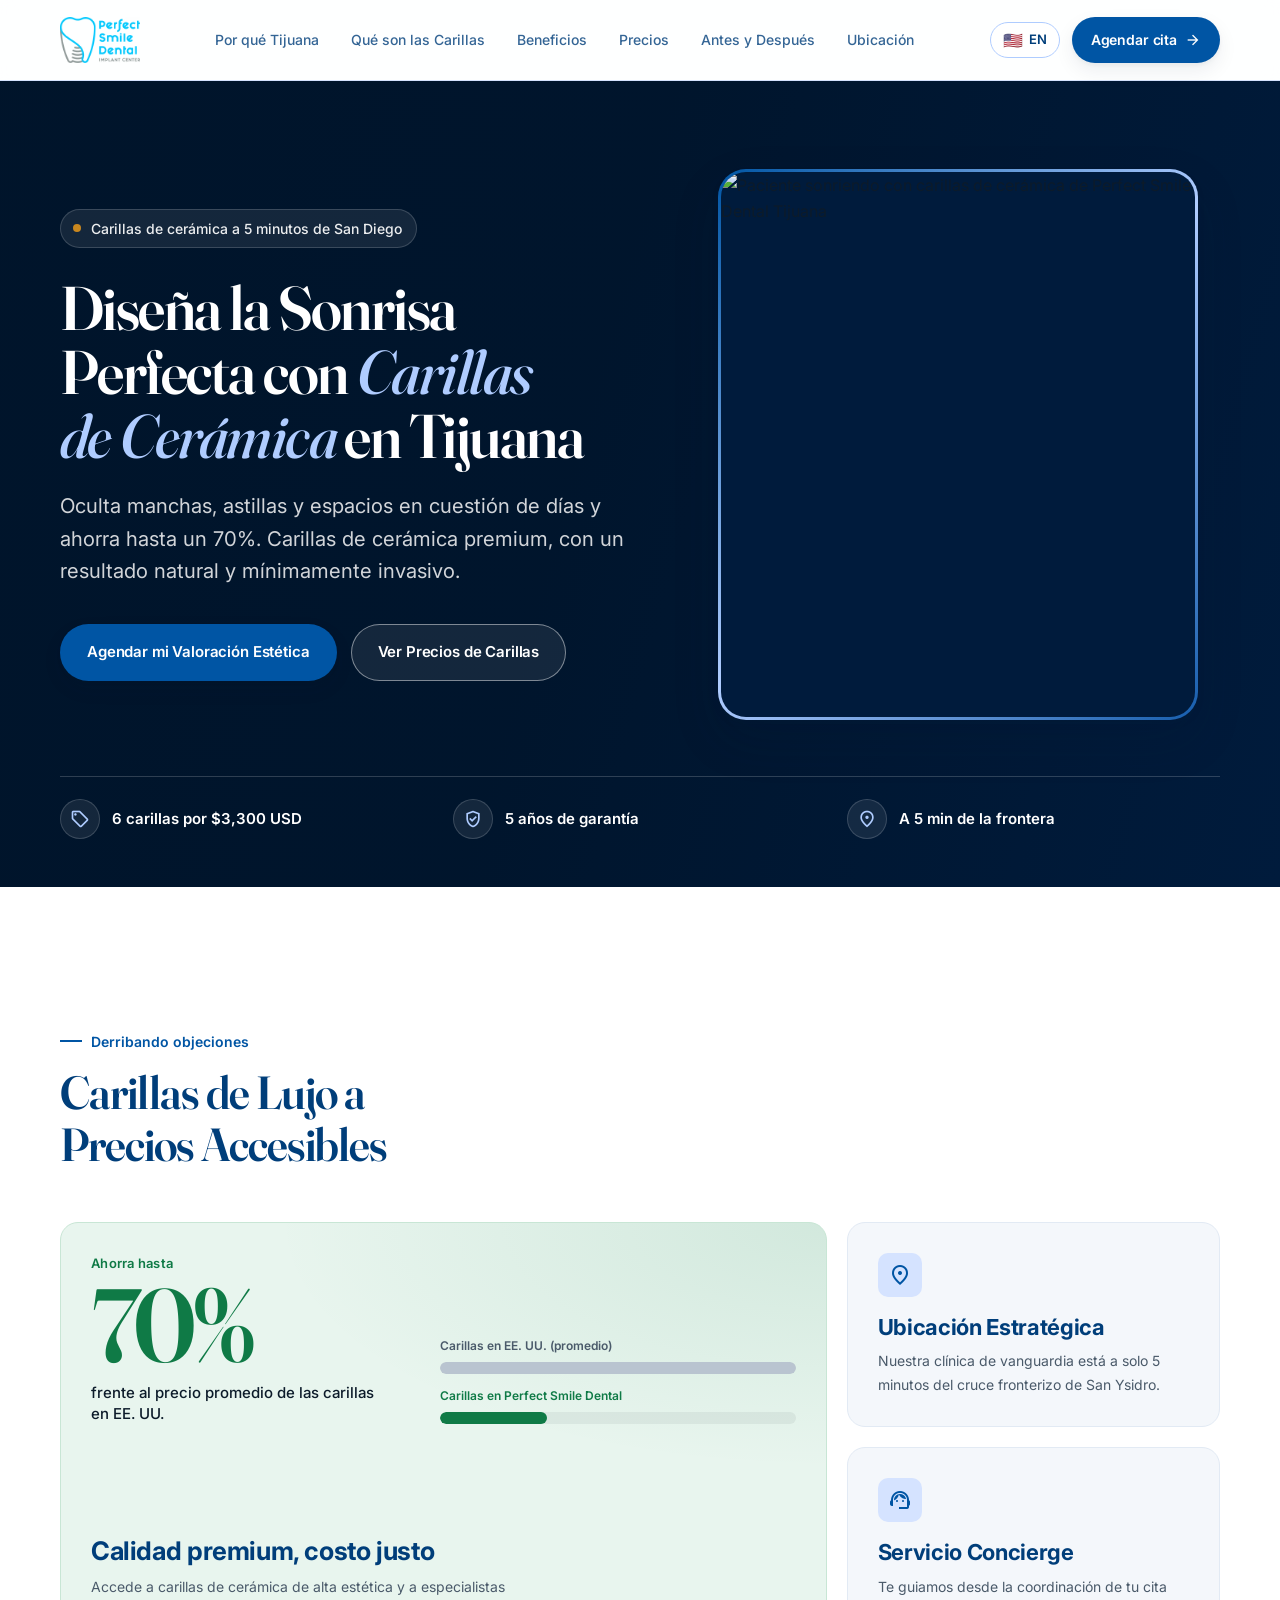
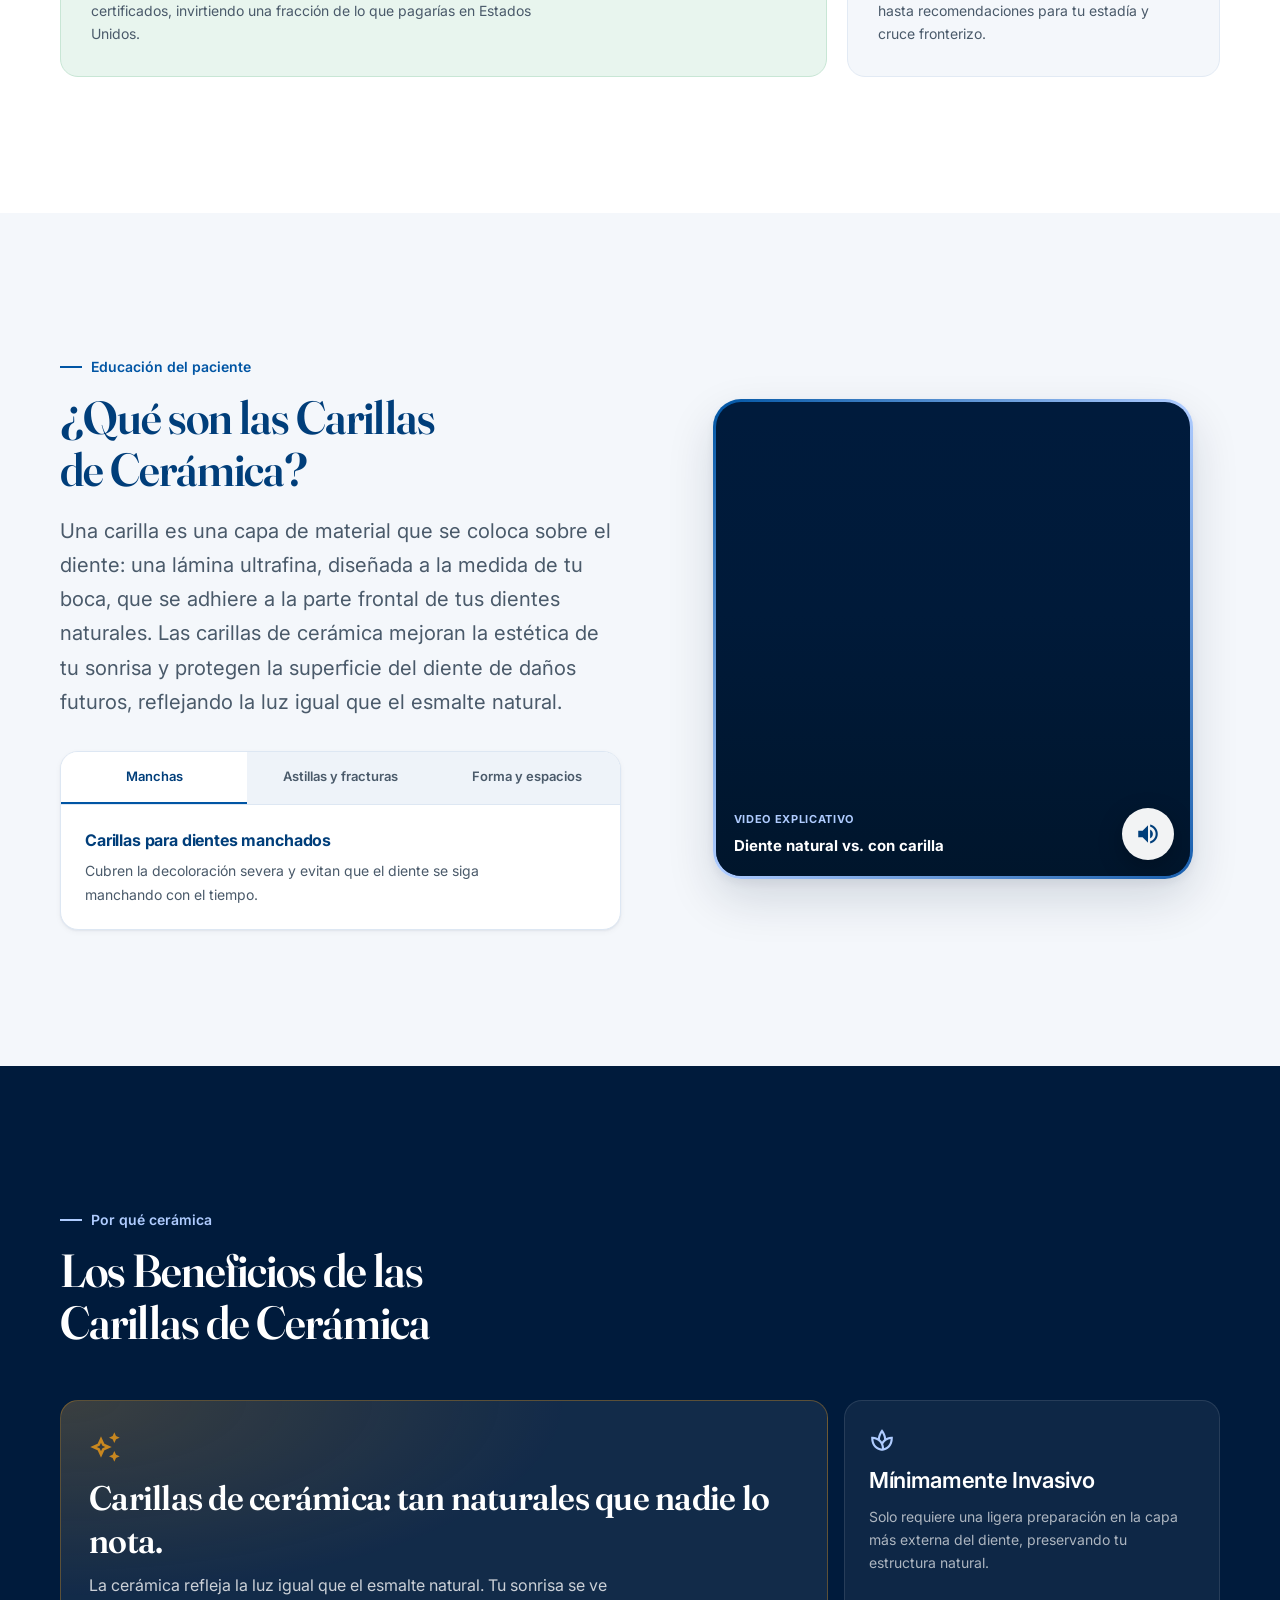
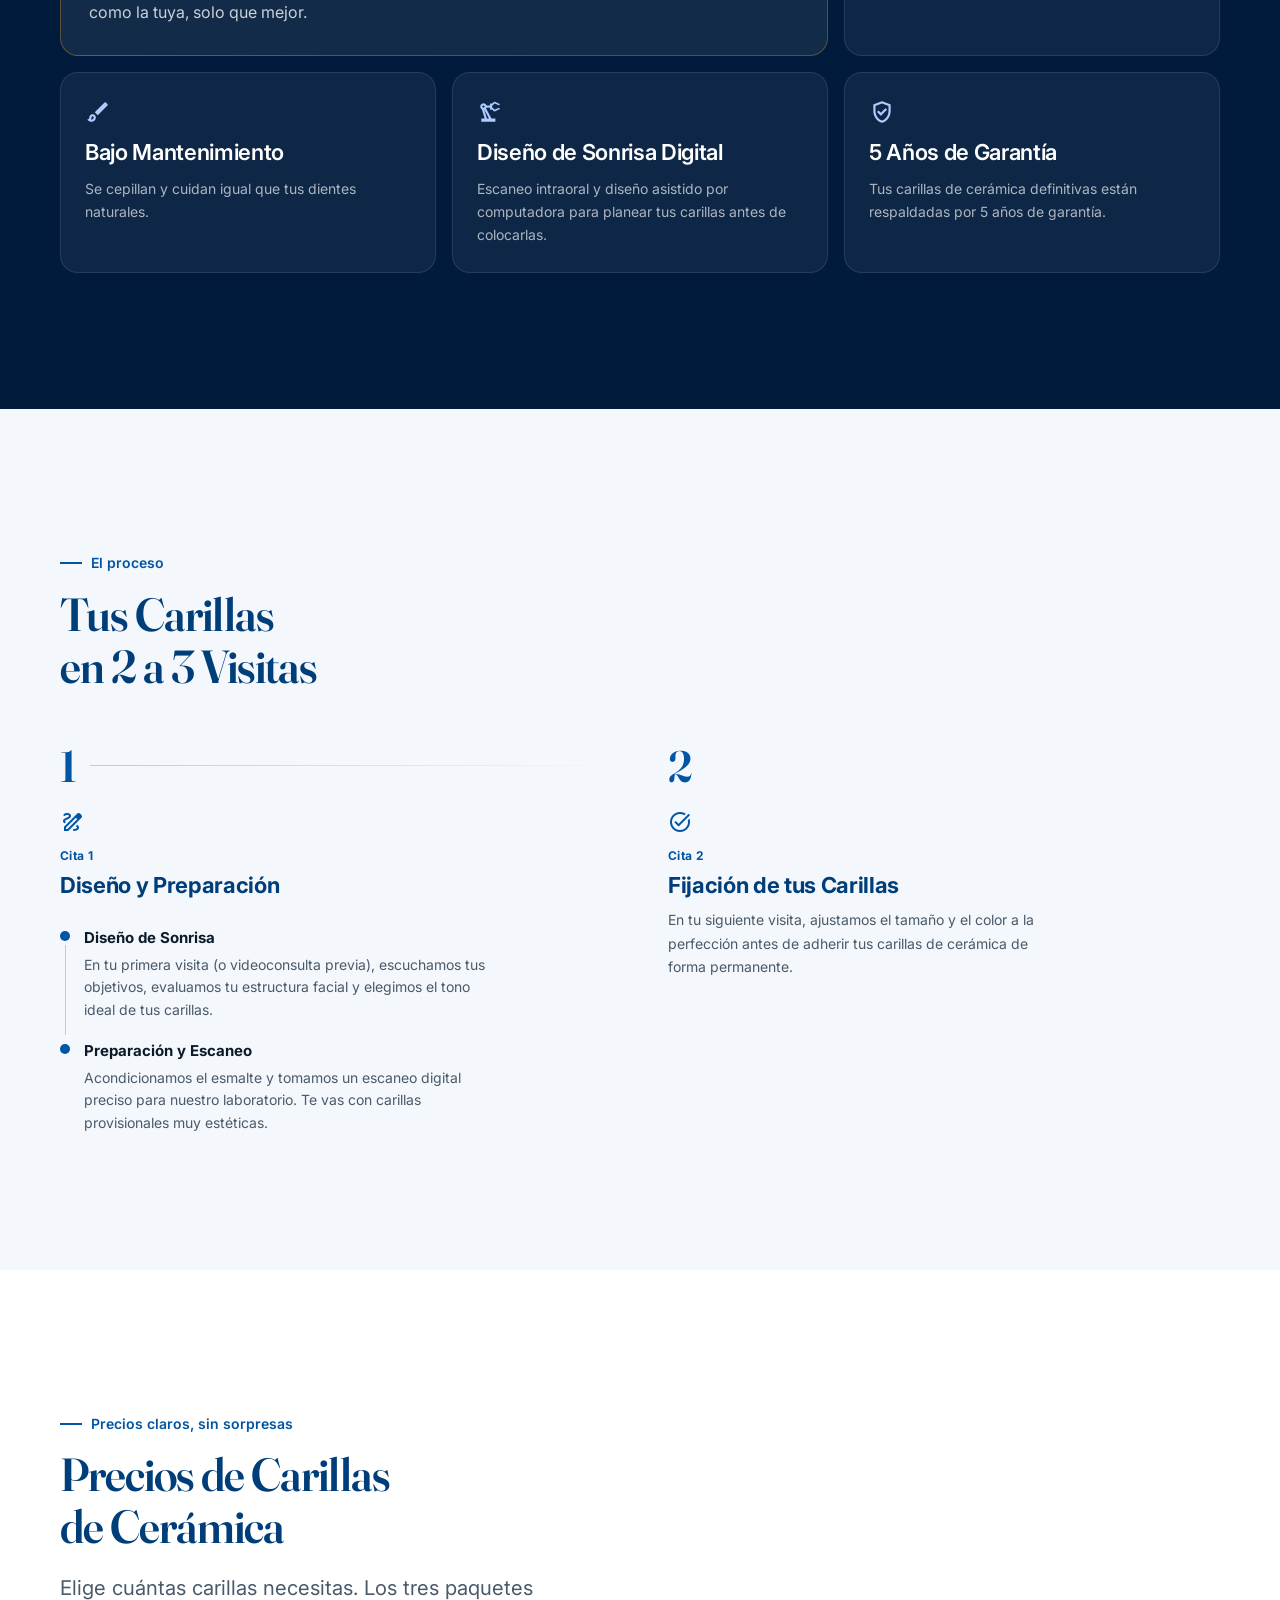
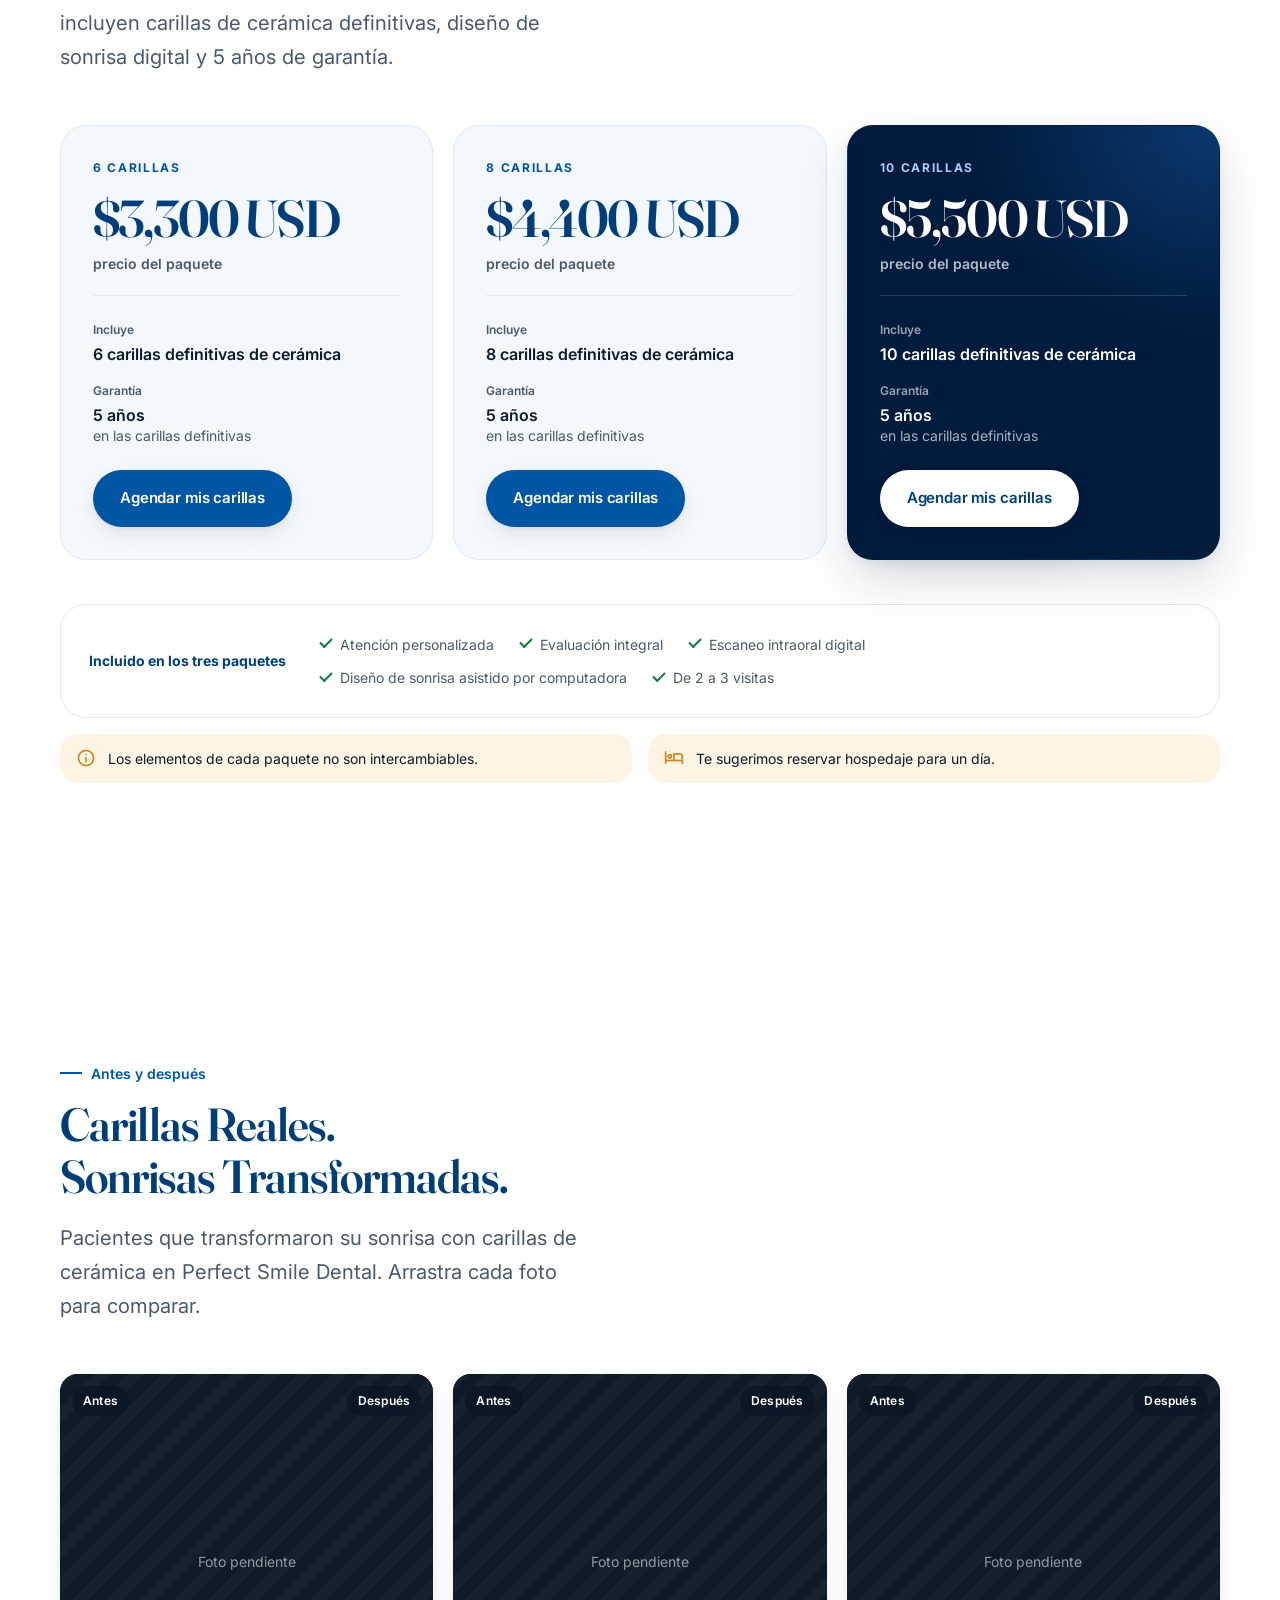
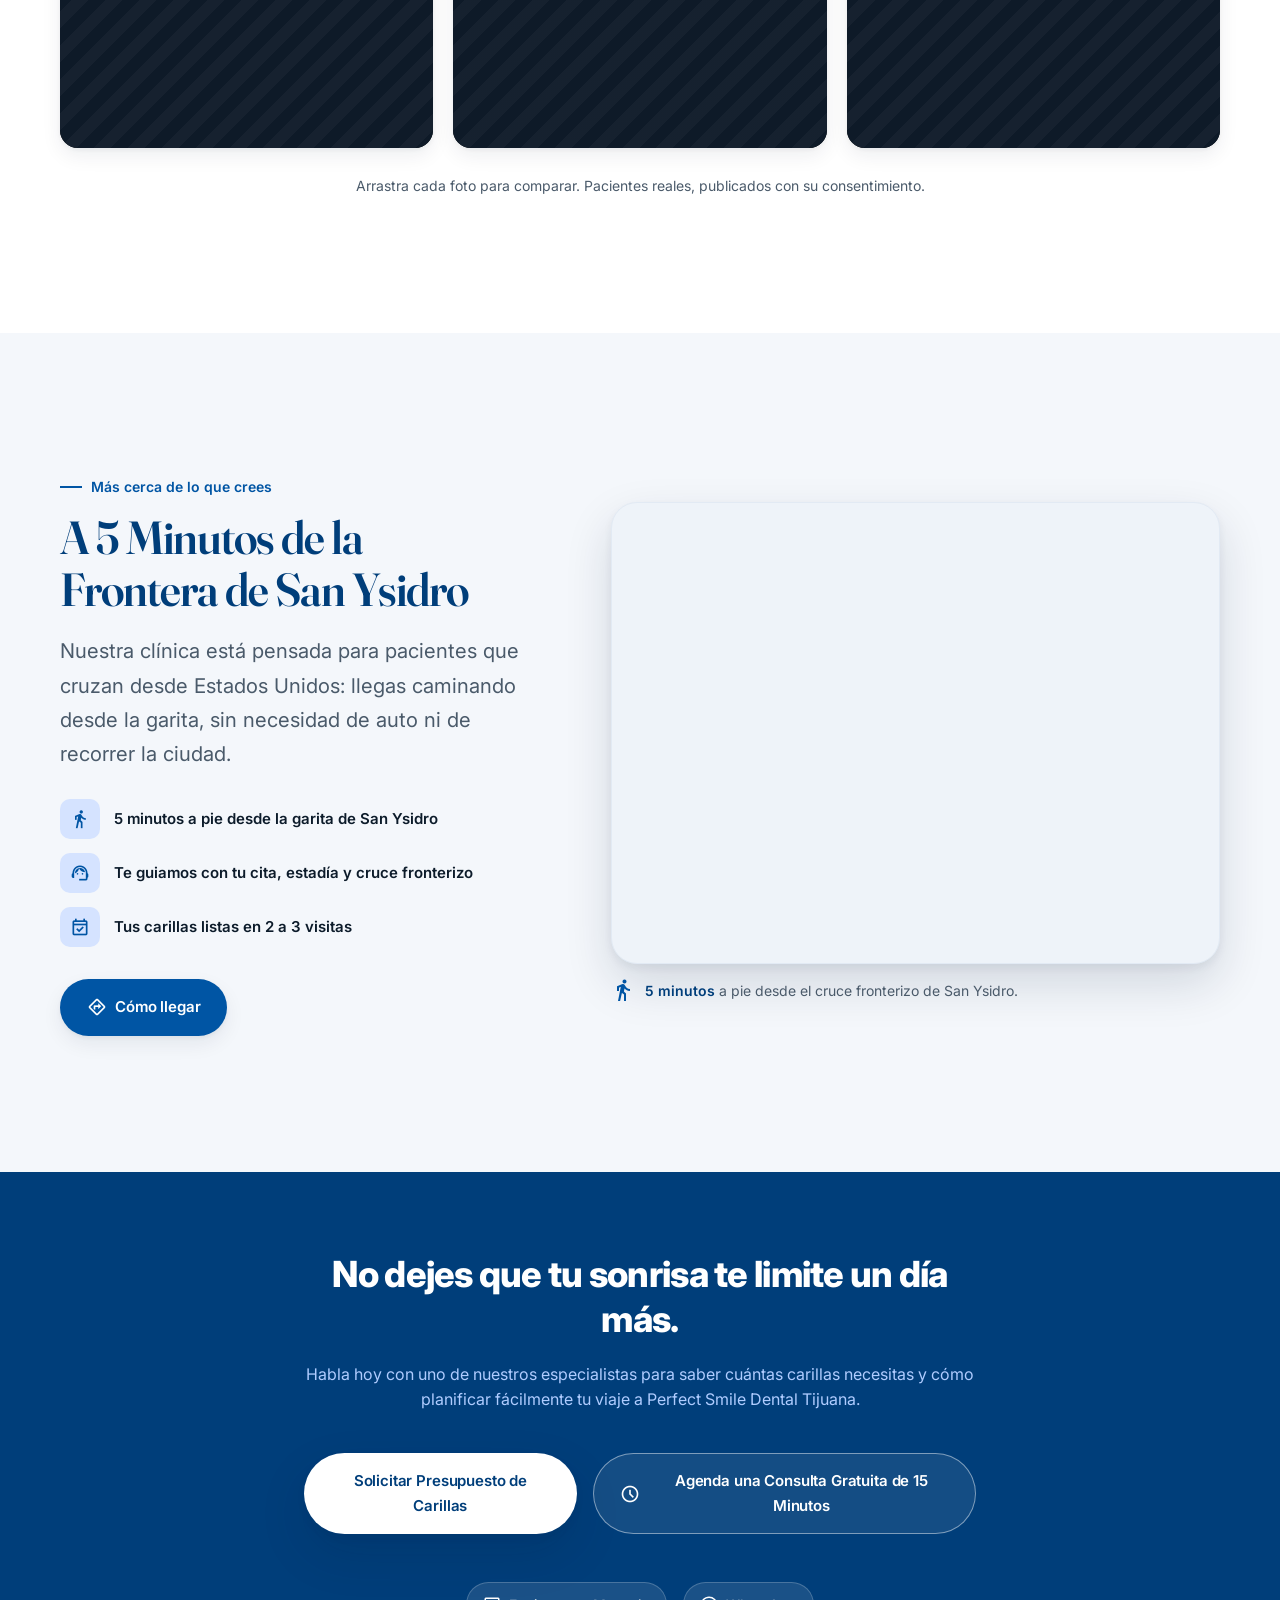
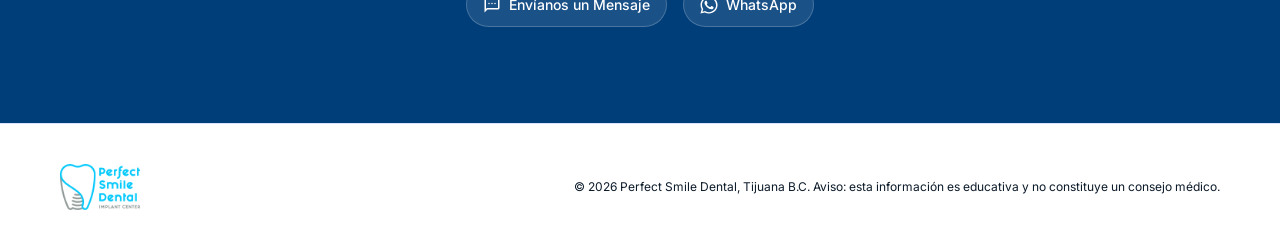
==== es/index.html @ b927f206 "cambios" ====
<!doctype html>
<html lang="es">
  <head>
    <meta charset="utf-8" />
    <meta name="viewport" content="width=device-width, initial-scale=1.0" />
    <title>Carillas de Cerámica en Tijuana | Perfect Smile Dental</title>
    <meta
      name="description"
      content="Carillas de cerámica en Tijuana: 6 carillas por $3,300 USD con 5 años de garantía. Diseño de sonrisa digital, en 2 a 3 visitas y a 5 minutos de San Ysidro."
    />
    <link rel="canonical" href="https://carillas.perfectsmiledental.com.mx/es.html" />
    <!-- hreflang: le dice a Google que son la misma página en dos idiomas.
         x-default manda al inglés, que es la versión principal. -->
    <link rel="alternate" hreflang="es" href="https://carillas.perfectsmiledental.com.mx/es.html" />
    <link rel="alternate" hreflang="en" href="https://carillas.perfectsmiledental.com.mx/" />
    <link rel="alternate" hreflang="x-default" href="https://carillas.perfectsmiledental.com.mx/" />
    <!-- Open Graph -->
    <meta property="og:type" content="website" />
    <meta property="og:title" content="Carillas de Cerámica en Tijuana | Perfect Smile Dental" />
    <meta
      property="og:description"
      content="Carillas de cerámica en Tijuana: 6 carillas por $3,300 USD con 5 años de garantía. Diseño de sonrisa digital, en 2 a 3 visitas y a 5 minutos de San Ysidro."
    />
    <meta property="og:url" content="https://carillas.perfectsmiledental.com.mx/es.html" />
    <!-- Fuentes: preconnect acelera la descarga -->
    <link rel="preconnect" href="https://fonts.googleapis.com" />
    <link rel="preconnect" href="https://fonts.gstatic.com" crossorigin />
    <link
      href="https://fonts.googleapis.com/css2?family=Inter:wght@400;500;600;700&display=swap"
      rel="stylesheet"
    />
    <!-- Fraunces variable: titulares con autoridad editorial -->
    <link
      href="https://fonts.googleapis.com/css2?family=Fraunces:opsz,wght@9..144,500;9..144,600;9..144,700&display=swap"
      rel="stylesheet"
    />
    <link
      href="https://fonts.googleapis.com/css2?family=Material+Symbols+Outlined:wght,FILL@100..700,0..1&display=swap"
      rel="stylesheet"
    />
    <link rel="stylesheet" href="/styles.css" />
  </head>
  <body>
    <header class="navbar">
      <div class="container navbar__inner">
        <a href="/" class="navbar__brand">
          <img src="/assets/logo.avif" alt="Perfect Smile Dental" />
        </a>
        <nav class="navbar__links">
          <a href="#por-que-tijuana">Por qué Tijuana</a><a href="#sistema">Qué son las Carillas</a
          ><a href="#beneficios">Beneficios</a><a href="#precios">Precios</a
          ><a href="#historias">Antes y Después</a><a href="#ubicacion">Ubicación</a>
        </nav>
        <div class="navbar__right">
          <a href="index.html" class="lang-switch" aria-label="View in English">
            <span class="lang-switch__flag">🇺🇸</span> EN
          </a>
          <a href="#contacto" class="btn btn--accent btn--sm navbar__cta">
            Agendar cita <span class="material-symbols-outlined" style="font-size: 16px">arrow_forward</span>
          </a>
        </div>
      </div>
    </header>
    <main>
      <section class="hero">
        <div
          class="hero__bg"
          style="
            background-image: url(&quot;https://joseantonioh56.sg-host.com/wp-content/uploads/2026/07/c7875c_0bc119fed459425e88fa15c415d10172mv2.avif&quot;);
          "
        ></div>
        <div class="hero__scrim"></div>
        <div class="container hero__inner">
          <div class="hero__grid">
            <!-- Izquierda: el argumento -->
            <div class="hero__copy">
              <p class="hero__badge">
                <span class="hero__badge-dot psd-pulse-dot"></span> Carillas de cerámica a 5 minutos de San
                Diego
              </p>
              <h1 class="hero__title display">
                Diseña la Sonrisa Perfecta con <em class="hero__accent">Carillas de Cerámica</em> en Tijuana
              </h1>
              <p class="hero__sub">
                Oculta manchas, astillas y espacios en cuestión de días y ahorra hasta un 70%. Carillas de
                cerámica premium, con un resultado natural y mínimamente invasivo.
              </p>
              <div class="hero__actions">
                <a href="https://link.perfectsmiledental.com.mx/widget/form/9kd0kgYXwSfFVvRTpFCh" class="btn btn--accent" target="_blank" data-form-open>Agendar mi Valoración Estética</a>
                <a href="#precios" class="btn btn--ghost-light">Ver Precios de Carillas</a>
              </div>
            </div>
            <!-- Derecha: imagen estática -->
            <div class="hero__media">
              <figure class="hero__photo">
                <img
                  src="https://lh3.googleusercontent.com/aida/[base64]"
                  alt="Paciente sonriendo con carillas de cerámica de Perfect Smile Dental Tijuana"
                  width="960"
                  height="1104"
                  fetchpriority="high"
                  decoding="async"
                />
              </figure>
            </div>
          </div>
          <ul class="trust">
            <li class="trust__item">
              <span class="trust__icon"> <span class="material-symbols-outlined">sell</span> </span>
              <span class="trust__label">6 carillas por $3,300 USD</span>
            </li>
            <li class="trust__item">
              <span class="trust__icon"> <span class="material-symbols-outlined">verified_user</span> </span>
              <span class="trust__label">5 años de garantía</span>
            </li>
            <li class="trust__item">
              <span class="trust__icon"> <span class="material-symbols-outlined">location_on</span> </span>
              <span class="trust__label">A 5 min de la frontera</span>
            </li>
          </ul>
        </div>
      </section>
      <section id="por-que-tijuana" class="section section--white">
        <div class="container">
          <div class="section-intro section-intro--wide psd-reveal">
            <span class="section-eyebrow">Derribando objeciones</span>
            <h2 class="section-heading">Carillas de Lujo a Precios Accesibles</h2>
          </div>
          <div class="why">
            <article class="card card--savings card--wide">
              <div class="stat">
                <span class="stat__lead">Ahorra hasta</span> <span class="stat__figure">70%</span>
                <span class="stat__note">frente al precio promedio de las carillas en EE. UU.</span>
              </div>
              <div
                class="bars"
                role="img"
                aria-label="Carillas en EE. UU. (promedio): 100%. Carillas en Perfect Smile Dental: 30%."
              >
                <div class="bar">
                  <span class="bar__label">Carillas en EE. UU. (promedio)</span>
                  <span class="bar__track"
                    ><span class="bar__fill bar__fill--from" style="--w: 100%"></span
                  ></span>
                </div>
                <div class="bar">
                  <span class="bar__label bar__label--to">Carillas en Perfect Smile Dental</span>
                  <span class="bar__track"
                    ><span class="bar__fill bar__fill--to" style="--w: 30%"></span
                  ></span>
                </div>
              </div>
              <div class="card__body">
                <h3 class="card__title">Calidad premium, costo justo</h3>
                <p class="card__text">
                  Accede a carillas de cerámica de alta estética y a especialistas certificados, invirtiendo
                  una fracción de lo que pagarías en Estados Unidos.
                </p>
              </div>
            </article>
            <article class="card">
              <span class="card__icon card__icon--blue">
                <span class="material-symbols-outlined">location_on</span>
              </span>
              <h3 class="card__title">Ubicación Estratégica</h3>
              <p class="card__text">
                Nuestra clínica de vanguardia está a solo 5 minutos del cruce fronterizo de San Ysidro.
              </p>
            </article>
            <article class="card">
              <span class="card__icon card__icon--blue">
                <span class="material-symbols-outlined">support_agent</span>
              </span>
              <h3 class="card__title">Servicio Concierge</h3>
              <p class="card__text">
                Te guiamos desde la coordinación de tu cita hasta recomendaciones para tu estadía y cruce
                fronterizo.
              </p>
            </article>
          </div>
        </div>
      </section>
      <section id="sistema" class="section">
        <div class="container grid">
          <div class="copy psd-reveal">
            <span class="section-eyebrow">Educación del paciente</span>
            <h2 class="section-heading">¿Qué son las Carillas de Cerámica?</h2>
            <p class="section-text copy__body">
              Una carilla es una capa de material que se coloca sobre el diente: una lámina ultrafina,
              diseñada a la medida de tu boca, que se adhiere a la parte frontal de tus dientes naturales. Las
              carillas de cerámica mejoran la estética de tu sonrisa y protegen la superficie del diente de
              daños futuros, reflejando la luz igual que el esmalte natural.
            </p>
            <div class="parts">
              <div class="parts__tabs" role="tablist" id="psd-tabs">
                <button
                  type="button"
                  role="tab"
                  id="tab-0"
                  aria-controls="panel-0"
                  aria-selected="true"
                  data-idx="0"
                  class="parts__tab is-active"
                >
                  Manchas</button
                ><button
                  type="button"
                  role="tab"
                  id="tab-1"
                  aria-controls="panel-1"
                  aria-selected="false"
                  data-idx="1"
                  class="parts__tab"
                >
                  Astillas y fracturas</button
                ><button
                  type="button"
                  role="tab"
                  id="tab-2"
                  aria-controls="panel-2"
                  aria-selected="false"
                  data-idx="2"
                  class="parts__tab"
                >
                  Forma y espacios
                </button>
              </div>
              <div class="parts__panels">
                <div
                  role="tabpanel"
                  id="panel-0"
                  aria-labelledby="tab-0"
                  data-idx="0"
                  class="parts__panel is-active"
                >
                  <h3 class="parts__title">Carillas para dientes manchados</h3>
                  <p class="parts__text">
                    Cubren la decoloración severa y evitan que el diente se siga manchando con el tiempo.
                  </p>
                </div>
                <div role="tabpanel" id="panel-1" aria-labelledby="tab-1" data-idx="1" class="parts__panel">
                  <h3 class="parts__title">Carillas para dientes dañados</h3>
                  <p class="parts__text">
                    Cubren astillas y fracturas, y protegen la superficie del diente de daños futuros.
                  </p>
                </div>
                <div role="tabpanel" id="panel-2" aria-labelledby="tab-2" data-idx="2" class="parts__panel">
                  <h3 class="parts__title">Carillas para una sonrisa pareja</h3>
                  <p class="parts__text">
                    Corrigen dientes desgastados, espacios y desalineaciones visuales leves, sin usar brackets
                    durante años.
                  </p>
                </div>
              </div>
            </div>
          </div>
          <div class="media">
            <!-- Video en loop: arranca solo, sin sonido. Clic = modal con sonido.
                 "#t=0.1" muestra el primer fotograma como vista previa mientras carga. -->
            <div class="video-frame-outer">
              <div
                class="video-frame-inner is-loop"
                style="aspect-ratio: 1 / 1"
                data-video-src="assets/veneers.mp4"
                data-video-type="mp4"
                role="button"
                tabindex="0"
                aria-label="Diente natural vs. con carilla"
              >
                <video
                  class="video-frame__loop"
                  src="assets/veneers.mp4#t=0.1"
                  autoplay
                  muted
                  loop
                  playsinline
                  preload="metadata"
                  aria-hidden="true"
                ></video>
                <div class="video-overlay"></div>
                <span class="video-pulse-ring"></span>
                <span class="video-play-btn" aria-hidden="true">
                  <span class="material-symbols-outlined fill-icon" style="font-size: 26px">volume_up</span>
                </span>
                <div class="video-caption-chip">
                  <span class="video-eyebrow">Video explicativo</span>
                  <span class="video-title">Diente natural vs. con carilla</span>
                </div>
              </div>
            </div>
          </div>
        </div>
      </section>
      <section id="beneficios" class="section section--dark">
        <div class="container">
          <div class="section-intro section-intro--wide psd-reveal">
            <span class="section-eyebrow section-eyebrow--light">Por qué cerámica</span>
            <h2 class="section-heading section-heading--light">Los Beneficios de las Carillas de Cerámica</h2>
          </div>
          <div class="bento">
            <article class="cell cell--featured">
              <span class="cell__icon material-symbols-outlined">auto_awesome</span>
              <h3 class="cell__title">Carillas de cerámica: tan naturales que nadie lo nota.</h3>
              <p class="cell__text">
                La cerámica refleja la luz igual que el esmalte natural. Tu sonrisa se ve como la tuya, solo
                que mejor.
              </p>
            </article>
            <article class="cell">
              <span class="cell__icon material-symbols-outlined">spa</span>
              <h3 class="cell__title">Mínimamente Invasivo</h3>
              <p class="cell__text">
                Solo requiere una ligera preparación en la capa más externa del diente, preservando tu
                estructura natural.
              </p>
            </article>
            <article class="cell">
              <span class="cell__icon material-symbols-outlined">brush</span>
              <h3 class="cell__title">Bajo Mantenimiento</h3>
              <p class="cell__text">Se cepillan y cuidan igual que tus dientes naturales.</p>
            </article>
            <article class="cell">
              <span class="cell__icon material-symbols-outlined">precision_manufacturing</span>
              <h3 class="cell__title">Diseño de Sonrisa Digital</h3>
              <p class="cell__text">
                Escaneo intraoral y diseño asistido por computadora para planear tus carillas antes de
                colocarlas.
              </p>
            </article>
            <article class="cell">
              <span class="cell__icon material-symbols-outlined">verified_user</span>
              <h3 class="cell__title">5 Años de Garantía</h3>
              <p class="cell__text">
                Tus carillas de cerámica definitivas están respaldadas por 5 años de garantía.
              </p>
            </article>
          </div>
        </div>
      </section>
  <section id="proceso" class="section">
  <div class="container">
    <div class="section-intro psd-reveal">
      <span class="section-eyebrow">El proceso</span>
      <h2 class="section-heading">Tus Carillas en 2 a 3 Visitas</h2>
    </div>
    <ol class="steps steps--visits steps--two">
      <li class="step">
        <div class="step__head"><span class="step__num">1</span> <span class="step__rule"></span></div>
        <span class="step__icon material-symbols-outlined">draw</span>
        <span class="step__label">Cita 1</span>
        <h3 class="step__title">Diseño y Preparación</h3>
        <ol class="days">
          <li class="day">
            <h4 class="day__title">Diseño de Sonrisa</h4>
            <p class="day__text">
              En tu primera visita (o videoconsulta previa), escuchamos tus objetivos, evaluamos tu estructura
              facial y elegimos el tono ideal de tus carillas.
            </p>
          </li>
          <li class="day">
            <h4 class="day__title">Preparación y Escaneo</h4>
            <p class="day__text">
              Acondicionamos el esmalte y tomamos un escaneo digital preciso para nuestro laboratorio. Te vas
              con carillas provisionales muy estéticas.
            </p>
          </li>
        </ol>
      </li>
      <li class="step">
        <div class="step__head"><span class="step__num">2</span> <span class="step__rule"></span></div>
        <span class="step__icon material-symbols-outlined">task_alt</span>
        <span class="step__label">Cita 2</span>
        <h3 class="step__title">Fijación de tus Carillas</h3>
        <p class="step__text">
          En tu siguiente visita, ajustamos el tamaño y el color a la perfección antes de adherir tus carillas
          de cerámica de forma permanente.
        </p>
      </li>
    </ol>
  </div>
</section>
      <section id="precios" class="section section--white">
        <div class="container">
          <div class="section-intro section-intro--wide psd-reveal">
            <span class="section-eyebrow">Precios claros, sin sorpresas</span>
            <h2 class="section-heading">Precios de Carillas de Cerámica</h2>
            <p class="section-text">
              Elige cuántas carillas necesitas. Los tres paquetes incluyen carillas de cerámica definitivas,
              diseño de sonrisa digital y 5 años de garantía.
            </p>
          </div>
          <div class="tiers" style="--n: 3">
            <article class="tier">
              <header class="tier__head">
                <h3 class="tier__name">6 Carillas</h3>
                <p class="tier__price">$3,300 USD</p>
                <p class="tier__suffix">precio del paquete</p>
              </header>
              <dl class="specs">
                <div class="spec">
                  <dt class="spec__label">Incluye</dt>
                  <dd class="spec__value">6 carillas definitivas de cerámica</dd>
                </div>
                <div class="spec">
                  <dt class="spec__label">Garantía</dt>
                  <dd class="spec__value">
                    5 años <span class="spec__detail">en las carillas definitivas</span>
                  </dd>
                </div>
              </dl>
              <a href="https://link.perfectsmiledental.com.mx/widget/booking/Z9i3B59TA2s7kxjc4u88" class="btn btn--accent tier__cta" target="_blank" data-calendar-open>Agendar mis carillas</a>
            </article>
            <article class="tier">
              <header class="tier__head">
                <h3 class="tier__name">8 Carillas</h3>
                <p class="tier__price">$4,400 USD</p>
                <p class="tier__suffix">precio del paquete</p>
              </header>
              <dl class="specs">
                <div class="spec">
                  <dt class="spec__label">Incluye</dt>
                  <dd class="spec__value">8 carillas definitivas de cerámica</dd>
                </div>
                <div class="spec">
                  <dt class="spec__label">Garantía</dt>
                  <dd class="spec__value">
                    5 años <span class="spec__detail">en las carillas definitivas</span>
                  </dd>
                </div>
              </dl>
              <a href="https://link.perfectsmiledental.com.mx/widget/booking/Z9i3B59TA2s7kxjc4u88" class="btn btn--accent tier__cta" target="_blank" data-calendar-open>Agendar mis carillas</a>
            </article>
            <article class="tier tier--dark">
              <header class="tier__head">
                <h3 class="tier__name">10 Carillas</h3>
                <p class="tier__price">$5,500 USD</p>
                <p class="tier__suffix">precio del paquete</p>
              </header>
              <dl class="specs">
                <div class="spec">
                  <dt class="spec__label">Incluye</dt>
                  <dd class="spec__value">10 carillas definitivas de cerámica</dd>
                </div>
                <div class="spec">
                  <dt class="spec__label">Garantía</dt>
                  <dd class="spec__value">
                    5 años <span class="spec__detail">en las carillas definitivas</span>
                  </dd>
                </div>
              </dl>
              <a href="https://link.perfectsmiledental.com.mx/widget/booking/Z9i3B59TA2s7kxjc4u88" class="btn btn--white tier__cta" target="_blank" data-calendar-open>Agendar mis carillas</a>
            </article>
          </div>
          <div class="shared">
            <p class="shared__title">Incluido en los tres paquetes</p>
            <ul class="shared__list">
              <li>Atención personalizada</li>
              <li>Evaluación integral</li>
              <li>Escaneo intraoral digital</li>
              <li>Diseño de sonrisa asistido por computadora</li>
              <li>De 2 a 3 visitas</li>
            </ul>
          </div>
          <ul class="notes">
            <li class="note">
              <span class="material-symbols-outlined">info</span>
              <span>Los elementos de cada paquete no son intercambiables.</span>
            </li>
            <li class="note">
              <span class="material-symbols-outlined">hotel</span>
              <span>Te sugerimos reservar hospedaje para un día.</span>
            </li>
          </ul>
        </div>
      </section>
      <section id="historias" class="section section--white">
        <div class="container">
          <div class="section-intro section-intro--wide psd-reveal">
            <span class="section-eyebrow">Antes y después</span>
            <h2 class="section-heading">Carillas Reales. Sonrisas Transformadas.</h2>
            <p class="section-text">
              Pacientes que transformaron su sonrisa con carillas de cerámica en Perfect Smile Dental.
              Arrastra cada foto para comparar.
            </p>
          </div>
          <div class="cases">
            <figure class="ba" style="--pos: 50%">
              <div class="ba__stage" data-empty="Foto pendiente">
                <img
                  class="ba__img"
                  src=""
                  alt="Paciente antes de sus carillas de cerámica"
                  loading="lazy"
                  decoding="async"
                />
                <img
                  class="ba__img ba__img--after"
                  src=""
                  alt="El mismo paciente con sus carillas de cerámica"
                  loading="lazy"
                  decoding="async"
                />
                <span class="ba__line" aria-hidden="true"></span>
                <span class="ba__knob" aria-hidden="true">
                  <svg viewBox="0 0 24 24" width="17" height="17" fill="currentColor">
                    <path d="M9.5 7 5 12l4.5 5V7Zm5 0v10l4.5-5-4.5-5Z"></path>
                  </svg>
                </span>
                <span class="ba__tag ba__tag--before">Antes</span>
                <span class="ba__tag ba__tag--after">Después</span>
                <input
                  class="ba__range"
                  type="range"
                  min="0"
                  max="100"
                  value="50"
                  step="0.1"
                  aria-label="Comparación antes y después — Caso 1"
                />
              </div>
            </figure>
            <figure class="ba" style="--pos: 50%">
              <div class="ba__stage" data-empty="Foto pendiente">
                <img
                  class="ba__img"
                  src=""
                  alt="Paciente antes de sus carillas de cerámica"
                  loading="lazy"
                  decoding="async"
                />
                <img
                  class="ba__img ba__img--after"
                  src=""
                  alt="El mismo paciente con sus carillas de cerámica"
                  loading="lazy"
                  decoding="async"
                />
                <span class="ba__line" aria-hidden="true"></span>
                <span class="ba__knob" aria-hidden="true">
                  <svg viewBox="0 0 24 24" width="17" height="17" fill="currentColor">
                    <path d="M9.5 7 5 12l4.5 5V7Zm5 0v10l4.5-5-4.5-5Z"></path>
                  </svg>
                </span>
                <span class="ba__tag ba__tag--before">Antes</span>
                <span class="ba__tag ba__tag--after">Después</span>
                <input
                  class="ba__range"
                  type="range"
                  min="0"
                  max="100"
                  value="50"
                  step="0.1"
                  aria-label="Comparación antes y después — Caso 2"
                />
              </div>
            </figure>
            <figure class="ba" style="--pos: 50%">
              <div class="ba__stage" data-empty="Foto pendiente">
                <img
                  class="ba__img"
                  src=""
                  alt="Paciente antes de sus carillas de cerámica"
                  loading="lazy"
                  decoding="async"
                />
                <img
                  class="ba__img ba__img--after"
                  src=""
                  alt="El mismo paciente con sus carillas de cerámica"
                  loading="lazy"
                  decoding="async"
                />
                <span class="ba__line" aria-hidden="true"></span>
                <span class="ba__knob" aria-hidden="true">
                  <svg viewBox="0 0 24 24" width="17" height="17" fill="currentColor">
                    <path d="M9.5 7 5 12l4.5 5V7Zm5 0v10l4.5-5-4.5-5Z"></path>
                  </svg>
                </span>
                <span class="ba__tag ba__tag--before">Antes</span>
                <span class="ba__tag ba__tag--after">Después</span>
                <input
                  class="ba__range"
                  type="range"
                  min="0"
                  max="100"
                  value="50"
                  step="0.1"
                  aria-label="Comparación antes y después — Caso 3"
                />
              </div>
            </figure>
          </div>
          <p class="cases__hint">
            Arrastra cada foto para comparar. Pacientes reales, publicados con su consentimiento.
          </p>
        </div>
      </section>
      <section id="ubicacion" class="section">
        <div class="container loc">
          <div class="loc__copy psd-reveal">
            <span class="section-eyebrow">Más cerca de lo que crees</span>
            <h2 class="section-heading">A 5 Minutos de la Frontera de San Ysidro</h2>
            <p class="section-text">
              Nuestra clínica está pensada para pacientes que cruzan desde Estados Unidos: llegas caminando
              desde la garita, sin necesidad de auto ni de recorrer la ciudad.
            </p>
            <ul class="facts">
              <li class="fact">
                <span class="fact__icon"><span class="material-symbols-outlined">directions_walk</span></span>
                <span class="fact__label">5 minutos a pie desde la garita de San Ysidro</span>
              </li>
              <li class="fact">
                <span class="fact__icon"><span class="material-symbols-outlined">support_agent</span></span>
                <span class="fact__label">Te guiamos con tu cita, estadía y cruce fronterizo</span>
              </li>
              <li class="fact">
                <span class="fact__icon"><span class="material-symbols-outlined">event_available</span></span>
                <span class="fact__label">Tus carillas listas en 2 a 3 visitas</span>
              </li>
            </ul>
            <a
              href="https://www.google.com/maps/dir/?api=1&destination=32.5303859,-117.024724"
              class="btn btn--accent"
              target="_blank"
              rel="noopener"
            >
              <span class="material-symbols-outlined" style="font-size: 20px">directions</span> Cómo llegar
            </a>
          </div>
          <div class="loc__map">
            <div class="map-frame">
              <iframe
                src="https://www.google.com/maps/embed?pb=!1m18!1m12!1m3!1d3363.8412768184426!2d-117.024724!3d32.530385900000006!2m3!1f0!2f0!3f0!3m2!1i1024!2i768!4f13.1!3m3!1m2!1s0x80d94851147c03b7%3A0x2728e028545d0e91!2sPerfect%20Smile%20Dental%20%7C%20Implant%20Center!5e0!3m2!1ses-419!2smx!4v1784660914930!5m2!1ses-419!2smx"
                title="Ubicación de Perfect Smile Dental cerca de la frontera San Ysidro"
                loading="lazy"
                allowfullscreen
                referrerpolicy="strict-origin-when-cross-origin"
              ></iframe>
            </div>
            <p class="map-note">
              <span class="material-symbols-outlined">directions_walk</span>
              <span><strong>5 minutos</strong> a pie desde el cruce fronterizo de San Ysidro.</span>
            </p>
          </div>
        </div>
      </section>
      <section id="contacto" class="cta-final">
        <div class="cta-final__inner psd-reveal">
          <h2 class="cta-final__title">No dejes que tu sonrisa te limite un día más.</h2>
          <p class="cta-final__subtitle">
            Habla hoy con uno de nuestros especialistas para saber cuántas carillas necesitas y cómo
            planificar fácilmente tu viaje a Perfect Smile Dental Tijuana.
          </p>
          <div class="cta-final__actions">
            <a href="https://link.perfectsmiledental.com.mx/widget/form/9kd0kgYXwSfFVvRTpFCh" class="btn btn--white btn--full" target="_blank" data-form-open>Solicitar Presupuesto de Carillas</a>
            <a href="https://link.perfectsmiledental.com.mx/widget/booking/Z9i3B59TA2s7kxjc4u88" class="btn btn--ghost-light btn--full" target="_blank" data-calendar-open
              ><span class="material-symbols-outlined" style="font-size: 20px">schedule</span> Agenda una Consulta Gratuita de 15 Minutos</a
            >
          </div>
          <div class="contact-row">
            <a href="https://www.t2ll.com/auth/sms-redirect?phoneNumber=16198155283&msg=Hola%2C%20me%20gustar%C3%ADa%20recibir%20m%C3%A1s%20informaci%C3%B3n" class="contact-pill" target="_blank" rel="noopener">
              <span class="material-symbols-outlined" style="font-size: 18px">sms</span> Envíanos un Mensaje
            </a>
            <a href="https://wa.me/16198155283?text=Hola,%20me%20gustar%C3%ADa%20recibir%20m%C3%A1s%20informaci%C3%B3n." class="contact-pill" target="_blank" rel="noopener">
              <svg class="contact-pill__svg" viewBox="0 0 24 24" width="18" height="18" fill="currentColor" aria-hidden="true"><path d="M17.47 14.38c-.3-.15-1.75-.86-2.02-.96-.27-.1-.47-.15-.67.15-.2.3-.77.96-.94 1.16-.17.2-.35.22-.64.07-.3-.15-1.25-.46-2.38-1.47-.88-.79-1.47-1.76-1.65-2.06-.17-.3-.02-.46.13-.6.13-.13.3-.35.45-.52.15-.17.2-.3.3-.5.1-.2.05-.37-.03-.52-.07-.15-.67-1.61-.92-2.2-.24-.58-.49-.5-.67-.51h-.57c-.2 0-.52.07-.79.37-.27.3-1.04 1.02-1.04 2.48s1.07 2.88 1.21 3.08c.15.2 2.1 3.2 5.08 4.49.71.31 1.26.49 1.69.63.71.22 1.36.19 1.87.12.57-.09 1.75-.72 2-1.41.25-.69.25-1.29.17-1.41-.07-.12-.27-.2-.57-.35M12.05 21.5h-.01a9.4 9.4 0 0 1-4.8-1.31l-.34-.2-3.57.94.95-3.48-.22-.36a9.4 9.4 0 0 1-1.44-5.02c0-5.2 4.23-9.43 9.44-9.43a9.37 9.37 0 0 1 6.67 2.77 9.37 9.37 0 0 1 2.76 6.67c0 5.2-4.23 9.43-9.44 9.43m8.03-17.46A11.27 11.27 0 0 0 12.05.72C5.8.72.7 5.8.7 12.07c0 2 .52 3.95 1.52 5.67L.6 23.4l5.8-1.52a11.33 11.33 0 0 0 5.65 1.44h.01c6.25 0 11.35-5.09 11.35-11.35 0-3.03-1.18-5.88-3.33-8.02"/></svg> WhatsApp
            </a>
          </div>
        </div>
      </section>
    </main>
    <footer class="footer">
      <div class="container footer__inner">
        <div class="footer__brand">
          <img src="/assets/logo.avif" alt="Perfect Smile Dental" loading="lazy" />
        </div>
        <p class="footer__legal">
          © 2026 Perfect Smile Dental, Tijuana B.C. Aviso: esta información es educativa y no constituye un
          consejo médico.
        </p>
      </div>
    </footer>
    <div
      class="video-modal"
      id="psd-video-modal"
      data-empty-msg="Agrega la URL de tu video en el atributo <code>data-video-src</code> de este componente para activar la reproducción."
    >
      <div class="video-modal__backdrop" data-close></div>
      <div class="video-modal__dialog" role="dialog" aria-modal="true">
        <button class="video-modal__close" data-close aria-label="Cerrar video">
          <span class="material-symbols-outlined">close</span>
        </button>
        <div class="video-modal__content" id="psd-video-modal-content"></div>
      </div>
    </div>
    <!-- Modal: formulario de contacto (GoHighLevel). Lo abre cualquier botón con data-form-open -->
    <div class="form-modal" id="psd-form-modal" aria-hidden="true">
      <div class="form-modal__backdrop" data-form-close></div>
      <div class="form-modal__dialog" role="dialog" aria-modal="true" aria-labelledby="psd-form-title">
        <div class="form-modal__head">
          <div>
            <h2 class="form-modal__title" id="psd-form-title">Agenda tu valoración estética</h2>
            <p class="form-modal__sub">Déjanos tus datos y nuestro equipo te contactará.</p>
          </div>
          <button type="button" class="form-modal__close" data-form-close aria-label="Cerrar formulario">
            <span class="material-symbols-outlined">close</span>
          </button>
        </div>
        <div class="form-modal__body">
          <iframe
            src="https://link.perfectsmiledental.com.mx/widget/form/9kd0kgYXwSfFVvRTpFCh"
            style="width:100%;height:100%;border:none;border-radius:3px"
            id="inline-9kd0kgYXwSfFVvRTpFCh"
            data-layout="{'id':'INLINE'}"
            data-trigger-type="alwaysShow"
            data-trigger-value=""
            data-activation-type="alwaysActivated"
            data-activation-value=""
            data-deactivation-type="neverDeactivate"
            data-deactivation-value=""
            data-form-name="Landing Contact Form "
            data-height="882"
            data-layout-iframe-id="inline-9kd0kgYXwSfFVvRTpFCh"
            data-form-id="9kd0kgYXwSfFVvRTpFCh"
            data-cookie-consent="true"
            data-cookie-consent-provider="auto"
            title="Landing Contact Form "
          ></iframe>
        </div>
      </div>
    </div>

    <!-- Modal: calendario de citas (GoHighLevel). Lo abre cualquier botón con data-calendar-open -->
    <div class="form-modal form-modal--wide" id="psd-calendar-modal" aria-hidden="true">
      <div class="form-modal__backdrop" data-form-close></div>
      <div class="form-modal__dialog" role="dialog" aria-modal="true" aria-labelledby="psd-calendar-title">
        <div class="form-modal__head">
          <div>
            <h2 class="form-modal__title" id="psd-calendar-title">Agenda tu consulta gratuita de 15 minutos</h2>
            <p class="form-modal__sub">Elige el día y la hora que mejor te acomoden.</p>
          </div>
          <button type="button" class="form-modal__close" data-form-close aria-label="Cerrar calendario">
            <span class="material-symbols-outlined">close</span>
          </button>
        </div>
        <div class="form-modal__body form-modal__body--calendar">
          <iframe
            src="https://link.perfectsmiledental.com.mx/widget/booking/Z9i3B59TA2s7kxjc4u88"
            allow="payment"
            style="width: 100%; border: none; overflow: hidden"
            scrolling="no"
            id="Z9i3B59TA2s7kxjc4u88_1792016738689"
            title="Agenda tu consulta gratuita de 15 minutos"
          ></iframe>
        </div>
      </div>
    </div>

    <!-- Scripts: primero el de GoHighLevel (ajusta el alto de formulario y calendario), luego el de la página -->
    <script src="https://link.perfectsmiledental.com.mx/js/form_embed.js" type="text/javascript"></script>
    <script src="/main.js" defer></script>
  </body>
</html>
---- styles.css ----
/* ============================================================ */
/* PERFECT SMILE DENTAL — SISTEMA DE DISEÑO                      */
/* ============================================================ */

:root {
    /* --- Marca (azules del cliente, sin cambios de identidad) --- */
    --psd-primary: #003e7a;
    --psd-primary-dark: #001b3c;
    --psd-accent: #0055a4;
    --psd-accent-light: #175ead;
    --psd-blue-100: #d5e3ff;
    --psd-blue-200: #afccff;

    /* --- Tinta: texto más oscuro que el azul de marca ---
       Antes el cuerpo de texto usaba el azul primario, lo que dejaba
       todo plano y con contraste bajo. Ahora el azul es para acentos
       y jerarquía; el texto largo usa tinta. */
    --psd-ink: #0c1b2a;
    --psd-ink-soft: #4a5a6a;

    /* --- Superficies --- */
    --psd-bg: #f4f7fb;
    --psd-surface: #ffffff;
    --psd-surface-sunk: #eef3f9;

    /* --- Acento cálido: la luz del día ---
       Un solo tono cálido, reservado para el relato de "un solo día":
       la línea de tiempo del hero y el beneficio same-day. En ningún
       otro lado. Rompe el azul clínico sin ensuciar la marca. */
    --psd-day: #c8871f;
    --psd-day-soft: #fdf4e4;

    --psd-savings: #0f7a46;
    --psd-savings-soft: #e8f5ee;

    /* --- Elevación en 3 niveles, no una sombra para todo --- */
    --shadow-sm: 0 1px 2px rgba(10, 30, 60, .06), 0 2px 6px rgba(10, 30, 60, .04);
    --shadow-md: 0 2px 4px rgba(10, 30, 60, .05), 0 8px 20px rgba(10, 30, 60, .07);
    --shadow-lg: 0 4px 8px rgba(10, 30, 60, .06), 0 20px 48px rgba(10, 30, 60, .14);

    /* --- Radios por jerarquía, no un radio para todo --- */
    --r-chip: 999px;
    --r-sm: 10px;
    --r-md: 18px;
    --r-lg: 26px;

    /* --- Escala tipográfica fluida (clamp, sin saltos) --- */
    --t-display: clamp(2.5rem, 1.4rem + 4.6vw, 5.25rem);
    --t-h2: clamp(1.75rem, 1.15rem + 2.4vw, 2.9rem);
    --t-h3: clamp(1.125rem, 1rem + .5vw, 1.375rem);
    --t-lead: clamp(1.0625rem, .99rem + .35vw, 1.3125rem);
    --t-body: 1rem;
    --t-small: .875rem;
    --t-micro: .75rem;

    /* --- Ritmo vertical --- */
    --space-section: clamp(4.5rem, 3rem + 7vw, 8.5rem);
}

* { box-sizing: border-box; }

html { -webkit-text-size-adjust: 100%; }

body {
    margin: 0;
    font-family: 'Inter', system-ui, sans-serif;
    font-size: var(--t-body);
    line-height: 1.65;
    background: var(--psd-bg);
    color: var(--psd-ink);
    -webkit-font-smoothing: antialiased;
    text-rendering: optimizeLegibility;
}

img { max-width: 100%; display: block; }
a { color: inherit; }

/* Fraunces para titulares: autoridad editorial, no "startup tech".
   Optical sizing alto y wonk/soft en 0 lo mantiene serio, no decorativo. */
.display {
    font-family: 'Fraunces', Georgia, serif;
    font-variation-settings: 'SOFT' 0, 'WONK' 0, 'opsz' 120;
    font-weight: 600;
    letter-spacing: -0.025em;
    line-height: 1.04;
}

.material-symbols-outlined {
    font-variation-settings: 'FILL' 0, 'wght' 400, 'GRAD' 0, 'opsz' 24;
    vertical-align: middle;
}
.material-symbols-outlined.fill-icon { font-variation-settings: 'FILL' 1; }

.container { max-width: 1240px; margin: 0 auto; padding: 0 20px; }
@media (min-width: 1024px) { .container { padding: 0 40px; } }

/* ============================================================ */
/* FOCO VISIBLE — obligatorio, y en esta audiencia más            */
/* ============================================================ */
:where(a, button, [tabindex]):focus-visible {
    outline: 3px solid var(--psd-accent);
    outline-offset: 3px;
    border-radius: 4px;
}

/* ============================================================ */
/* MOVIMIENTO                                                     */
/* Una sola entrada discreta en los encabezados de sección.       */
/* Las tarjetas internas NO se animan: el fade-up en cada         */
/* elemento es justamente lo que delata una plantilla.            */
/* ============================================================ */
.psd-reveal {
    opacity: 0;
    transform: translateY(10px);
    transition: opacity .5s ease, transform .5s ease;
}
.psd-reveal.psd-visible { opacity: 1; transform: none; }

@keyframes psd-pulse {
    0%   { box-shadow: 0 0 0 0 rgba(200, 135, 31, .5); }
    70%  { box-shadow: 0 0 0 9px rgba(200, 135, 31, 0); }
    100% { box-shadow: 0 0 0 0 rgba(200, 135, 31, 0); }
}
.psd-pulse-dot { animation: psd-pulse 2.4s infinite; }

@keyframes video-pulse {
    0%   { transform: scale(1); opacity: .8; }
    100% { transform: scale(1.6); opacity: 0; }
}

@media (prefers-reduced-motion: reduce) {
    .psd-reveal { opacity: 1; transform: none; transition: none; }
    .psd-pulse-dot, .video-pulse-ring { animation: none; }
    * { scroll-behavior: auto !important; }
}

html { scroll-behavior: smooth; }

/* ============================================================ */
/* BOTONES                                                        */
/* Más altos (48px+) para dedos y para manos de 60 años.          */
/* Cada estado responde distinto: hover, active, focus.           */
/* ============================================================ */
.btn {
    display: inline-flex;
    align-items: center;
    justify-content: center;
    gap: 8px;
    font-family: inherit;
    font-size: .9375rem;
    font-weight: 600;
    letter-spacing: -0.01em;
    padding: 15px 26px;
    min-height: 50px;
    border-radius: var(--r-chip);
    border: 1px solid transparent;
    cursor: pointer;
    text-decoration: none;
    transition: background-color .18s ease, border-color .18s ease,
                color .18s ease, transform .12s ease, box-shadow .18s ease;
}
.btn:active { transform: translateY(1px); }
.btn--sm { padding: 10px 18px; min-height: 42px; font-size: .875rem; }

.btn--accent {
    background: var(--psd-accent);
    color: #fff;
    box-shadow: var(--shadow-md);
}
.btn--accent:hover { background: var(--psd-primary); box-shadow: var(--shadow-lg); }

.btn--outline {
    background: var(--psd-surface);
    color: var(--psd-primary);
    border-color: #c6d8ef;
    box-shadow: var(--shadow-sm);
}
.btn--outline:hover { background: var(--psd-blue-100); border-color: var(--psd-blue-200); }

.btn--white { background: #fff; color: var(--psd-primary); box-shadow: var(--shadow-lg); }
.btn--white:hover { background: var(--psd-blue-100); }

.btn--ghost-light {
    background: rgba(255,255,255,.08);
    color: #fff;
    border-color: rgba(255,255,255,.45);
}
.btn--ghost-light:hover { background: rgba(255,255,255,.18); }

.btn--outline-light { background: transparent; color: #fff; border-color: rgba(255,255,255,.4); }
.btn--outline-light:hover { background: rgba(255,255,255,.12); }

.btn--full { width: 100%; }
@media (min-width: 640px) { .btn--full { width: auto; } }

/* ============================================================ */
/* SECCIONES                                                      */
/* ============================================================ */
.section { padding: var(--space-section) 0; }
.section--white { background: var(--psd-surface); }
.section--dark { background: var(--psd-primary-dark); }

/* El eyebrow ya no va en MAYÚSCULAS tracked sobre cada título:
   eso es cromo de plantilla. Ahora es una línea corta en minúsculas
   con una marca de color, y solo donde aporta contexto real. */
.section-eyebrow {
    display: inline-flex;
    align-items: center;
    gap: 9px;
    font-size: var(--t-small);
    font-weight: 600;
    color: var(--psd-accent);
    margin-bottom: 14px;
}
.section-eyebrow::before {
    content: "";
    width: 22px;
    height: 2px;
    background: currentColor;
    flex-shrink: 0;
}
.section-eyebrow--light { color: var(--psd-blue-200); }

.section-heading {
    font-family: 'Fraunces', Georgia, serif;
    font-variation-settings: 'SOFT' 0, 'WONK' 0, 'opsz' 90;
    font-size: var(--t-h2);
    font-weight: 600;
    color: var(--psd-primary);
    letter-spacing: -0.022em;
    line-height: 1.12;
    margin: 0;
    text-wrap: balance;
}
.section-heading--light { color: #fff; }

.section-intro { max-width: 34ch; margin-bottom: clamp(2.5rem, 4vw, 3.5rem); }
.section-intro--wide { max-width: 52ch; }

.section-text {
    font-size: var(--t-lead);
    color: var(--psd-ink-soft);
    line-height: 1.68;
    margin-top: 18px;
    max-width: 62ch;
}


/* ============================================================ */
/* NAVBAR                                                       */
/* ============================================================ */

.navbar {
  background: rgba(255, 255, 255, 0.9);
  backdrop-filter: blur(8px);
  position: sticky;
  top: 0;
  z-index: 50;
  border-bottom: 1px solid var(--psd-blue-100);
}
.navbar__inner {
  display: flex;
  align-items: center;
  justify-content: space-between;
  height: 80px;
}
.navbar__brand { display: flex; align-items: center; gap: 10px; text-decoration: none; }
.navbar__logo {
  width: 36px;
  height: 36px;
  border-radius: 50%;
  background: var(--psd-accent);
  display: flex;
  align-items: center;
  justify-content: center;
}
.navbar__logo .material-symbols-outlined { color: #fff; font-size: 18px; }
.navbar__name {
  font-size: 18px;
  font-weight: 700;
  color: var(--psd-primary);
  letter-spacing: -0.01em;
}

.navbar__links { display: none; gap: 32px; align-items: center; }
@media (min-width: 1024px) { .navbar__links { display: flex; } }
.navbar__links a {
  font-size: 14px;
  font-weight: 500;
  color: rgba(0, 62, 122, 0.8);
  text-decoration: none;
  transition: color 0.2s ease;
}
.navbar__links a:hover { color: var(--psd-accent); }

.navbar__right { display: flex; align-items: center; gap: 12px; }
.navbar__cta { display: none; }
@media (min-width: 640px) { .navbar__cta { display: inline-flex; } }

.lang-switch {
  display: inline-flex;
  align-items: center;
  gap: 6px;
  padding: 6px 12px;
  border-radius: 9999px;
  border: 1px solid var(--psd-blue-200);
  background: #fff;
  font-size: 13px;
  font-weight: 600;
  color: var(--psd-primary);
  text-decoration: none;
  transition: background-color 0.2s ease;
}
.lang-switch:hover { background: var(--psd-blue-100); }
.lang-switch__flag { font-size: 16px; line-height: 1; }


/* ============================================================ */
/* HERO                                                         */
/* ============================================================ */

.hero {
  position: relative;
  overflow: hidden;
  background: var(--psd-primary-dark);
}

.hero__bg {
  position: absolute;
  inset: 0;
  background-size: cover;
  background-position: 70% 30%;
  opacity: .28;
}
.hero__scrim {
  position: absolute;
  inset: 0;
  background:
    linear-gradient(105deg, rgba(0,20,42,.96) 0%, rgba(0,20,42,.86) 45%, rgba(0,27,60,.72) 100%);
}

.hero__inner {
  position: relative;
  z-index: 1;
  padding-top: clamp(3rem, 7vw, 5.5rem);
  padding-bottom: clamp(2rem, 4vw, 3rem);
}

/* ---------- Grid principal ---------- */
.hero__grid {
  display: grid;
  grid-template-columns: 1fr;
  gap: clamp(2.5rem, 5vw, 4rem);
  align-items: center;
}
@media (min-width: 1024px) {
  .hero__grid { grid-template-columns: 1.08fr 1fr; gap: 4.5rem; }
}

.hero__copy, .hero__media { min-width: 0; }

.hero__badge {
  display: inline-flex;
  align-items: center;
  gap: 10px;
  margin: 0 0 clamp(1.25rem, 3vw, 1.75rem);
  padding: 7px 14px 7px 12px;
  border-radius: var(--r-chip);
  background: rgba(255,255,255,.08);
  border: 1px solid rgba(255,255,255,.16);
  font-size: var(--t-small);
  font-weight: 500;
  color: rgba(255,255,255,.92);
}
.hero__badge-dot {
  width: 8px;
  height: 8px;
  border-radius: 50%;
  background: var(--psd-day);
  flex-shrink: 0;
}

.hero__title {
  color: #fff;
  font-size: clamp(2.25rem, 1.3rem + 3.2vw, 4rem);
  margin: 0 0 clamp(1rem, 2vw, 1.375rem);
  max-width: 16ch;
  text-wrap: balance;
}
/* La promesa: cursiva de la misma serif, en azul claro.
   Resalta sin cambiar de familia ni de peso. */
.hero__accent {
  font-style: italic;
  font-weight: 500;
  color: var(--psd-blue-200);
}

.hero__sub {
  font-size: var(--t-lead);
  color: rgba(255,255,255,.82);
  line-height: 1.6;
  margin: 0 0 clamp(1.75rem, 3vw, 2.25rem);
  max-width: 44ch;
}

.hero__actions { display: flex; flex-wrap: wrap; gap: 14px; }

/* ---------- Franja de confianza ---------- */
.trust {
  list-style: none;
  margin: clamp(2.5rem, 5vw, 3.5rem) 0 0;
  padding: 22px 0 0;
  border-top: 1px solid rgba(255,255,255,.18);
  display: grid;
  grid-template-columns: 1fr;
  gap: 14px;
}
@media (min-width: 640px) {
  .trust { grid-template-columns: repeat(3, minmax(0, 1fr)); gap: 20px; }
}
.trust__item {
  display: flex;
  align-items: center;
  gap: 12px;
}
.trust__icon {
  width: 40px;
  height: 40px;
  border-radius: 50%;
  flex-shrink: 0;
  display: grid;
  place-items: center;
  background: rgba(255,255,255,.08);
  border: 1px solid rgba(255,255,255,.16);
}
.trust__icon .material-symbols-outlined { font-size: 20px; color: var(--psd-blue-200); }
.trust__label {
  font-size: .9375rem;
  font-weight: 600;
  color: #fff;
}

/* Entrada escalonada al cargar */
@media (prefers-reduced-motion: no-preference) {
  .hero__badge, .hero__title, .hero__sub, .hero__actions, .hero__media, .trust {
    animation: hero-in .7s cubic-bezier(.2, .7, .3, 1) backwards;
  }
  .hero__badge   { animation-delay: .05s; }
  .hero__title   { animation-delay: .14s; }
  .hero__media   { animation-delay: .20s; }
  .hero__sub     { animation-delay: .24s; }
  .hero__actions { animation-delay: .32s; }
  .trust         { animation-delay: .42s; }
}
@keyframes hero-in {
  from { opacity: 0; transform: translateY(14px); }
  to   { opacity: 1; transform: none; }
}


/* ============================================================ */
/* MARCO DE VIDEO                                               */
/* ============================================================ */

.video-frame-outer {
  padding: 3px;
  border-radius: 28px;
  background: linear-gradient(135deg, var(--psd-accent), var(--psd-blue-200), var(--psd-accent-light));
  box-shadow: var(--shadow-lg);
  max-width: 480px;
  margin: 0 auto;
}
.video-frame-inner {
  position: relative;
  border-radius: 25px;
  overflow: hidden;
  background: var(--psd-primary-dark);
  cursor: pointer;
}
.video-frame-inner:focus-visible { outline: 3px solid var(--psd-blue-200); outline-offset: 3px; }
.video-frame-inner img { width: 100%; height: 100%; object-fit: cover; opacity: 0.8; }
.video-overlay {
  position: absolute;
  inset: 0;
  background: linear-gradient(to top, rgba(0, 20, 40, 0.8), rgba(0, 20, 40, 0.15) 55%, transparent);
}
.video-pulse-ring {
  position: absolute;
  top: 50%;
  left: 50%;
  width: 76px;
  height: 76px;
  margin: -38px 0 0 -38px;
  border-radius: 50%;
  border: 2px solid rgba(255, 255, 255, 0.7);
  animation: video-pulse 2.2s infinite;
}
.video-play-btn {
  position: absolute;
  top: 50%;
  left: 50%;
  transform: translate(-50%, -50%);
  width: 76px;
  height: 76px;
  border-radius: 50%;
  background: rgba(255, 255, 255, 0.95);
  display: flex;
  align-items: center;
  justify-content: center;
  box-shadow: 0 8px 24px rgba(0, 0, 0, 0.25);
  transition: transform 0.25s ease;
}
.video-frame-inner:hover .video-play-btn { transform: translate(-50%, -50%) scale(1.08); }
.video-play-btn .material-symbols-outlined { color: var(--psd-primary); }

.video-caption-chip { position: absolute; bottom: 18px; left: 18px; right: 18px; color: #fff; }
.video-eyebrow {
  display: block;
  font-size: 11px;
  font-weight: 700;
  text-transform: uppercase;
  letter-spacing: 0.06em;
  color: var(--psd-blue-200);
  margin-bottom: 4px;
}
.video-title { font-size: 15px; font-weight: 700; line-height: 1.3; }


/* ============================================================ */
/* POR QUÉ TIJUANA                                              */
/* ============================================================ */

/* ---------- Bento ---------- */
.why { display: grid; grid-template-columns: 1fr; gap: 16px; }
@media (min-width: 900px) {
  .why { grid-template-columns: repeat(3, minmax(0, 1fr)); gap: 20px; }
  .card--wide { grid-column: span 2; grid-row: span 2; }
}

.card {
  background: var(--psd-bg);
  border: 1px solid #e2eaf4;
  border-radius: var(--r-md);
  padding: clamp(22px, 2.5vw, 30px);
  display: flex;
  flex-direction: column;
}

.card__icon {
  width: 44px;
  height: 44px;
  border-radius: var(--r-sm);
  display: inline-flex;
  align-items: center;
  justify-content: center;
  margin-bottom: 16px;
}
.card__icon--blue { background: var(--psd-blue-100); color: var(--psd-accent); }
.card__icon--savings { background: var(--psd-savings-soft); color: var(--psd-savings); }

.card__title {
  font-size: var(--t-h3);
  font-weight: 700;
  color: var(--psd-primary);
  letter-spacing: -0.015em;
  line-height: 1.3;
  margin: 0 0 8px;
}
.card__text {
  font-size: var(--t-small);
  color: var(--psd-ink-soft);
  line-height: 1.68;
  margin: 0;
  max-width: 52ch;
}
.card__text .feature-card__highlight { font-weight: 700; color: var(--psd-savings); }

/* ---------- Tarjeta de ahorro ---------- */
.card--savings {
  position: relative;
  overflow: hidden;
  background:
    radial-gradient(120% 90% at 100% 0%, rgba(15,122,70,.10), transparent 60%),
    var(--psd-savings-soft);
  border-color: #c8e6d5;
  gap: clamp(22px, 3vw, 32px);
}

/* Cifra y nota en un solo bloque: la nota es pie de la cifra,
   nunca un titular. Tamaños fijos para que no herede el de la cifra. */
.stat { display: flex; flex-direction: column; align-items: flex-start; }
.stat__lead {
  font-family: 'Inter', system-ui, sans-serif;
  font-size: .8125rem;
  font-weight: 600;
  letter-spacing: .02em;
  color: var(--psd-savings);
  margin-bottom: 4px;
}
.stat__figure {
  font-family: 'Fraunces', Georgia, serif;
  font-variation-settings: 'SOFT' 0, 'WONK' 0, 'opsz' 144;
  font-size: clamp(4rem, 2.6rem + 5vw, 6.5rem);
  font-weight: 600;
  line-height: .9;
  letter-spacing: -0.045em;
  color: var(--psd-savings);
}
.stat__note {
  font-family: 'Inter', system-ui, sans-serif;
  font-size: .9375rem;
  font-weight: 500;
  line-height: 1.4;
  letter-spacing: 0;
  color: var(--psd-ink);
  margin-top: 10px;
  max-width: 30ch;
}

/* Comparación visual: el ahorro se ve antes de leerse */
.bars { display: grid; gap: 12px; max-width: 520px; }
.bar { display: grid; gap: 6px; }
.bar__label {
  font-size: var(--t-micro);
  font-weight: 600;
  color: var(--psd-ink-soft);
}
.bar__label--to { color: var(--psd-savings); }
.bar__track {
  display: block;
  height: 12px;
  border-radius: var(--r-chip);
  background: rgba(12,27,42,.06);
  overflow: hidden;
}
.bar__fill {
  display: block;
  height: 100%;
  width: var(--w);
  border-radius: inherit;
}
.bar__fill--from { background: #b9c4d0; }
.bar__fill--to { background: var(--psd-savings); }

/* En desktop la cifra y las barras van lado a lado: la tarjeta
   grande no deja un hueco vacío a la derecha. */
@media (min-width: 1100px) {
  .card--savings {
    display: grid;
    grid-template-columns: minmax(0, 1fr) minmax(0, 1.15fr);
    column-gap: 40px;
    align-content: space-between;
  }
  .card--savings .bars { align-self: end; max-width: none; }
  .card--savings .card__body { grid-column: 1 / -1; }
}

.card__body { margin-top: auto; }
.card--savings .card__title { font-size: clamp(1.25rem, 1.05rem + .8vw, 1.6rem); }


/* ============================================================ */
/* CÓMO FUNCIONA                                                */
/* ============================================================ */

/* Texto a la izquierda, video a la derecha.
   En móvil el texto va primero: se lee antes de ver el video. */
.grid { display: grid; grid-template-columns: 1fr; gap: clamp(2.5rem, 5vw, 4rem); align-items: center; }
@media (min-width: 1024px) {
  .grid { grid-template-columns: 1.05fr 1fr; }
}

.media__caption {
  text-align: center;
  font-size: var(--t-micro);
  color: var(--psd-ink-soft);
  margin: 14px 0 0;
}

.copy__body { margin-bottom: 32px; }

/* ---------- Control segmentado ---------- */
.parts {
  border: 1px solid #dde7f3;
  border-radius: var(--r-md);
  overflow: hidden;
  background: var(--psd-surface);
  box-shadow: var(--shadow-sm);
}

.parts__tabs {
  display: flex;
  background: var(--psd-surface-sunk);
  border-bottom: 1px solid #dde7f3;
}
.parts__tab {
  flex: 1;
  font-family: inherit;
  font-size: .8125rem;
  font-weight: 600;
  line-height: 1.3;
  padding: 14px 10px;
  min-height: 52px;
  border: none;
  border-bottom: 2px solid transparent;
  background: transparent;
  color: var(--psd-ink-soft);
  cursor: pointer;
  transition: color .18s ease, background-color .18s ease, border-color .18s ease;
}
.parts__tab:hover { color: var(--psd-primary); background: rgba(255,255,255,.6); }
.parts__tab.is-active {
  color: var(--psd-primary);
  background: var(--psd-surface);
  border-bottom-color: var(--psd-accent);
}

.parts__panels { padding: 22px 24px; min-height: 124px; }
.parts__panel { display: none; }
.parts__panel.is-active { display: block; }
.parts__title {
  font-size: 1rem;
  font-weight: 700;
  color: var(--psd-primary);
  margin: 0 0 6px;
  letter-spacing: -0.01em;
}
.parts__text {
  font-size: var(--t-small);
  color: var(--psd-ink-soft);
  line-height: 1.68;
  margin: 0;
  max-width: 52ch;
}


/* ============================================================ */
/* BENEFICIOS                                                   */
/* ============================================================ */

.bento { display: grid; grid-template-columns: 1fr; gap: 14px; }
@media (min-width: 640px) { .bento { grid-template-columns: repeat(2, 1fr); } }
@media (min-width: 1024px) {
  .bento { grid-template-columns: repeat(3, 1fr); gap: 16px; }
}

.cell {
  background: rgba(255,255,255,.055);
  border: 1px solid rgba(255,255,255,.1);
  border-radius: var(--r-md);
  padding: 26px 24px;
  display: flex;
  flex-direction: column;
  gap: 10px;
}

.cell__icon {
  color: var(--psd-blue-200);
  font-size: 26px;
  margin-bottom: 4px;
}
.cell__title {
  color: #fff;
  font-size: var(--t-h3);
  font-weight: 600;
  letter-spacing: -0.015em;
  line-height: 1.25;
  margin: 0;
}
.cell__text {
  font-size: var(--t-small);
  color: rgba(255,255,255,.66);
  line-height: 1.65;
  margin: 0;
  max-width: 44ch;
}

/* ---------- Celda destacada ---------- */
.cell--featured {
  background:
    radial-gradient(120% 140% at 0% 0%, rgba(200,135,31,.22) 0%, rgba(200,135,31,0) 55%),
    rgba(255,255,255,.07);
  border-color: rgba(200,135,31,.4);
  padding: 30px 28px;
}
@media (min-width: 640px) { .cell--featured { grid-column: span 2; } }

.cell--featured .cell__icon { color: var(--psd-day); font-size: 32px; }
.cell--featured .cell__title {
  font-family: 'Fraunces', Georgia, serif;
  font-variation-settings: 'SOFT' 0, 'WONK' 0, 'opsz' 70;
  font-size: clamp(1.5rem, 1.1rem + 1.4vw, 2.125rem);
  letter-spacing: -0.022em;
}
.cell--featured .cell__text {
  font-size: var(--t-body);
  color: rgba(255,255,255,.78);
  max-width: 52ch;
}


/* ============================================================ */
/* PROCESO                                                      */
/* ============================================================ */

.steps {
  list-style: none;
  margin: 0;
  padding: 0;
  display: grid;
  grid-template-columns: 1fr;
  gap: 40px;
}
@media (min-width: 900px) {
  .steps { grid-template-columns: repeat(3, 1fr); gap: 36px; }
}

.step { display: flex; flex-direction: column; }

/* El número y la regla que lo sigue forman la secuencia.
   La regla se corta sola en el último paso. */
.step__head {
  display: flex;
  align-items: center;
  gap: 14px;
  margin-bottom: 22px;
}
.step__num {
  font-family: 'Fraunces', Georgia, serif;
  font-variation-settings: 'SOFT' 0, 'WONK' 0, 'opsz' 100;
  font-size: 2.75rem;
  font-weight: 600;
  line-height: 1;
  color: var(--psd-accent);
  letter-spacing: -0.03em;
  flex-shrink: 0;
  font-variant-numeric: lining-nums;
}
.step__rule {
  flex: 1;
  height: 1px;
  background: linear-gradient(to right, var(--psd-blue-200), rgba(175,204,255,0));
}
.step:last-child .step__rule { display: none; }

.step__icon {
  color: var(--psd-accent);
  font-size: 24px;
  margin-bottom: 12px;
}
.step__title {
  font-size: var(--t-h3);
  font-weight: 700;
  color: var(--psd-primary);
  letter-spacing: -0.015em;
  line-height: 1.3;
  margin: 0 0 8px;
}
.step__text {
  font-size: var(--t-small);
  color: var(--psd-ink-soft);
  line-height: 1.68;
  margin: 0;
  max-width: 42ch;
}


/* ============================================================ */
/* PRECIOS                                                      */
/* ============================================================ */

/* ---------- Tarjetas ---------- */
.tiers { display: grid; grid-template-columns: 1fr; gap: 18px; }
/* Tantas columnas como paquetes (2 o 3), definido por --n en el HTML */
@media (min-width: 1024px) { .tiers { grid-template-columns: repeat(var(--n, 3), minmax(0, 1fr)); gap: 20px; align-items: stretch; } }

.tier {
  display: flex;
  flex-direction: column;
  gap: 24px;
  padding: clamp(24px, 2.6vw, 32px);
  border-radius: var(--r-lg);
  background: var(--psd-bg);
  border: 1px solid #e2eaf4;
}
.tier--dark {
  background:
    radial-gradient(110% 80% at 100% 0%, rgba(23,94,173,.45), transparent 60%),
    var(--psd-primary-dark);
  border-color: transparent;
  color: #fff;
  box-shadow: var(--shadow-lg);
}

.tier__head { padding-bottom: 20px; border-bottom: 1px solid #e2eaf4; }
.tier--dark .tier__head { border-bottom-color: rgba(255,255,255,.14); }

.tier__name {
  margin: 0 0 14px;
  font-size: var(--t-micro);
  font-weight: 700;
  letter-spacing: .14em;
  text-transform: uppercase;
  color: var(--psd-accent);
}
.tier--dark .tier__name { color: var(--psd-blue-200); }

.tier__price {
  margin: 0;
  display: flex;
  flex-direction: column;
  font-family: 'Fraunces', Georgia, serif;
  font-variation-settings: 'SOFT' 0, 'WONK' 0, 'opsz' 144;
  font-size: clamp(2.4rem, 1.8rem + 2vw, 3.25rem);
  font-weight: 600;
  letter-spacing: -0.035em;
  line-height: 1;
  color: var(--psd-primary);
  white-space: nowrap;
}
.tier--dark .tier__price { color: #fff; }

.tier__prefix {
  font-family: 'Inter', system-ui, sans-serif;
  font-size: .75rem;
  font-weight: 600;
  letter-spacing: .02em;
  color: var(--psd-ink-soft);
  margin-bottom: 6px;
}
.tier--dark .tier__prefix { color: rgba(255,255,255,.62); }

.tier__suffix { margin: 8px 0 0; font-size: var(--t-small); font-weight: 600; color: var(--psd-ink-soft); }
.tier--dark .tier__suffix { color: rgba(255,255,255,.7); }

/* ---------- Lo que cambia entre paquetes ---------- */
.specs { margin: 0; display: grid; gap: 16px; }
.spec { display: grid; gap: 3px; }
.spec__label {
  font-size: var(--t-micro);
  font-weight: 600;
  color: var(--psd-ink-soft);
}
.tier--dark .spec__label { color: rgba(255,255,255,.6); }
.spec__value {
  margin: 0;
  font-size: 1rem;
  font-weight: 600;
  line-height: 1.4;
  color: var(--psd-ink);
}
.tier--dark .spec__value { color: #fff; }
.spec__detail {
  display: block;
  font-size: var(--t-small);
  font-weight: 400;
  color: var(--psd-ink-soft);
}
.tier--dark .spec__detail { color: rgba(255,255,255,.66); }

.tier__cta { margin-top: auto; align-self: flex-start; }

/* ---------- Incluido en todos ---------- */
.shared {
  margin-top: clamp(2rem, 4vw, 2.75rem);
  padding: clamp(20px, 2.6vw, 28px);
  border-radius: var(--r-lg);
  border: 1px solid #e2eaf4;
  display: grid;
  gap: 16px;
}
@media (min-width: 900px) {
  .shared { grid-template-columns: auto 1fr; align-items: center; gap: 32px; }
}
.shared__title { margin: 0; font-size: var(--t-small); font-weight: 700; color: var(--psd-primary); }
.shared__list {
  list-style: none;
  margin: 0;
  padding: 0;
  display: flex;
  flex-wrap: wrap;
  gap: 10px 24px;
}
.shared__list li {
  position: relative;
  padding-left: 22px;
  font-size: var(--t-small);
  color: var(--psd-ink-soft);
}
/* Palomita dibujada con CSS: no depende de la fuente de íconos */
.shared__list li::before {
  content: "";
  position: absolute;
  left: 2px;
  top: .42em;
  width: 10px;
  height: 5px;
  border-left: 2px solid var(--psd-savings);
  border-bottom: 2px solid var(--psd-savings);
  transform: rotate(-45deg);
}

/* ---------- Notas ---------- */
.notes { list-style: none; margin: 16px 0 0; padding: 0; display: grid; gap: 12px; }
@media (min-width: 860px) { .notes { grid-template-columns: repeat(2, minmax(0, 1fr)); gap: 16px; } }
.note {
  display: flex;
  gap: 12px;
  align-items: flex-start;
  padding: 14px 16px;
  border-radius: var(--r-md);
  background: var(--psd-day-soft);
  font-size: var(--t-small);
  line-height: 1.55;
  color: var(--psd-ink);
}
.note .material-symbols-outlined { font-size: 20px; color: var(--psd-day); flex-shrink: 0; }


/* ============================================================ */
/* ANTES Y DESPUÉS                                              */
/* ============================================================ */

/* Flex con wrap centrado: con 5 casos la última fila (2) queda
   centrada en lugar de cargada a la izquierda. */
.cases {
  --cols: 1;
  --gap: 16px;
  display: flex;
  flex-wrap: wrap;
  justify-content: center;
  gap: var(--gap);
}
@media (min-width: 560px) { .cases { --cols: 2; } }
@media (min-width: 1024px) { .cases { --cols: 3; --gap: 20px; } }

.ba {
  margin: 0;
  flex: 0 0 calc((100% - (var(--cols) - 1) * var(--gap)) / var(--cols));
  min-width: 0;
}

/* Marco oscuro: las fotos clínicas vienen sobre fondo negro,
   así el recorte no se nota y el caso se lee como una pieza. */
.ba__stage {
  position: relative;
  aspect-ratio: 1 / 1;
  border-radius: var(--r-md);
  overflow: hidden;
  background: #0a0a0a;
  box-shadow: var(--shadow-md);
  isolation: isolate;
}

/* Sin foto todavía: se oculta la imagen rota y se muestra un aviso.
   En cuanto pongas la URL en src, el aviso desaparece solo. */
.ba__img[src=""], .ba__img:not([src]) { visibility: hidden; }
.ba__stage:has(.ba__img[src=""])::before,
.ba__stage:has(.ba__img:not([src]))::before {
  content: attr(data-empty);
  position: absolute;
  inset: 0;
  display: grid;
  place-items: center;
  padding: 24px;
  text-align: center;
  font-size: var(--t-small);
  color: rgba(255, 255, 255, .55);
  background:
    repeating-linear-gradient(135deg, rgba(255,255,255,.03) 0 12px, transparent 12px 24px),
    #0e1a28;
}
.ba__stage:has(.ba__img[src=""]) .ba__line,
.ba__stage:has(.ba__img[src=""]) .ba__knob,
.ba__stage:has(.ba__img:not([src])) .ba__line,
.ba__stage:has(.ba__img:not([src])) .ba__knob { display: none; }

.ba__img {
  position: absolute;
  inset: 0;
  width: 100%;
  height: 100%;
  object-fit: cover;
  user-select: none;
  -webkit-user-drag: none;
}

/* La foto "después" se recorta desde la izquierda hasta --pos.
   Mover --pos es todo lo que hace el JS. */
.ba__img--after { clip-path: inset(0 0 0 var(--pos)); }

.ba__line {
  position: absolute;
  top: 0;
  bottom: 0;
  left: var(--pos);
  width: 2px;
  margin-left: -1px;
  background: #fff;
  box-shadow: 0 0 0 1px rgba(0, 0, 0, .18);
  pointer-events: none;
}

.ba__knob {
  position: absolute;
  top: 50%;
  left: var(--pos);
  transform: translate(-50%, -50%);
  width: 44px;
  height: 44px;
  border-radius: 50%;
  background: rgba(255, 255, 255, .92);
  color: var(--psd-primary-dark);
  display: grid;
  place-items: center;
  box-shadow: 0 2px 10px rgba(0, 0, 0, .35);
  pointer-events: none;
  transition: transform .14s ease;
}
.ba__stage:hover .ba__knob { transform: translate(-50%, -50%) scale(1.06); }

.ba__tag {
  position: absolute;
  top: 12px;
  font-size: var(--t-micro);
  font-weight: 600;
  letter-spacing: .02em;
  color: #fff;
  background: rgba(8, 20, 34, .62);
  backdrop-filter: blur(4px);
  padding: 5px 11px;
  border-radius: var(--r-chip);
  pointer-events: none;
}
.ba__tag--before { left: 12px; }
.ba__tag--after  { right: 12px; }

/* El control real: invisible, encima de todo.
   Nos da teclado, táctil y lector de pantalla sin escribir nada. */
.ba__range {
  position: absolute;
  inset: 0;
  width: 100%;
  height: 100%;
  margin: 0;
  padding: 0;
  appearance: none;
  -webkit-appearance: none;
  background: transparent;
  cursor: ew-resize;
  z-index: 2;
}
.ba__range::-webkit-slider-thumb {
  -webkit-appearance: none;
  width: 46px;
  height: 100vh; /* alto para poder arrastrar desde cualquier punto */
  background: transparent;
  cursor: ew-resize;
}
.ba__range::-moz-range-thumb {
  width: 46px;
  height: 100vh;
  border: 0;
  background: transparent;
  cursor: ew-resize;
}
.ba__range::-moz-range-track { background: transparent; border: 0; }

/* El foco se dibuja sobre el marco, no sobre el input invisible */
.ba__range:focus-visible { outline: none; }
.ba__stage:has(.ba__range:focus-visible) {
  outline: 3px solid var(--psd-accent);
  outline-offset: 3px;
}

.ba__note {
  margin: 10px 2px 0;
  font-size: var(--t-small);
  color: var(--psd-ink-soft);
  line-height: 1.5;
}

.cases__hint {
  margin: 26px 0 0;
  font-size: var(--t-small);
  color: var(--psd-ink-soft);
  text-align: center;
}


/* ============================================================ */
/* UBICACIÓN                                                    */
/* ============================================================ */

.loc { display: grid; grid-template-columns: 1fr; gap: clamp(2rem, 5vw, 4rem); align-items: center; }
@media (min-width: 1024px) { .loc { grid-template-columns: 1fr 1.25fr; } }
.loc__copy, .loc__map { min-width: 0; }

.facts { list-style: none; margin: 28px 0 32px; padding: 0; display: grid; gap: 14px; }
.fact { display: flex; align-items: center; gap: 14px; }
.fact__icon {
  width: 40px;
  height: 40px;
  flex-shrink: 0;
  border-radius: var(--r-sm);
  display: grid;
  place-items: center;
  background: var(--psd-blue-100);
  color: var(--psd-accent);
}
.fact__icon .material-symbols-outlined { font-size: 20px; }
.fact__label { font-size: .9375rem; font-weight: 600; color: var(--psd-ink); }

.map-frame {
  border-radius: var(--r-lg);
  overflow: hidden;
  border: 1px solid #e2eaf4;
  box-shadow: var(--shadow-lg);
  background: var(--psd-surface-sunk);
}
.map-frame iframe { width: 100%; height: 340px; border: 0; display: block; }
@media (min-width: 1024px) { .map-frame iframe { height: 460px; } }

.map-note {
  margin: 14px 0 0;
  display: flex;
  align-items: center;
  gap: 10px;
  font-size: var(--t-small);
  color: var(--psd-ink-soft);
}
.map-note .material-symbols-outlined { color: var(--psd-accent); flex-shrink: 0; }
.map-note strong { color: var(--psd-primary); font-weight: 600; }


/* ============================================================ */
/* CTA FINAL                                                    */
/* ============================================================ */

.cta-final { background: var(--psd-primary); padding: 80px 0 96px; text-align: center; }
.cta-final__inner { max-width: 720px; margin: 0 auto; padding: 0 24px; }
.cta-final__title {
  font-size: 30px;
  font-weight: 800;
  color: #fff;
  letter-spacing: -0.02em;
  line-height: 1.25;
  margin: 0 0 20px;
}
@media (min-width: 640px) { .cta-final__title { font-size: 36px; } }
.cta-final__subtitle { font-size: 16px; color: var(--psd-blue-200); margin: 0 0 40px; line-height: 1.6; }

.cta-final__actions {
  display: flex;
  flex-direction: column;
  align-items: center;
  justify-content: center;
  gap: 16px;
  margin-bottom: 48px;
}
@media (min-width: 640px) { .cta-final__actions { flex-direction: row; } }

.contact-row {
  display: flex;
  flex-wrap: wrap;
  align-items: center;
  justify-content: center;
  gap: 16px;
}
.contact-pill {
  display: flex;
  align-items: center;
  gap: 8px;
  background: rgba(255,255,255,0.1);
  color: #fff;
  font-size: 14px;
  font-weight: 500;
  padding: 10px 16px;
  border-radius: 9999px;
  border: 1px solid rgba(255,255,255,0.2);
  text-decoration: none;
  transition: background-color 0.2s ease;
}
.contact-pill:hover { background: rgba(255,255,255,0.2); }


/* ============================================================ */
/* FOOTER                                                       */
/* ============================================================ */

.footer { background: #fff; padding: 40px 0; border-top: 1px solid var(--psd-blue-100); }
.footer__inner {
  display: flex;
  flex-direction: column;
  align-items: center;
  justify-content: space-between;
  gap: 16px;
}
@media (min-width: 640px) { .footer__inner { flex-direction: row; } }
.footer__brand { display: flex; align-items: center; gap: 8px; }
.footer__logo {
  width: 28px;
  height: 28px;
  border-radius: 50%;
  background: var(--psd-accent);
  display: flex;
  align-items: center;
  justify-content: center;
}
.footer__logo .material-symbols-outlined { color: #fff; font-size: 14px; }
.footer__name { font-size: 14px; font-weight: 700; color: var(--psd-primary); }
.footer__legal { font-size: 12px; color: var(--psd-text-muted); text-align: center; margin: 0; }


/* ============================================================ */
/* MODAL DE VIDEO                                               */
/* ============================================================ */

.video-modal {
  position: fixed;
  inset: 0;
  z-index: 200;
  display: none;
  align-items: center;
  justify-content: center;
  padding: 24px;
}
.video-modal.is-open { display: flex; }
.video-modal__backdrop {
  position: absolute;
  inset: 0;
  background: rgba(0, 10, 25, 0.88);
  cursor: pointer;
}
.video-modal__dialog { position: relative; width: 100%; max-width: 900px; z-index: 1; }
.video-modal__close {
  position: absolute;
  top: -48px;
  right: 0;
  width: 38px;
  height: 38px;
  border-radius: 50%;
  background: rgba(255, 255, 255, 0.15);
  border: none;
  color: #fff;
  display: flex;
  align-items: center;
  justify-content: center;
  cursor: pointer;
  transition: background-color 0.2s ease;
}
.video-modal__close:hover { background: rgba(255, 255, 255, 0.3); }
.video-modal__content {
  position: relative;
  width: 100%;
  aspect-ratio: 16 / 9;
  background: #000;
  border-radius: 14px;
  overflow: hidden;
  box-shadow: var(--shadow-lg);
}
.video-modal__content video,
.video-modal__content iframe { width: 100%; height: 100%; border: 0; display: block; }
.video-modal__content .video-modal__empty {
  display: flex;
  align-items: center;
  justify-content: center;
  height: 100%;
  color: rgba(255, 255, 255, 0.7);
  font-size: 14px;
  text-align: center;
  padding: 24px;
}

/* ============================================================ */
/* VIDEO EN LOOP (vista previa automática, sin sonido)           */
/* ============================================================ */

/* El video ocupa el marco igual que la imagen de vista previa */
.video-frame-inner .video-frame__loop {
  display: block;
  width: 100%;
  height: 100%;
  object-fit: cover;
}

/* Con el video ya en movimiento, el botón grande de play estorba:
   se vuelve un botón chico de "ver con sonido" en la esquina. */
.video-frame-inner.is-loop .video-pulse-ring { display: none; }
.video-frame-inner.is-loop .video-play-btn {
  top: auto;
  left: auto;
  right: 16px;
  bottom: 16px;
  width: 52px;
  height: 52px;
  transform: none;
}
.video-frame-inner.is-loop:hover .video-play-btn { transform: scale(1.08); }
.video-frame-inner.is-loop .video-caption-chip { right: 84px; }

/* ============================================================ */
/* HERO CON IMAGEN ESTÁTICA                                      */
/* Mismo marco con borde degradado que el video, sin botón play. */
/* ============================================================ */

.hero__photo {
  margin: 0 auto;
  max-width: 480px;
  padding: 3px;
  border-radius: 28px;
  background: linear-gradient(135deg, var(--psd-accent), var(--psd-blue-200), var(--psd-accent-light));
  box-shadow: var(--shadow-lg);
}
.hero__photo img {
  display: block;
  width: 100%;
  height: auto;
  aspect-ratio: 4 / 4.6;
  object-fit: cover;
  border-radius: 25px;
  background: var(--psd-primary-dark);
}

/* ============================================================ */
/* VIDEO EN LOOP (vista previa automática, sin sonido)           */
/* ============================================================ */

.video-frame-inner .video-frame__loop {
  display: block;
  width: 100%;
  height: 100%;
  object-fit: cover;
}

/* Con el video ya en movimiento, el botón grande de play estorba:
   se vuelve un botón chico de "ver con sonido" en la esquina. */
.video-frame-inner.is-loop .video-pulse-ring { display: none; }
.video-frame-inner.is-loop .video-play-btn {
  top: auto;
  left: auto;
  right: 16px;
  bottom: 16px;
  width: 52px;
  height: 52px;
  transform: none;
}
.video-frame-inner.is-loop:hover .video-play-btn { transform: scale(1.08); }
.video-frame-inner.is-loop .video-caption-chip { right: 84px; }

/* ============================================================ */
/* ÍCONO DE WHATSAPP EN LAS PÍLDORAS DE CONTACTO                 */
/* ============================================================ */

.contact-pill__svg { flex-shrink: 0; display: block; }

/* ============================================================ */
/* MODALES: FORMULARIO Y CALENDARIO (GoHighLevel)                */
/* ============================================================ */

.form-modal {
  position: fixed;
  inset: 0;
  z-index: 210;
  display: none;
  align-items: center;
  justify-content: center;
  padding: 16px;
}
.form-modal.is-open { display: flex; }

.form-modal__backdrop {
  position: absolute;
  inset: 0;
  background: rgba(0, 10, 25, 0.78);
  cursor: pointer;
}

.form-modal__dialog {
  position: relative;
  z-index: 1;
  width: 100%;
  max-width: 560px;
  max-height: calc(100vh - 32px);
  max-height: calc(100dvh - 32px);
  overflow-y: auto;
  background: var(--psd-surface);
  border-radius: var(--r-lg);
  box-shadow: var(--shadow-lg);
  padding: 22px 22px 8px;
}

.form-modal__head {
  display: flex;
  align-items: flex-start;
  justify-content: space-between;
  gap: 16px;
  margin-bottom: 8px;
}
.form-modal__title {
  margin: 0;
  font-size: var(--t-h3);
  font-weight: 700;
  color: var(--psd-primary);
  letter-spacing: -0.015em;
  line-height: 1.3;
}
.form-modal__sub {
  margin: 4px 0 0;
  font-size: var(--t-small);
  color: var(--psd-ink-soft);
}
.form-modal__close {
  flex-shrink: 0;
  width: 40px;
  height: 40px;
  border-radius: 50%;
  border: none;
  background: var(--psd-surface-sunk);
  color: var(--psd-primary);
  display: grid;
  place-items: center;
  cursor: pointer;
  transition: background-color .2s ease;
}
.form-modal__close:hover { background: var(--psd-blue-100); }

/* El formulario necesita su alto (882px) aunque el iframe diga height:100% */
.form-modal__body iframe {
  display: block;
  width: 100%;
  min-height: 882px;
  border: 0;
}

/* Calendario: más ancho que el formulario */
.form-modal--wide .form-modal__dialog { max-width: 820px; }
.form-modal__body--calendar iframe { min-height: 720px; }

/* ============================================================ */
/* LOGO EN NAVBAR Y FOOTER                                       */
/* ============================================================ */

.navbar img {
  max-width: 80px;
}
.footer__brand img {
  display: block;
  max-width: 80px;
  height: auto;
}

/* Ícono dentro del botón secundario del CTA (cita de 15 minutos) */
.cta-final__actions .btn .material-symbols-outlined { margin-right: 6px; }

/* ============================================================ */
/* PROCESO EN CITAS (cada cita puede llevar su lista de pasos)   */
/* ============================================================ */

/* Veneers: 2 citas, 2 columnas iguales */
@media (min-width: 900px) {
  .steps--two { grid-template-columns: repeat(2, minmax(0, 1fr)); gap: 56px; }
}

.step__label {
  display: block;
  margin-bottom: 6px;
  font-size: var(--t-micro);
  font-weight: 700;
  letter-spacing: .04em;
  color: var(--psd-accent);
}

/* Mini línea de tiempo dentro de la cita */
.days {
  list-style: none;
  margin: 18px 0 0;
  padding: 0;
}
.day {
  position: relative;
  padding: 0 0 18px 24px;
}
.day:last-child { padding-bottom: 0; }

/* Punto de cada paso */
.day::before {
  content: "";
  position: absolute;
  left: 0;
  top: .3em;
  width: 10px;
  height: 10px;
  border-radius: 50%;
  background: var(--psd-accent);
}
/* Línea que une un paso con el siguiente */
.day:not(:last-child)::after {
  content: "";
  position: absolute;
  left: 4.5px;
  top: calc(.3em + 14px);
  bottom: 4px;
  width: 1px;
  background: var(--psd-blue-200);
}

.day__title {
  margin: 0 0 3px;
  font-size: .9375rem;
  font-weight: 700;
  color: var(--psd-ink);
}
.day__text {
  margin: 0;
  font-size: var(--t-small);
  line-height: 1.6;
  color: var(--psd-ink-soft);
  max-width: 46ch;
}
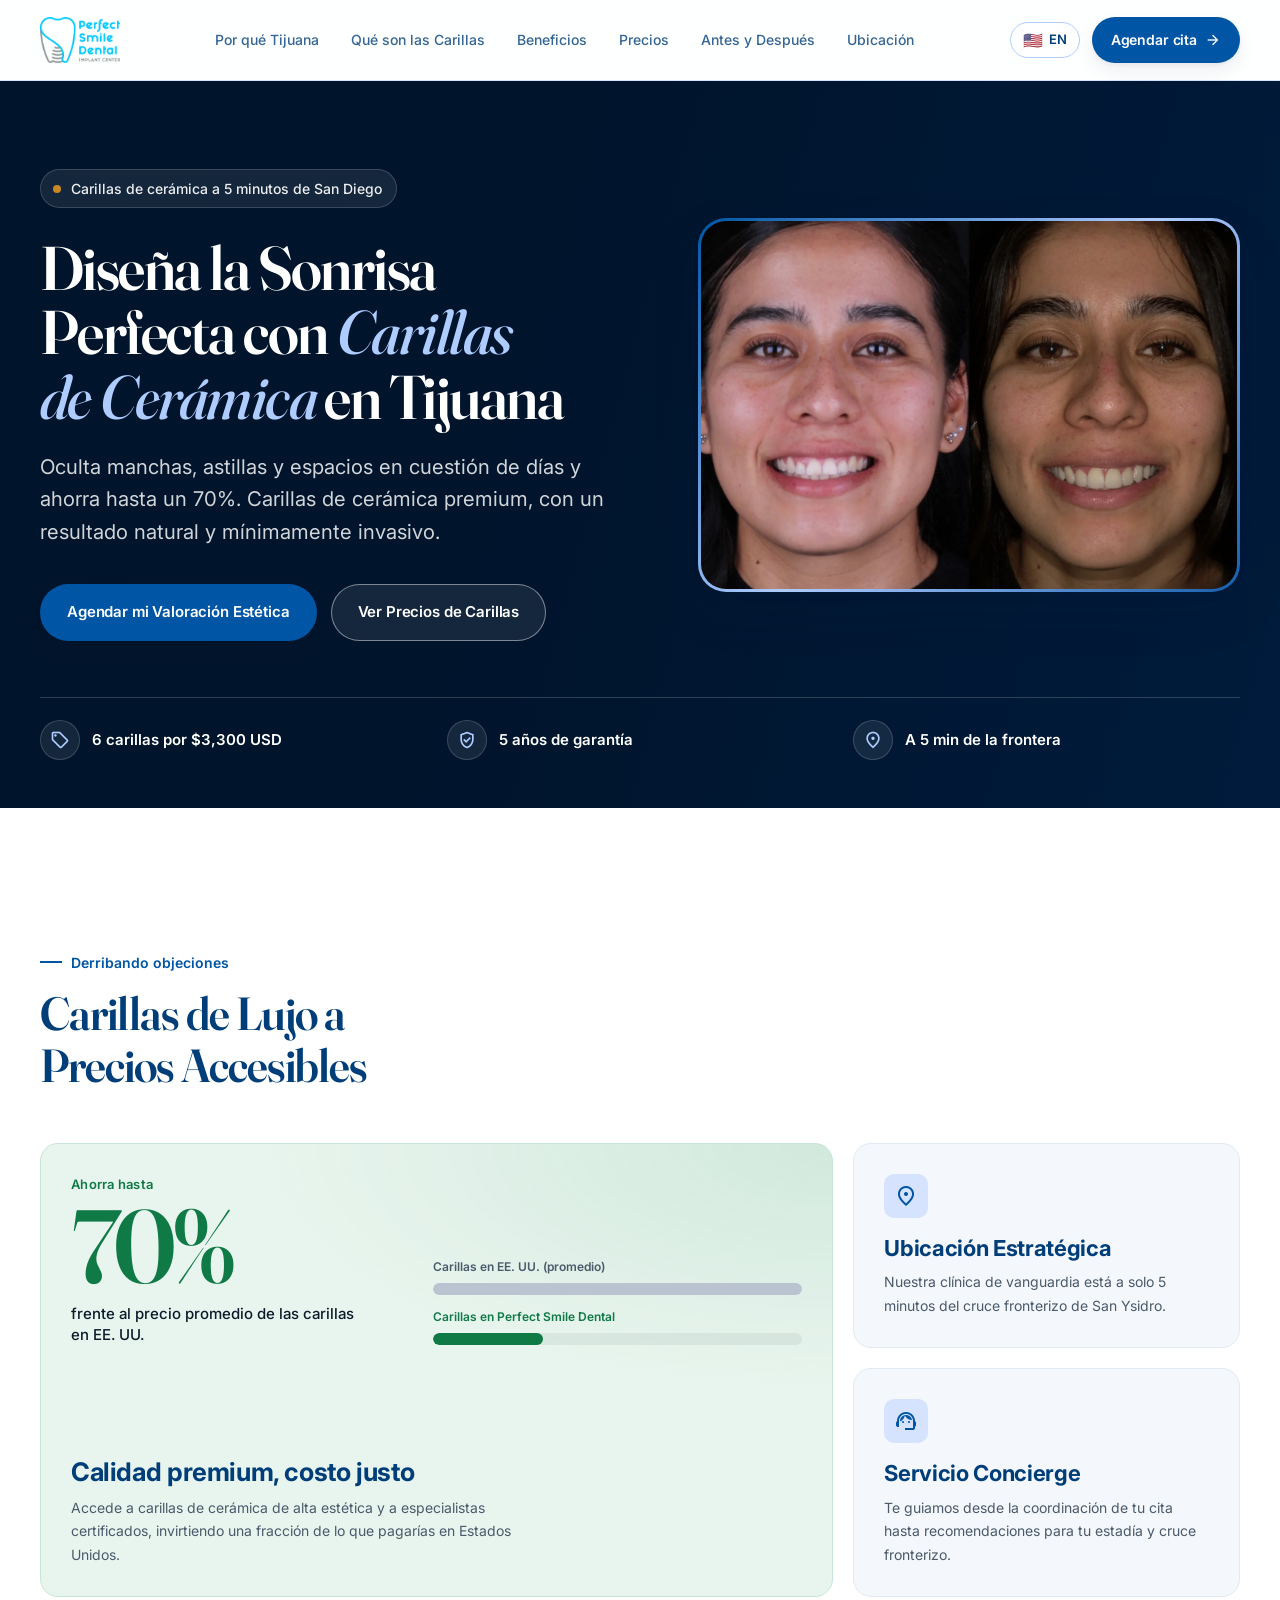
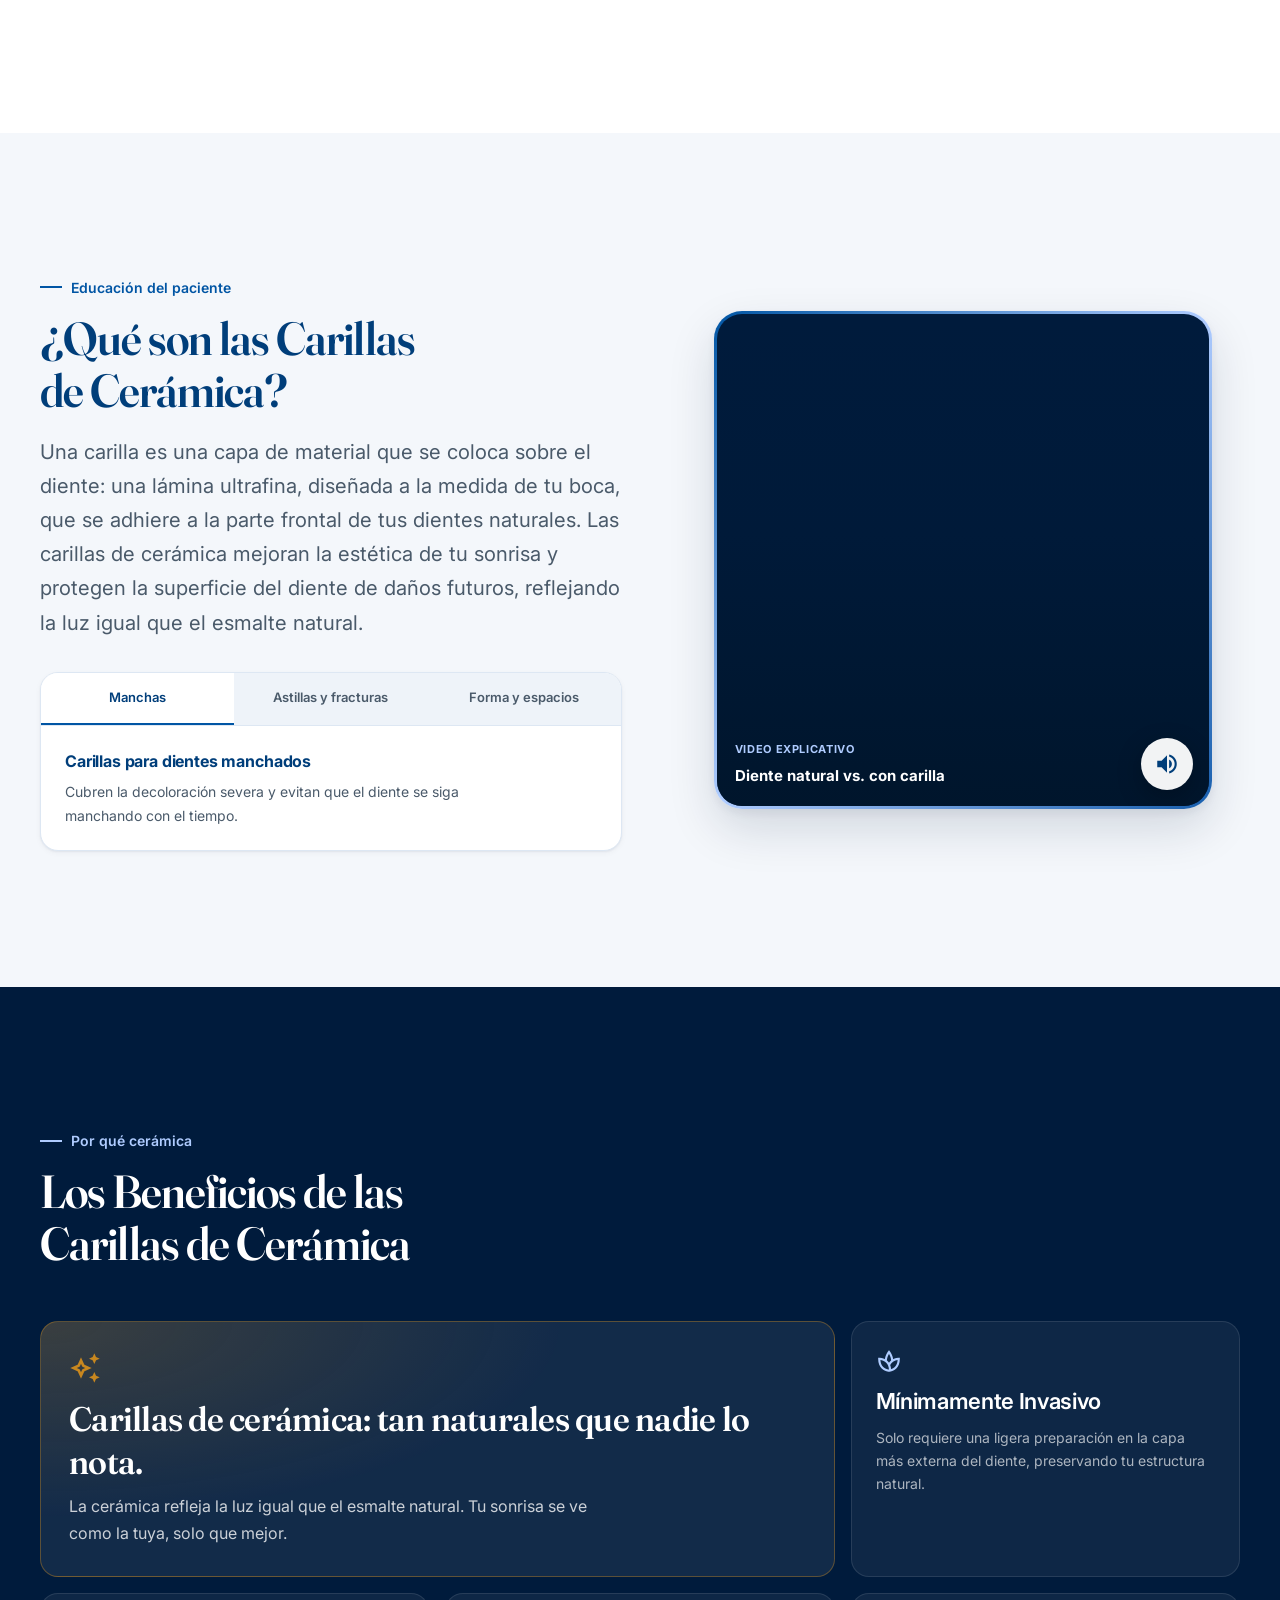
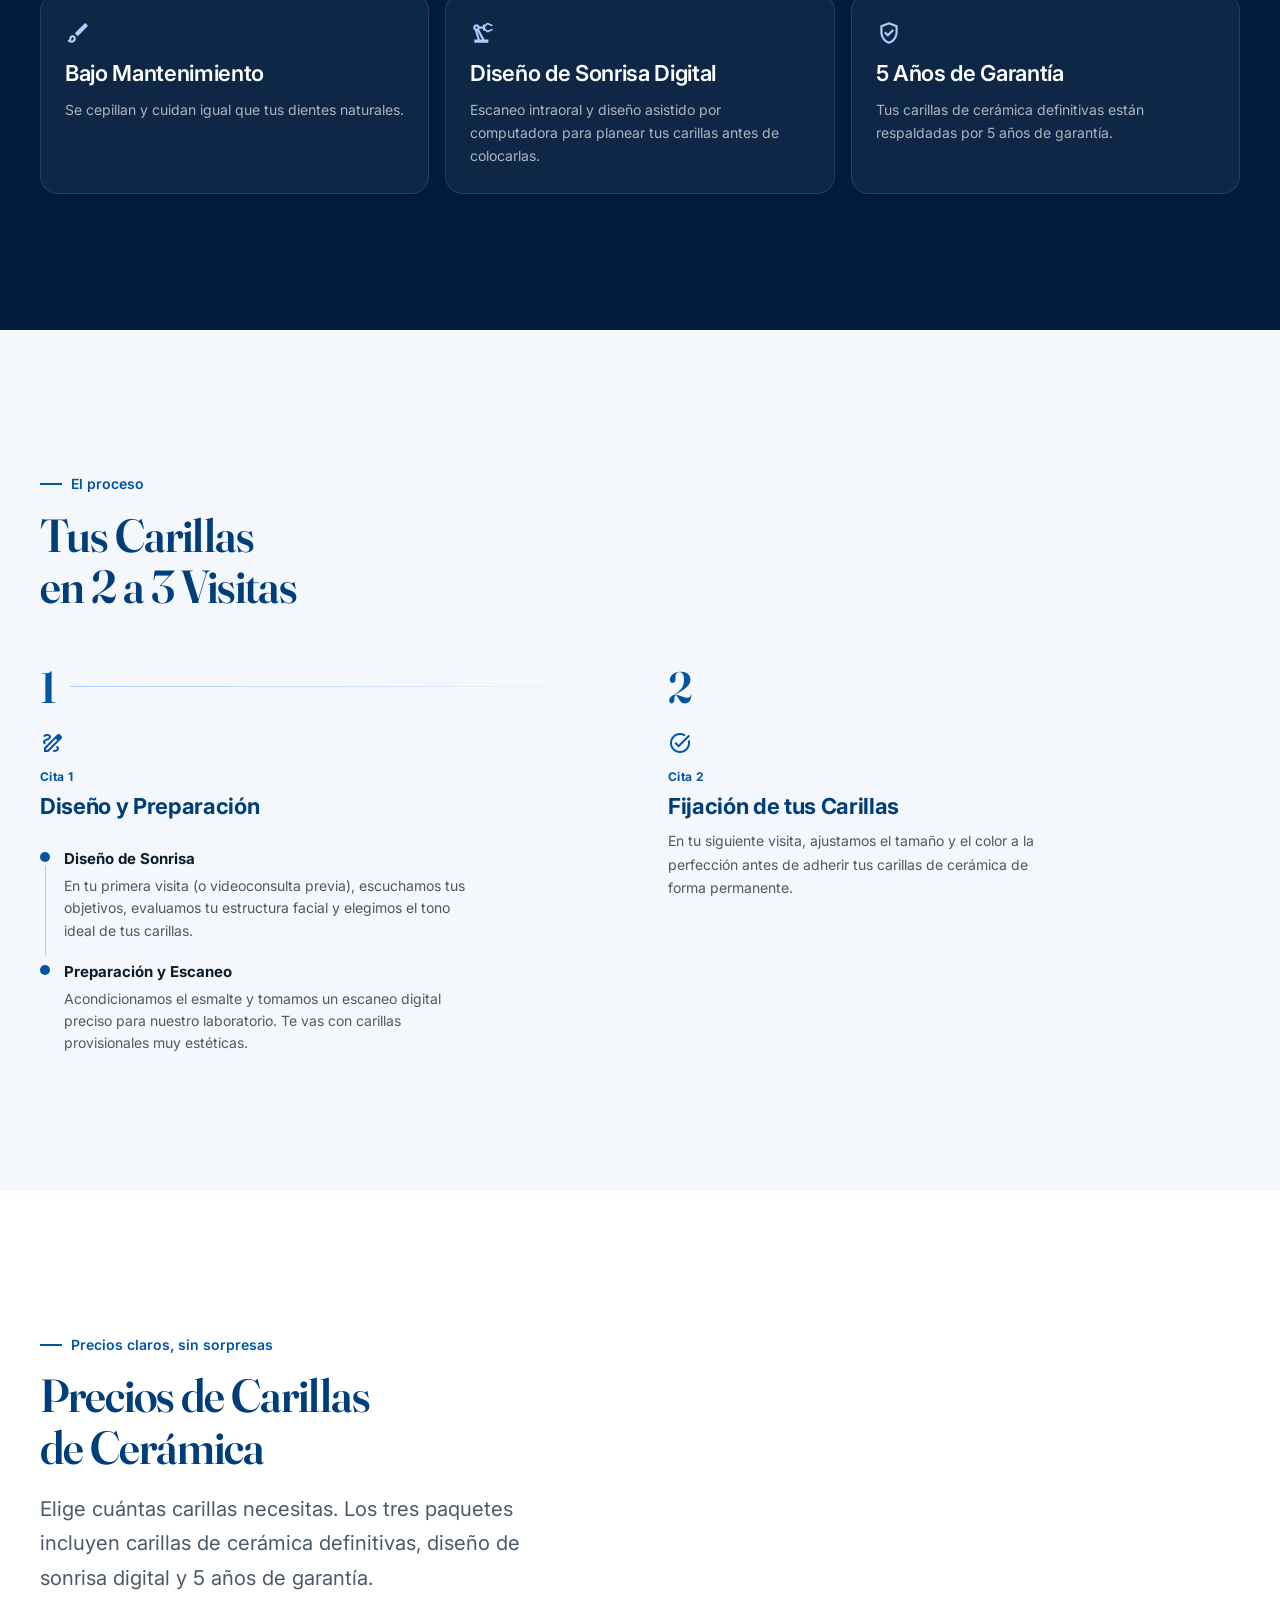
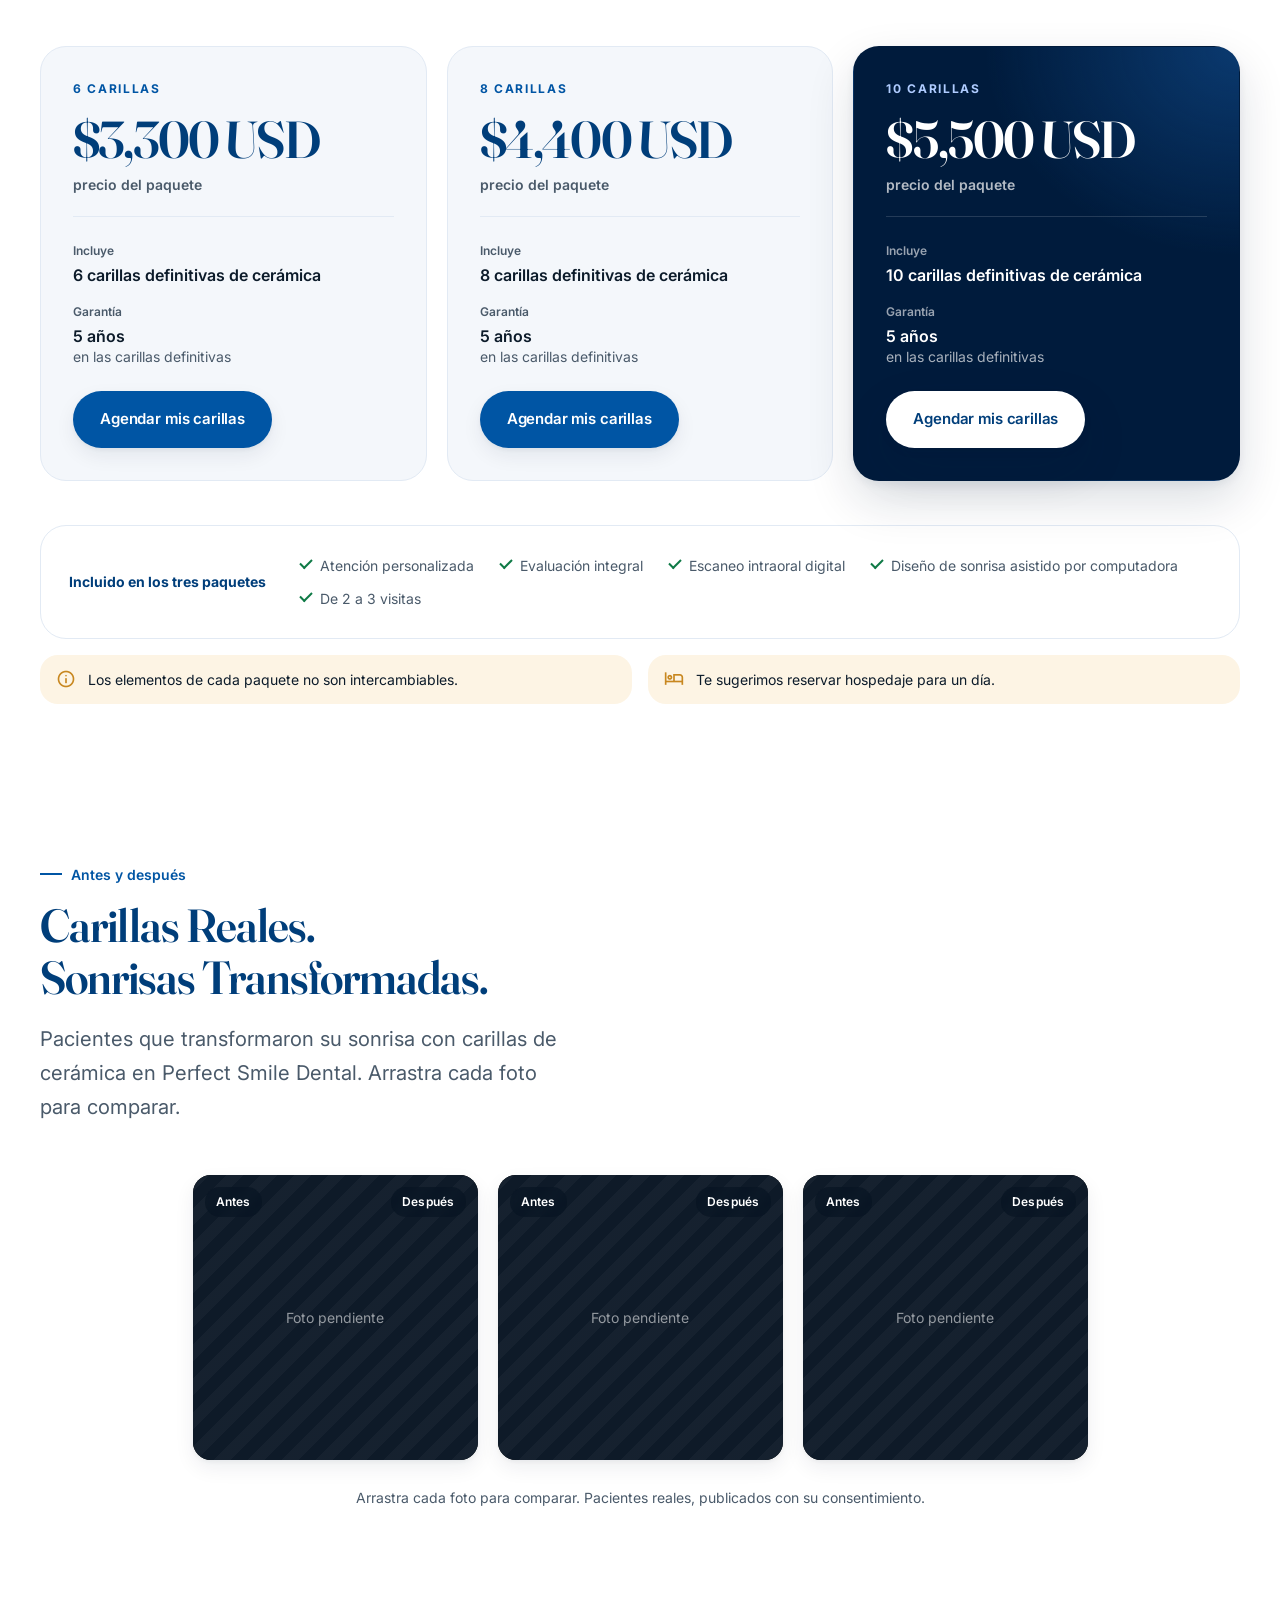
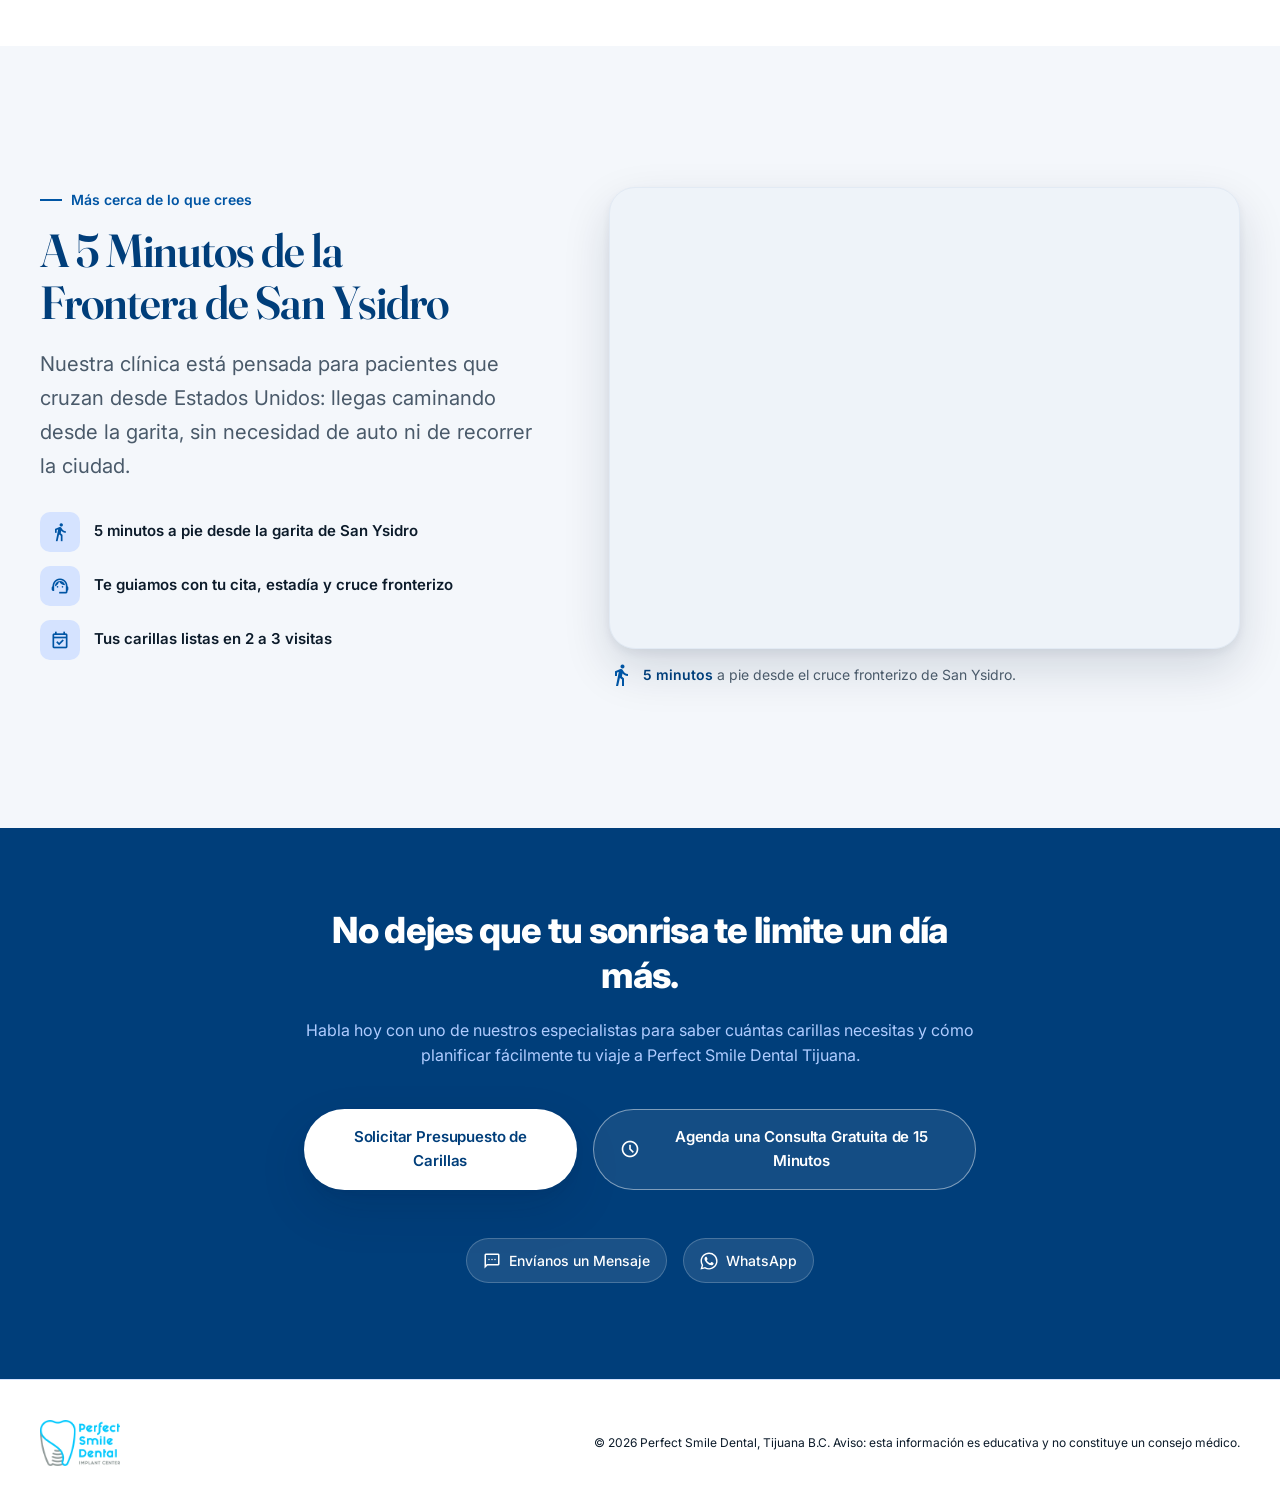
==== commit b93cc73e: "cambios" ====
--- a/es/index.html
+++ b/es/index.html
@@ -4,6 +4,10 @@
     <meta charset="utf-8" />
     <meta name="viewport" content="width=device-width, initial-scale=1.0" />
     <title>Carillas de Cerámica en Tijuana | Perfect Smile Dental</title>
+        <!-- Favicon -->
+<link rel="icon" href="/assets/favicon.ico" sizes="any" />
+<link rel="icon" href="/assets/favicon.svg" type="image/svg+xml" />
+<link rel="icon" href="/assets/favicon.png" type="image/png" sizes="32x32" />
     <meta
       name="description"
       content="Carillas de cerámica en Tijuana: 6 carillas por $3,300 USD con 5 años de garantía. Diseño de sonrisa digital, en 2 a 3 visitas y a 5 minutos de San Ysidro."
@@ -52,7 +56,7 @@
           ><a href="#historias">Antes y Después</a><a href="#ubicacion">Ubicación</a>
         </nav>
         <div class="navbar__right">
-          <a href="index.html" class="lang-switch" aria-label="View in English">
+          <a href="/" class="lang-switch" aria-label="View in English">
             <span class="lang-switch__flag">🇺🇸</span> EN
           </a>
           <a href="#contacto" class="btn btn--accent btn--sm navbar__cta">
@@ -94,7 +98,7 @@
             <div class="hero__media">
               <figure class="hero__photo">
                 <img
-                  src="https://lh3.googleusercontent.com/aida/[base64]"
+                  src="/assets/hero.webp"  
                   alt="Paciente sonriendo con carillas de cerámica de Perfect Smile Dental Tijuana"
                   width="960"
                   height="1104"
@@ -473,7 +477,7 @@
           </ul>
         </div>
       </section>
-      <section id="historias" class="section section--white">
+      <section id="historias" class="section section--white" style="margin-top:-120px">
         <div class="container">
           <div class="section-intro section-intro--wide psd-reveal">
             <span class="section-eyebrow">Antes y después</span>
@@ -618,14 +622,7 @@
                 <span class="fact__label">Tus carillas listas en 2 a 3 visitas</span>
               </li>
             </ul>
-            <a
-              href="https://www.google.com/maps/dir/?api=1&destination=32.5303859,-117.024724"
-              class="btn btn--accent"
-              target="_blank"
-              rel="noopener"
-            >
-              <span class="material-symbols-outlined" style="font-size: 20px">directions</span> Cómo llegar
-            </a>
+      
           </div>
           <div class="loc__map">
             <div class="map-frame">
--- a/styles.css
+++ b/styles.css
@@ -91,7 +91,7 @@
 }
 .material-symbols-outlined.fill-icon { font-variation-settings: 'FILL' 1; }
 
-.container { max-width: 1240px; margin: 0 auto; padding: 0 20px; }
+.container { max-width: 1500px; margin: 0 auto; padding: 0 20px; }
 @media (min-width: 1024px) { .container { padding: 0 40px; } }
 
 /* ============================================================ */
@@ -467,7 +467,7 @@
   border-radius: 28px;
   background: linear-gradient(135deg, var(--psd-accent), var(--psd-blue-200), var(--psd-accent-light));
   box-shadow: var(--shadow-lg);
-  max-width: 480px;
+  max-width: 90%;
   margin: 0 auto;
 }
 .video-frame-inner {
@@ -1032,7 +1032,7 @@
   gap: var(--gap);
 }
 @media (min-width: 560px) { .cases { --cols: 2; } }
-@media (min-width: 1024px) { .cases { --cols: 3; --gap: 20px; } }
+@media (min-width: 1024px) { .cases { --cols: 4; --gap: 20px; } }
 
 .ba {
   margin: 0;
@@ -1406,7 +1406,7 @@
 
 .hero__photo {
   margin: 0 auto;
-  max-width: 480px;
+  max-width: 610px;
   padding: 3px;
   border-radius: 28px;
   background: linear-gradient(135deg, var(--psd-accent), var(--psd-blue-200), var(--psd-accent-light));
@@ -1416,7 +1416,7 @@
   display: block;
   width: 100%;
   height: auto;
-  aspect-ratio: 4 / 4.6;
+  aspect-ratio: 6.7 / 4.6;
   object-fit: cover;
   border-radius: 25px;
   background: var(--psd-primary-dark);
@@ -1429,7 +1429,7 @@
 .video-frame-inner .video-frame__loop {
   display: block;
   width: 100%;
-  height: 100%;
+  height: 85%;
   object-fit: cover;
 }
 
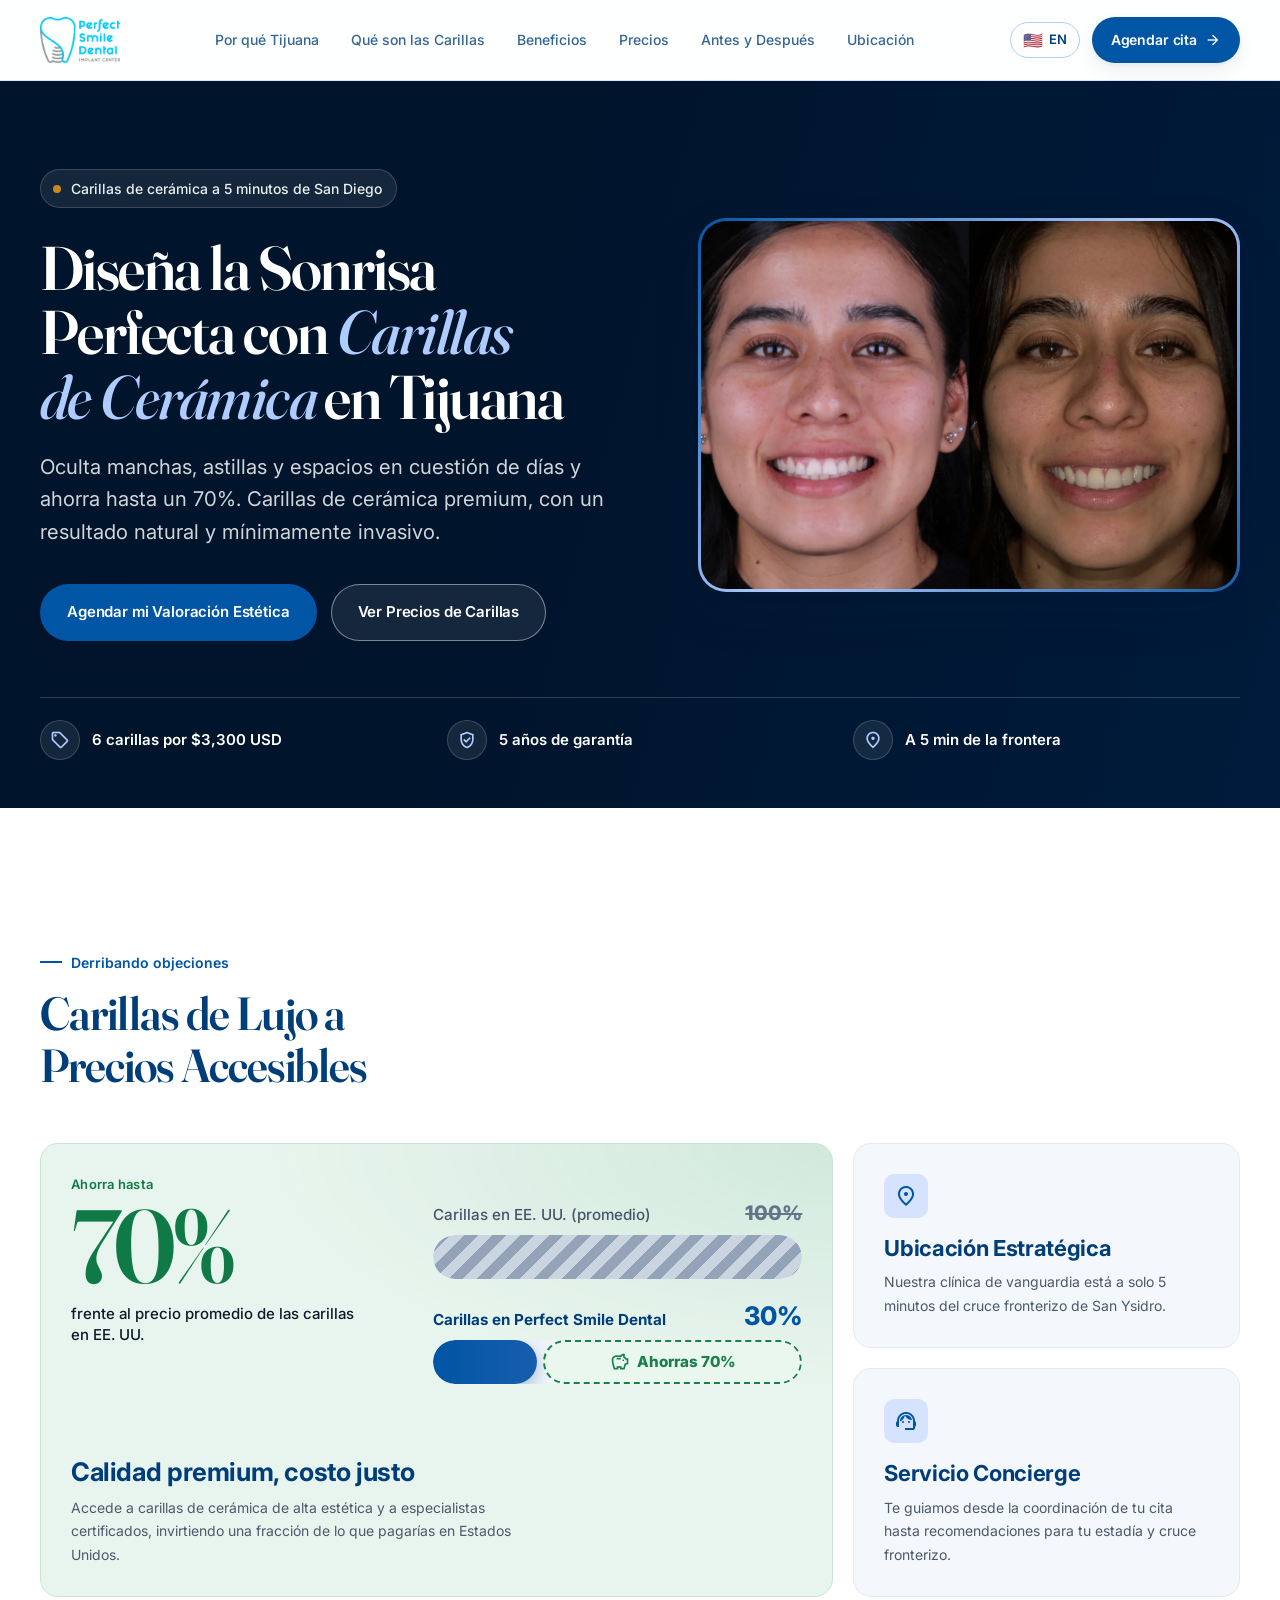
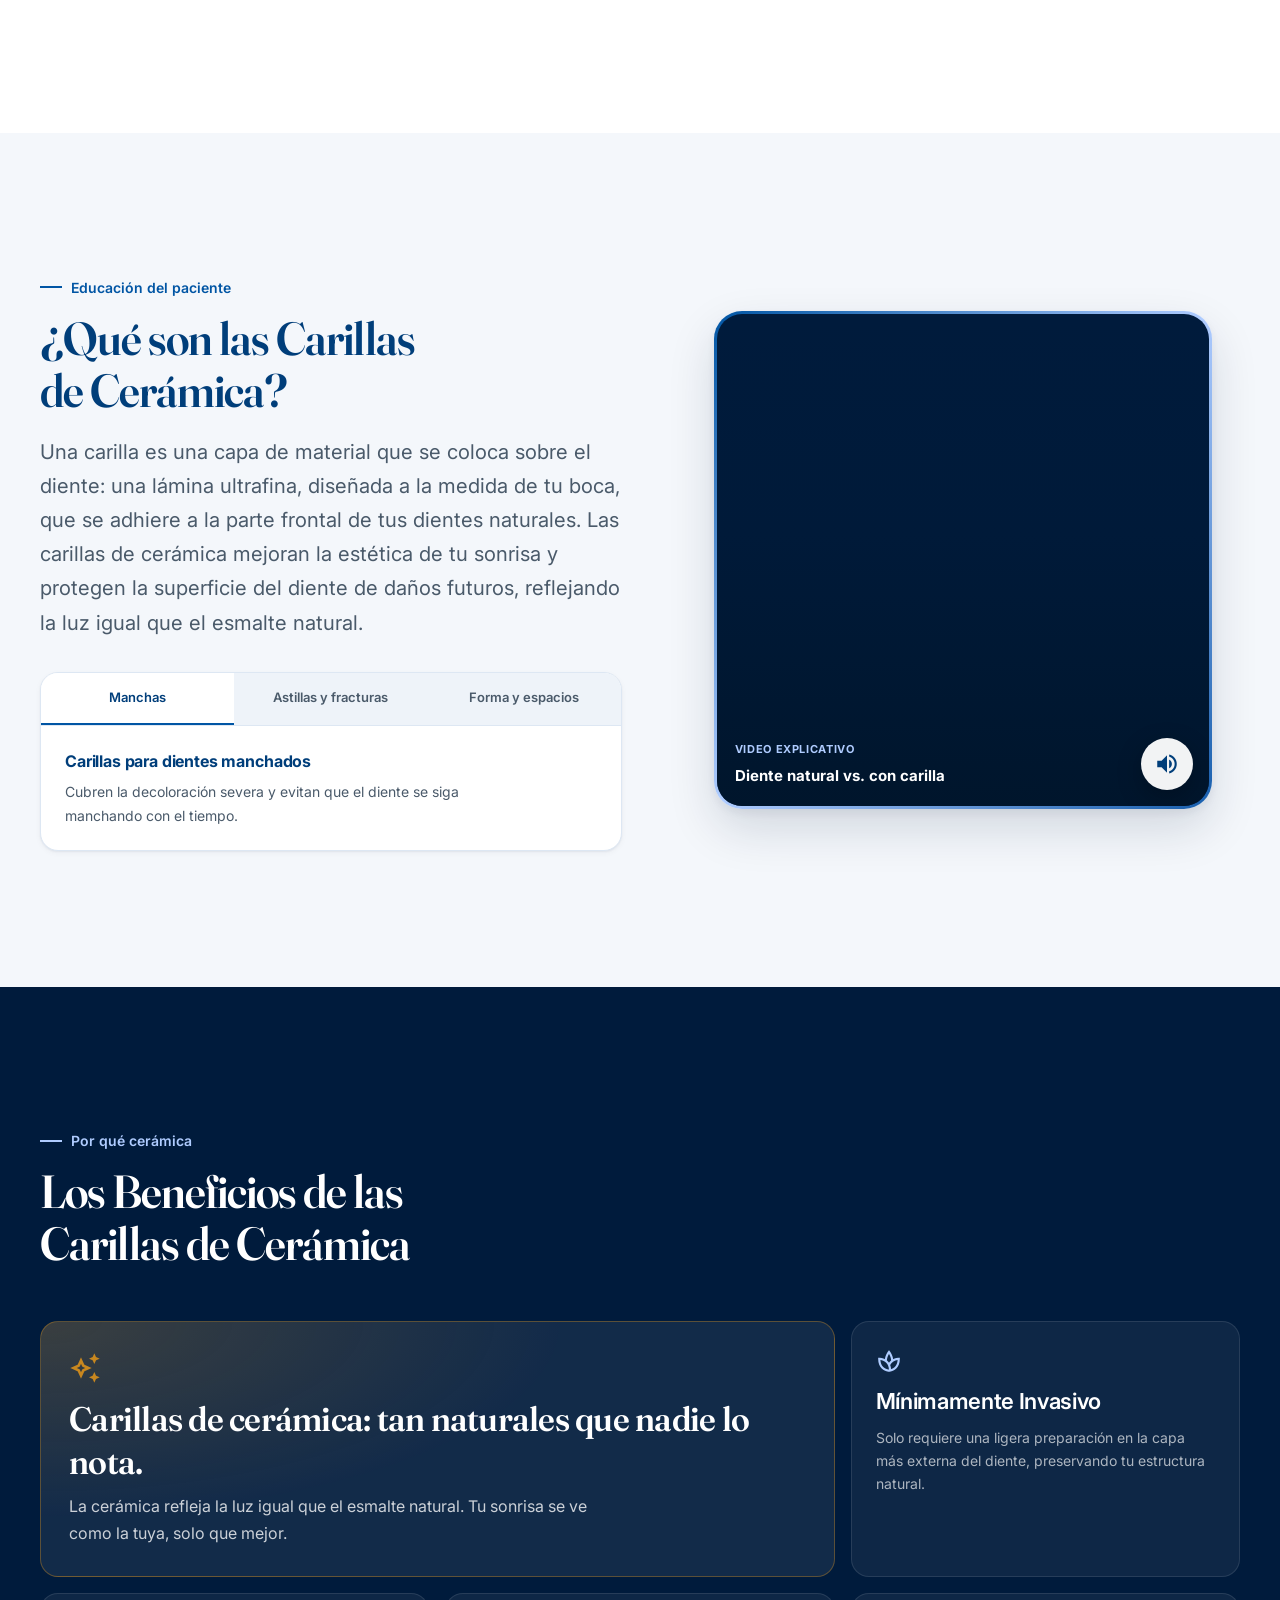
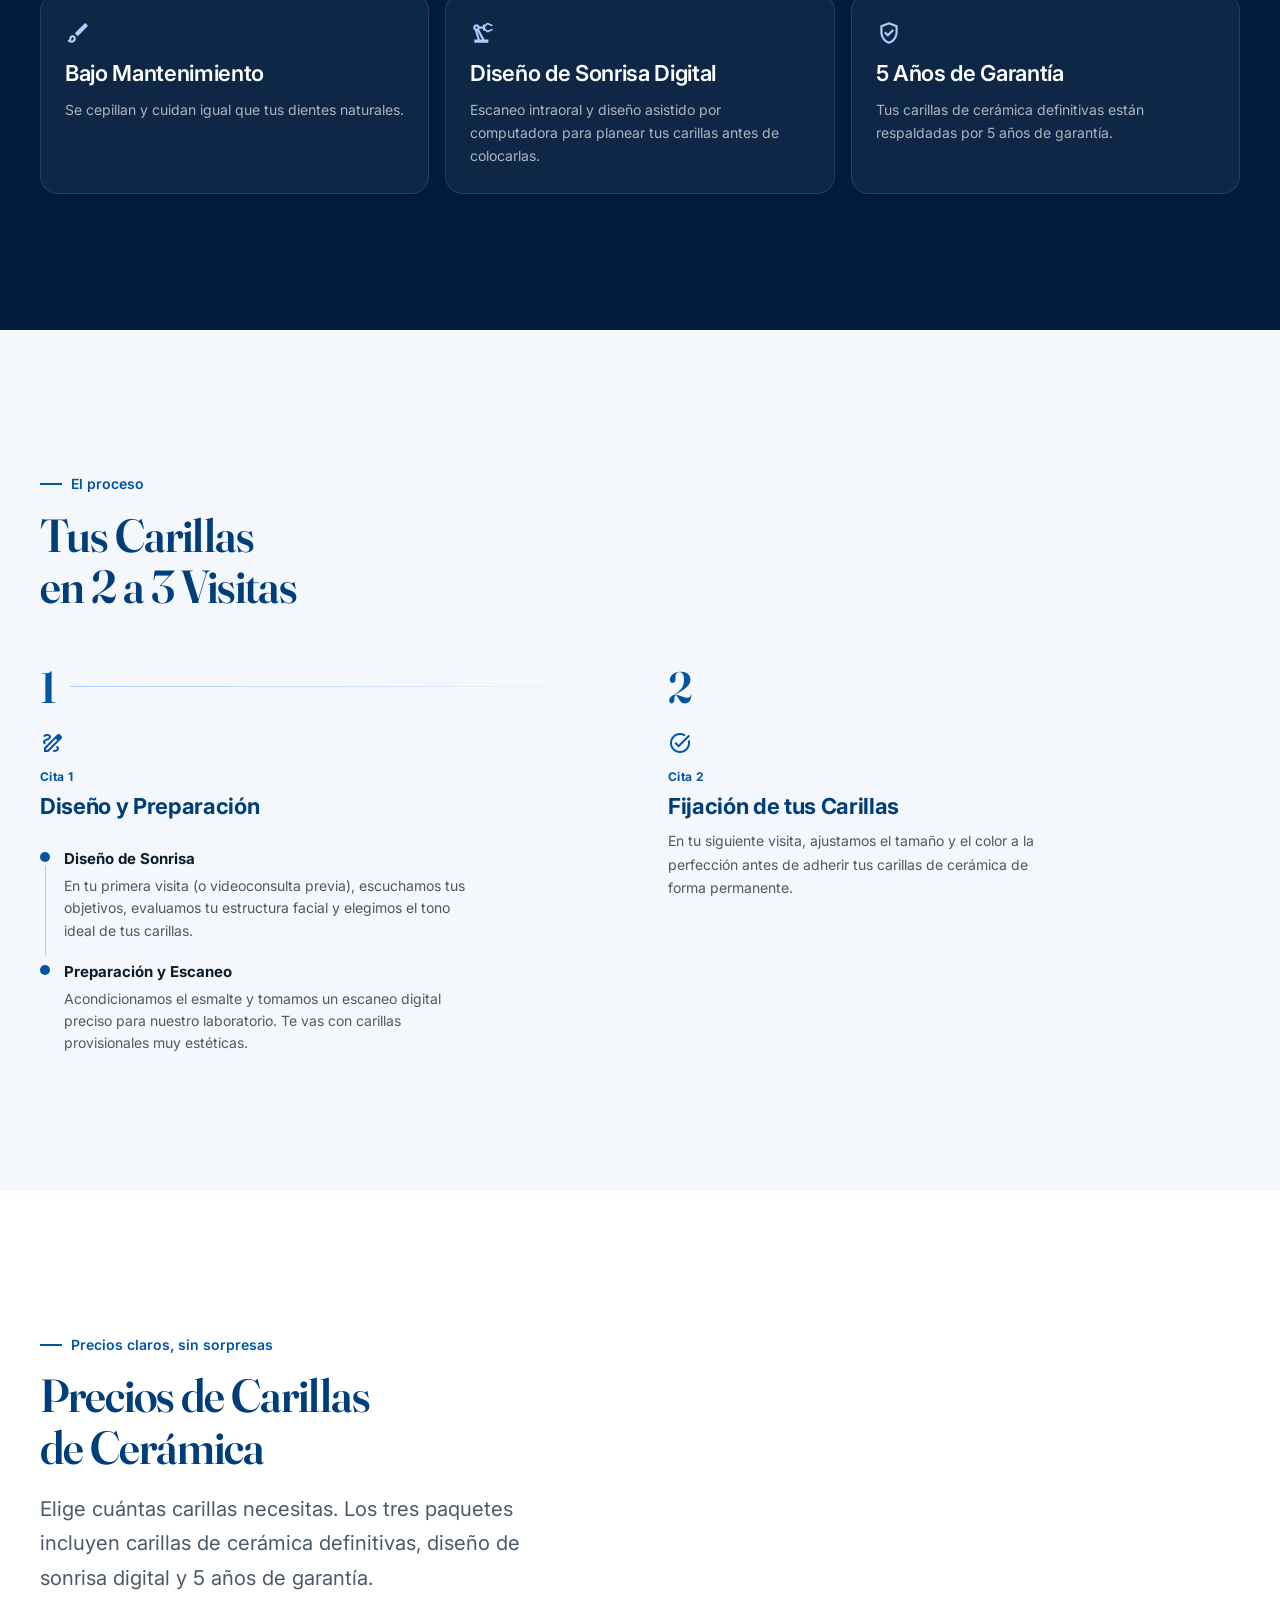
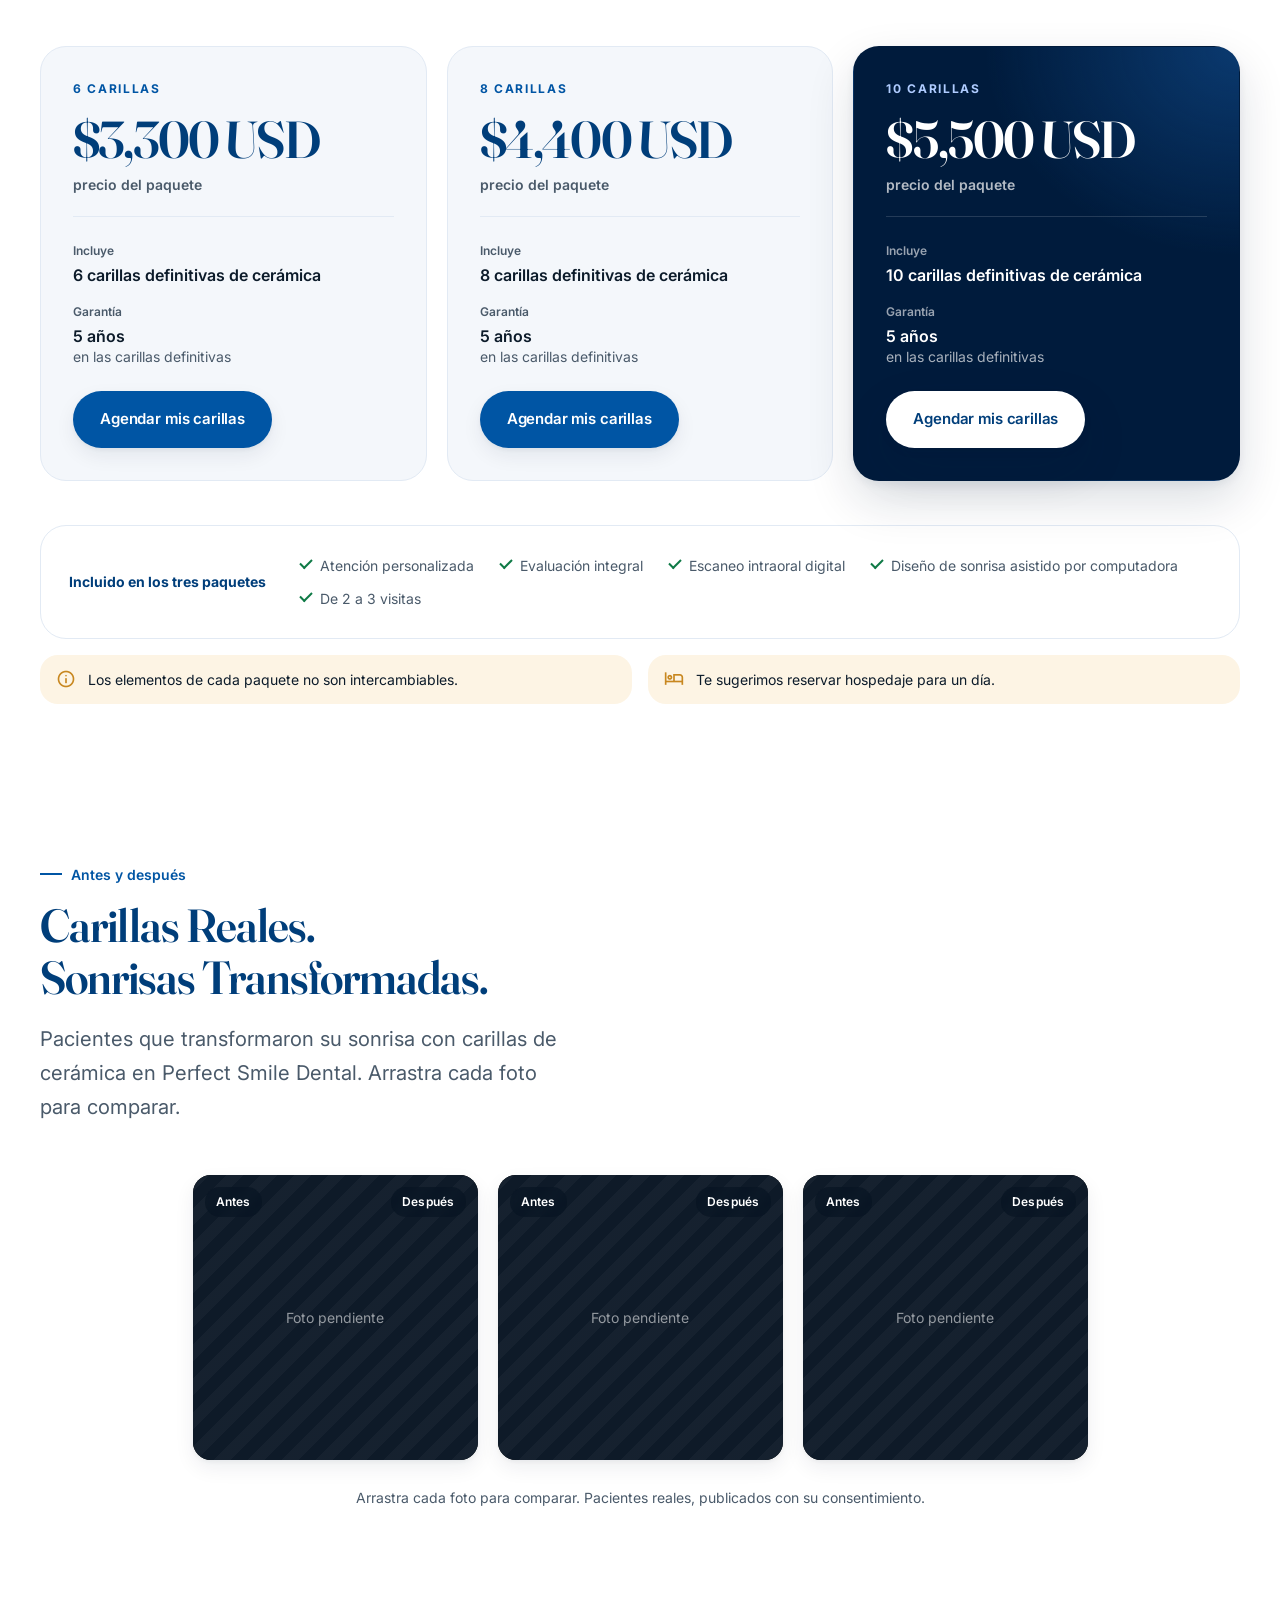
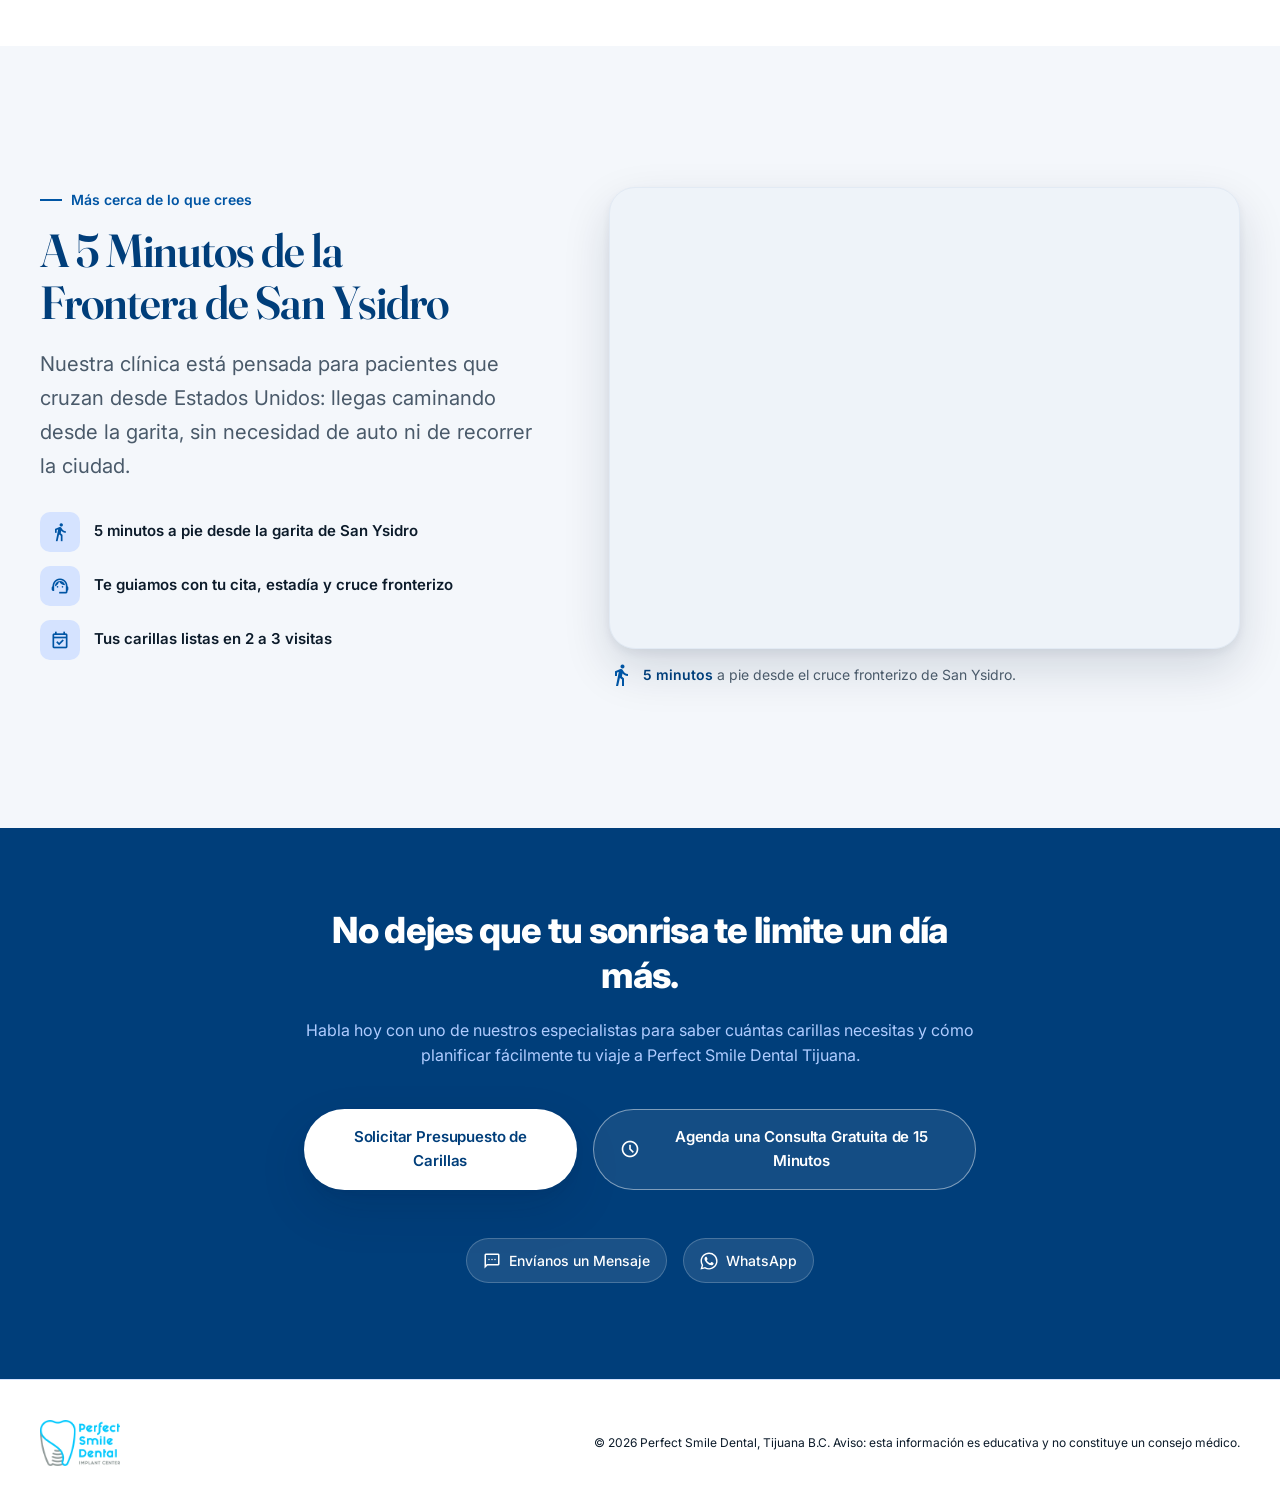
==== commit 1a0e62c2: "bars" ====
--- a/es/index.html
+++ b/es/index.html
@@ -136,24 +136,35 @@
                 <span class="stat__lead">Ahorra hasta</span> <span class="stat__figure">70%</span>
                 <span class="stat__note">frente al precio promedio de las carillas en EE. UU.</span>
               </div>
-              <div
-                class="bars"
-                role="img"
-                aria-label="Carillas en EE. UU. (promedio): 100%. Carillas en Perfect Smile Dental: 30%."
-              >
-                <div class="bar">
-                  <span class="bar__label">Carillas en EE. UU. (promedio)</span>
-                  <span class="bar__track"
-                    ><span class="bar__fill bar__fill--from" style="--w: 100%"></span
-                  ></span>
-                </div>
-                <div class="bar">
-                  <span class="bar__label bar__label--to">Carillas en Perfect Smile Dental</span>
-                  <span class="bar__track"
-                    ><span class="bar__fill bar__fill--to" style="--w: 30%"></span
-                  ></span>
-                </div>
-              </div>
+          <div
+  class="bars bars--compare"
+  role="img"
+  aria-label="Carillas en EE. UU. (promedio): 100%. Carillas en Perfect Smile Dental: 30%. Ahorras hasta 70%."
+>
+  <div class="bar">
+    <div class="bar__head">
+      <span class="bar__label">Carillas en EE. UU. (promedio)</span>
+      <span class="bar__value bar__value--from">100%</span>
+    </div>
+    <span class="bar__track">
+      <span class="bar__fill bar__fill--from" style="--w: 100%"></span>
+    </span>
+  </div>
+
+  <div class="bar">
+    <div class="bar__head">
+      <span class="bar__label bar__label--to">Carillas en Perfect Smile Dental</span>
+      <span class="bar__value bar__value--to">30%</span>
+    </div>
+    <span class="bar__track">
+      <span class="bar__fill bar__fill--to" style="--w: 30%"></span>
+      <span class="bar__save" style="--w: 70%">
+        <span class="material-symbols-outlined" aria-hidden="true">savings</span>
+        Ahorras 70%
+      </span>
+    </span>
+  </div>
+</div>
               <div class="card__body">
                 <h3 class="card__title">Calidad premium, costo justo</h3>
                 <p class="card__text">
--- a/styles.css
+++ b/styles.css
@@ -1617,4 +1617,145 @@
   line-height: 1.6;
   color: var(--psd-ink-soft);
   max-width: 46ch;
+}
+
+/* ---------- Savings comparison (enhanced) ---------- */
+.bars--compare {
+  --bar-h: 44px;
+  --bar-radius: 999px;
+  --c-from: #94a3b8;
+  --c-from-2: #cbd5e1;
+  --c-to: #0055a4;
+  --c-to-2: #175ead;
+  --c-save: #1a7f4b;
+  --c-save-bg: #e9f7ef;
+
+  display: grid;
+  gap: 1.5rem;
+  margin: 1.75rem 0;
+}
+
+.bars--compare .bar {
+  display: grid;
+  gap: 0.5rem;
+}
+
+.bars--compare .bar__head {
+  display: flex;
+  justify-content: space-between;
+  align-items: baseline;
+  gap: 1rem;
+}
+
+.bars--compare .bar__label {
+  font-size: 0.95rem;
+  font-weight: 500;
+  color: #475569;
+}
+
+.bars--compare .bar__label--to {
+  font-weight: 700;
+  color: #003e7a;
+}
+
+.bars--compare .bar__value {
+  font-weight: 800;
+  font-size: 1.25rem;
+  line-height: 1;
+}
+
+.bars--compare .bar__value--from {
+  color: #64748b;
+  text-decoration: line-through;
+  text-decoration-thickness: 2px;
+}
+
+.bars--compare .bar__value--to {
+  color: #0055a4;
+  font-size: 1.6rem;
+}
+
+.bars--compare .bar__track {
+  position: relative;
+  display: flex;
+  height: var(--bar-h);
+  border-radius: var(--bar-radius);
+  background: #f1f5f9;
+  overflow: hidden;
+}
+
+.bars--compare .bar__fill {
+  height: 100%;
+  width: 0;
+  border-radius: var(--bar-radius);
+  transition: width 1.1s cubic-bezier(0.22, 1, 0.36, 1);
+}
+
+.bars--compare .bar__fill--from {
+  background: repeating-linear-gradient(
+    -45deg,
+    var(--c-from) 0 10px,
+    var(--c-from-2) 10px 20px
+  );
+}
+
+.bars--compare .bar__fill--to {
+  background: linear-gradient(90deg, var(--c-to), var(--c-to-2));
+  box-shadow: 0 6px 18px rgba(0, 85, 164, 0.35);
+  transition-delay: 0.25s;
+}
+
+/* "You save" zone: fills the rest of the PSD track */
+.bars--compare .bar__save {
+  display: flex;
+  align-items: center;
+  justify-content: center;
+  gap: 0.4rem;
+  flex: 0 0 var(--w);
+  margin-left: 6px;
+  border: 2px dashed var(--c-save);
+  border-radius: var(--bar-radius);
+  background: var(--c-save-bg);
+  color: var(--c-save);
+  font-weight: 800;
+  font-size: 0.95rem;
+  white-space: nowrap;
+  opacity: 0;
+  transform: translateX(12px);
+  transition: opacity 0.5s ease 1.1s, transform 0.5s ease 1.1s;
+}
+
+.bars--compare .bar__save .material-symbols-outlined {
+  font-size: 1.25rem;
+}
+
+/* Animated state */
+.bars--compare.is-in .bar__fill {
+  width: var(--w);
+}
+
+.bars--compare.is-in .bar__save {
+  opacity: 1;
+  transform: none;
+}
+
+/* Small screens: shorter save label */
+@media (max-width: 480px) {
+  .bars--compare {
+    --bar-h: 38px;
+  }
+  .bars--compare .bar__save {
+    font-size: 0.8rem;
+  }
+  .bars--compare .bar__save .material-symbols-outlined {
+    display: none;
+  }
+}
+
+/* No animation for users who prefer reduced motion */
+@media (prefers-reduced-motion: reduce) {
+  .bars--compare .bar__fill,
+  .bars--compare .bar__save {
+    transition: none;
+  }
 }
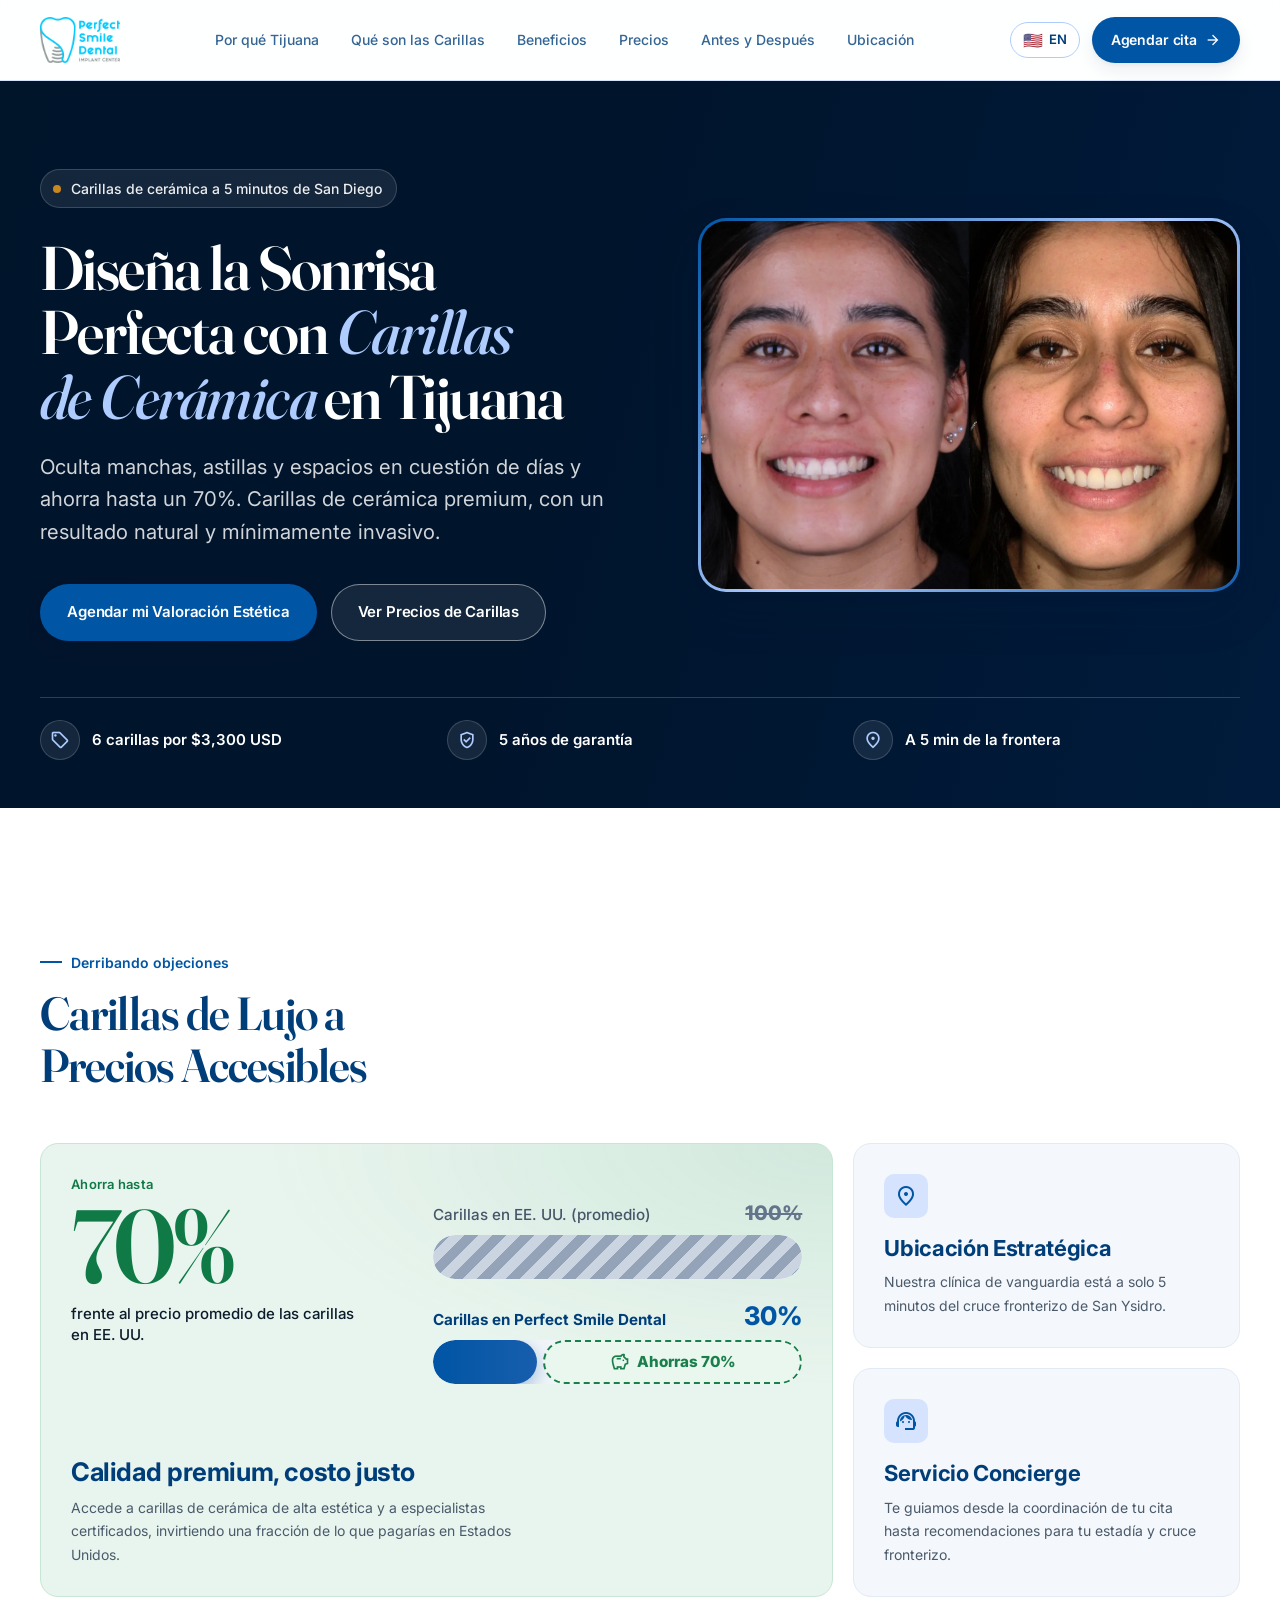
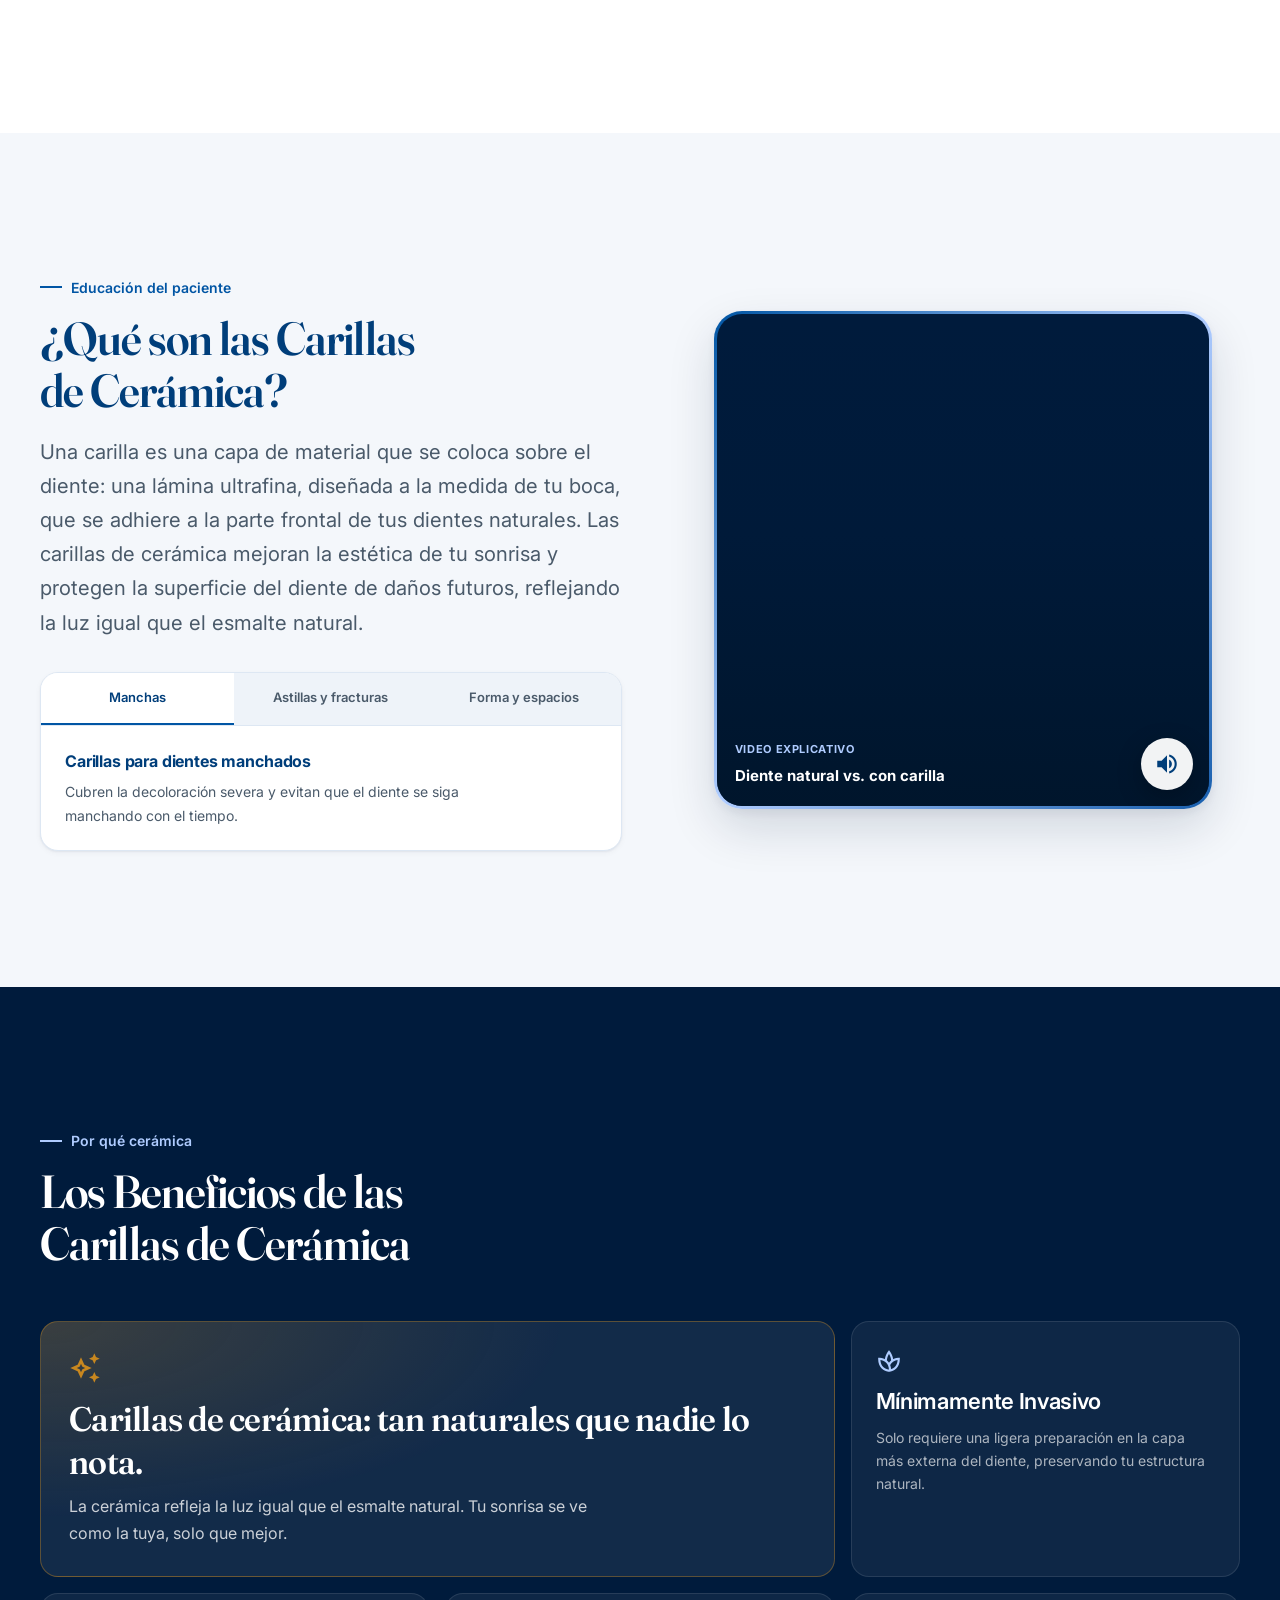
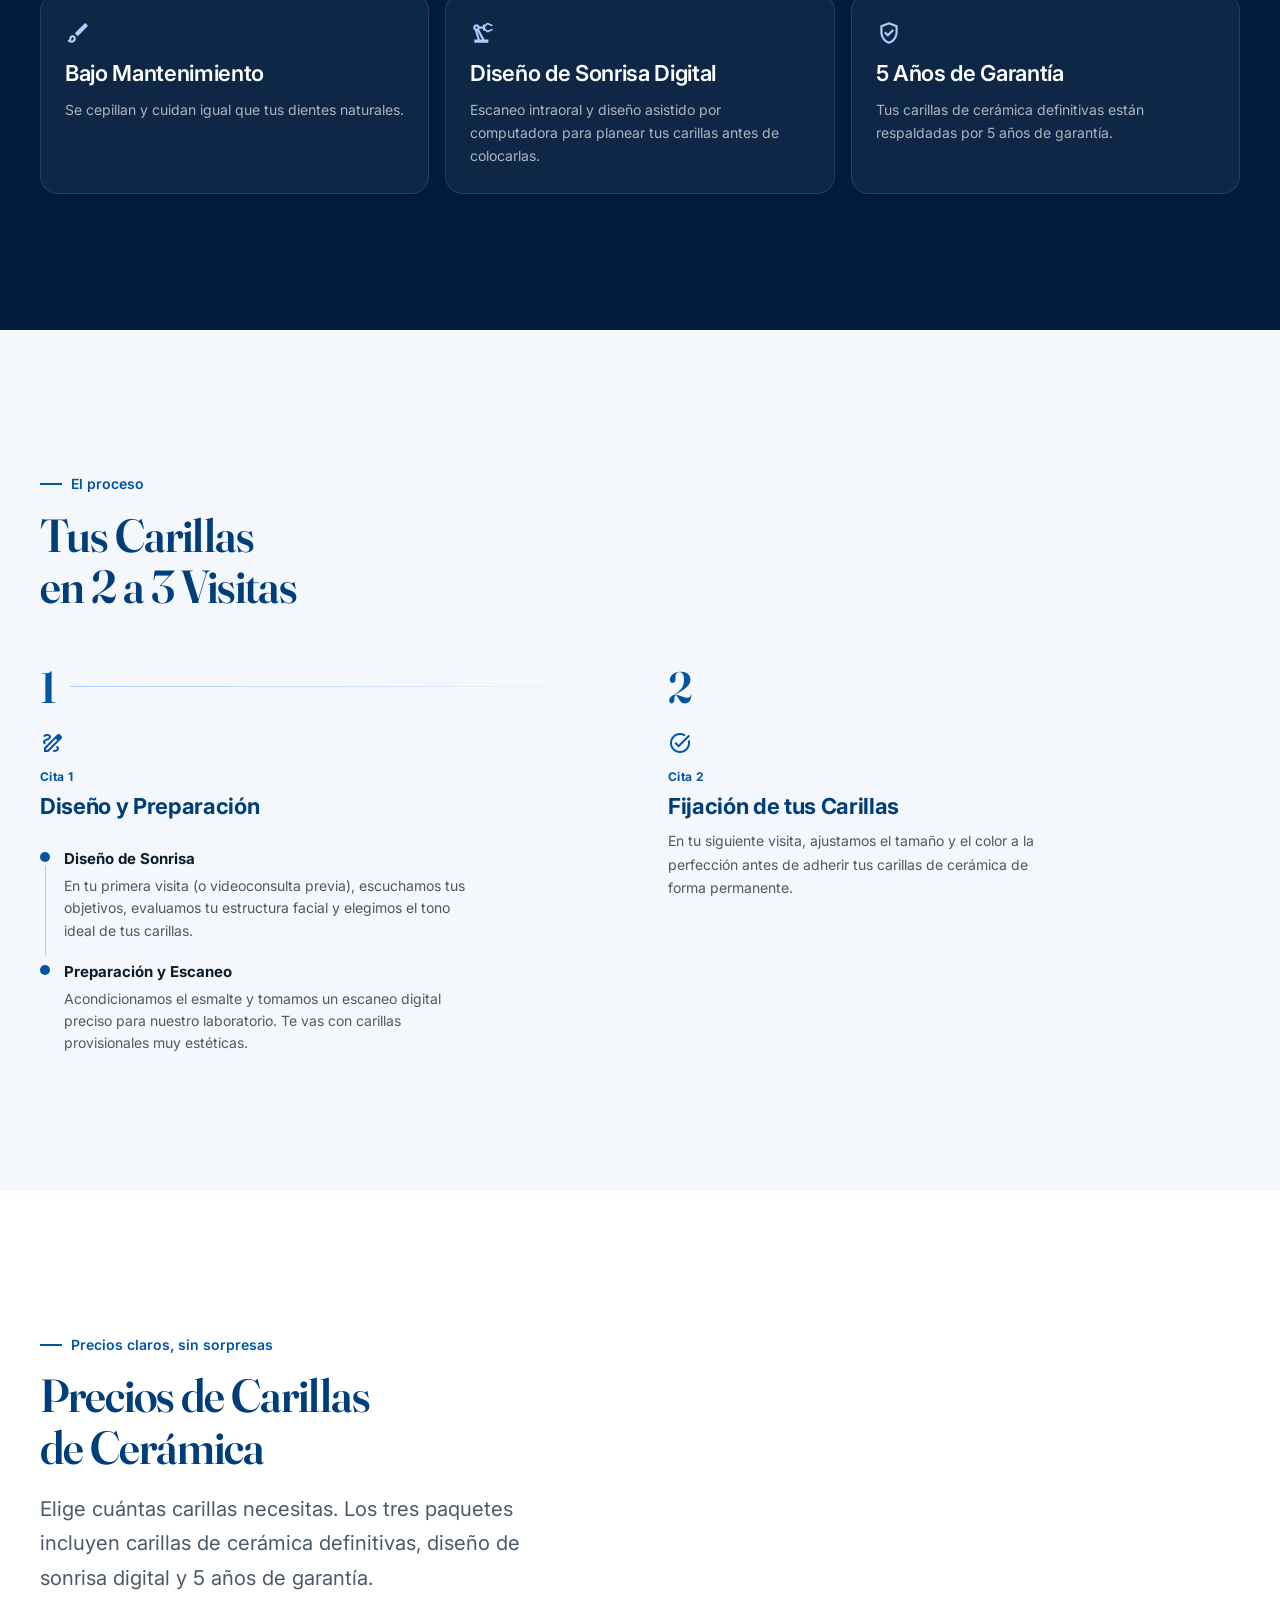
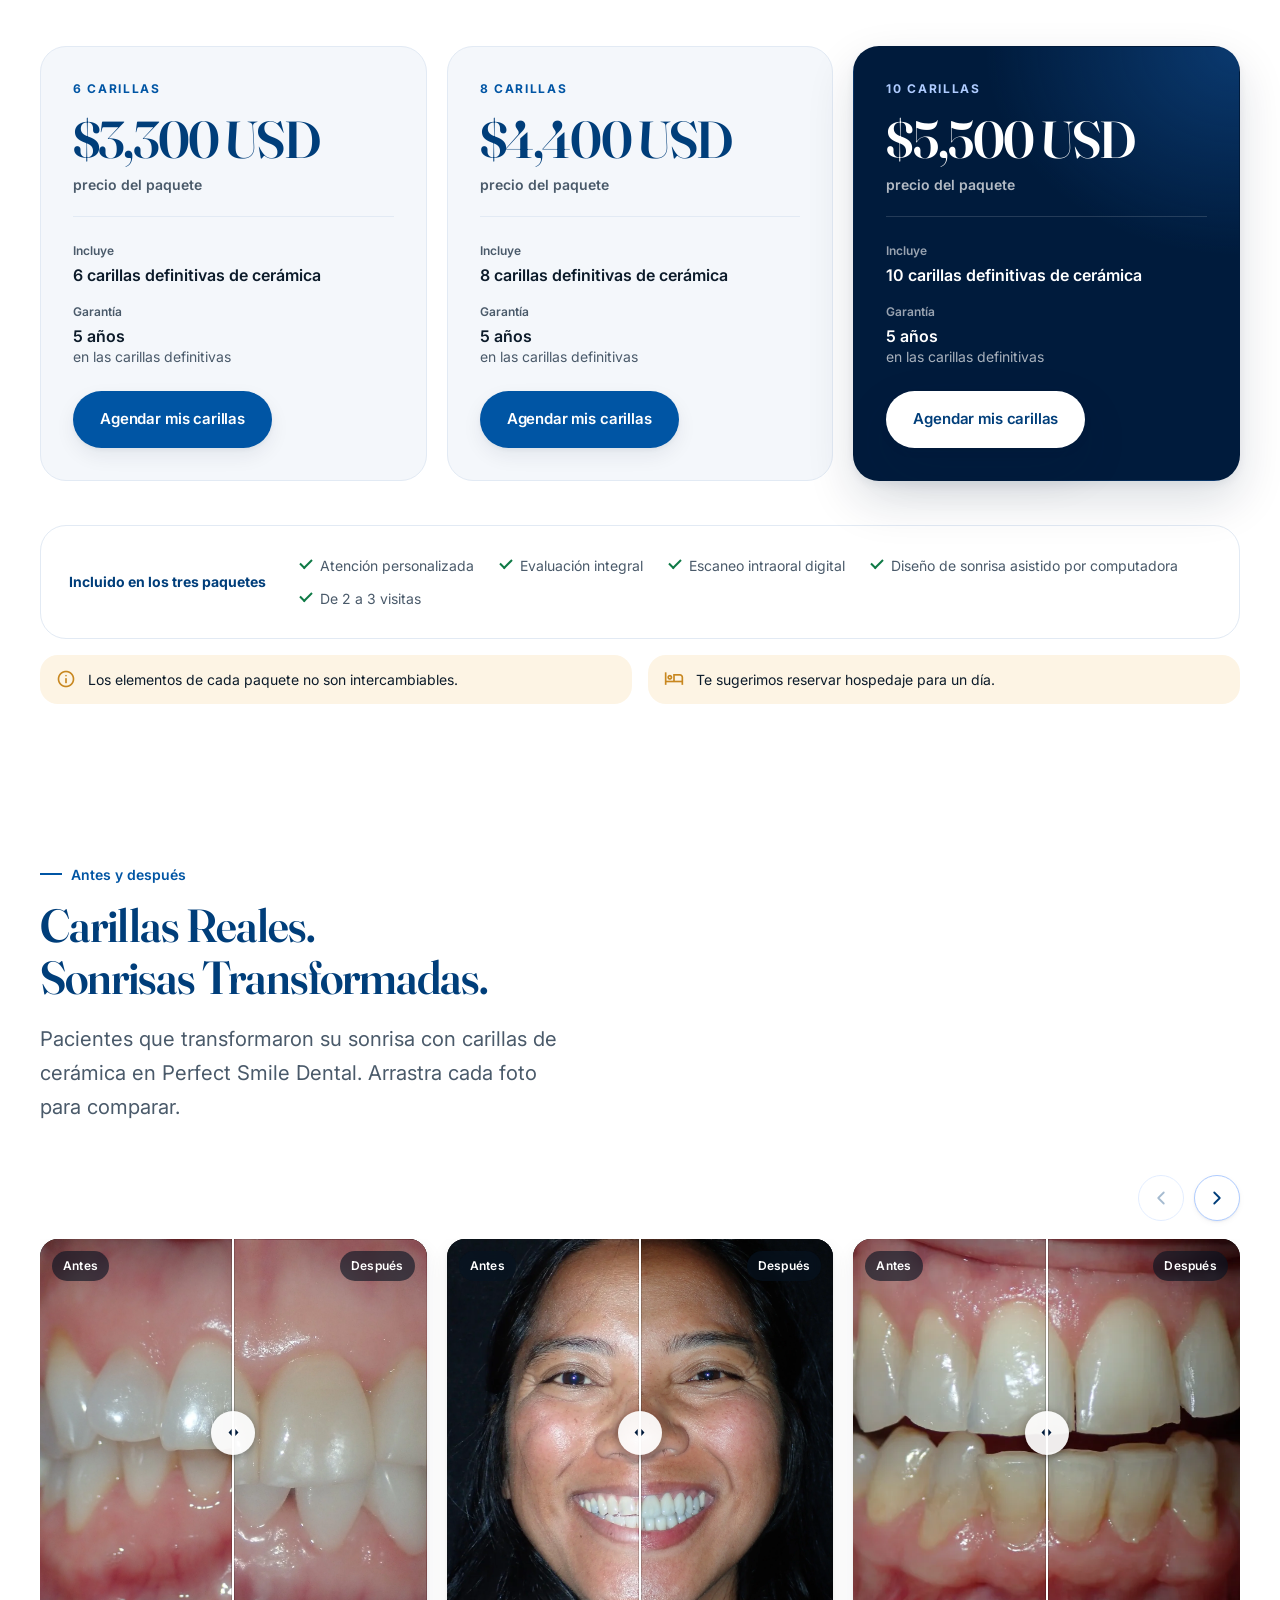
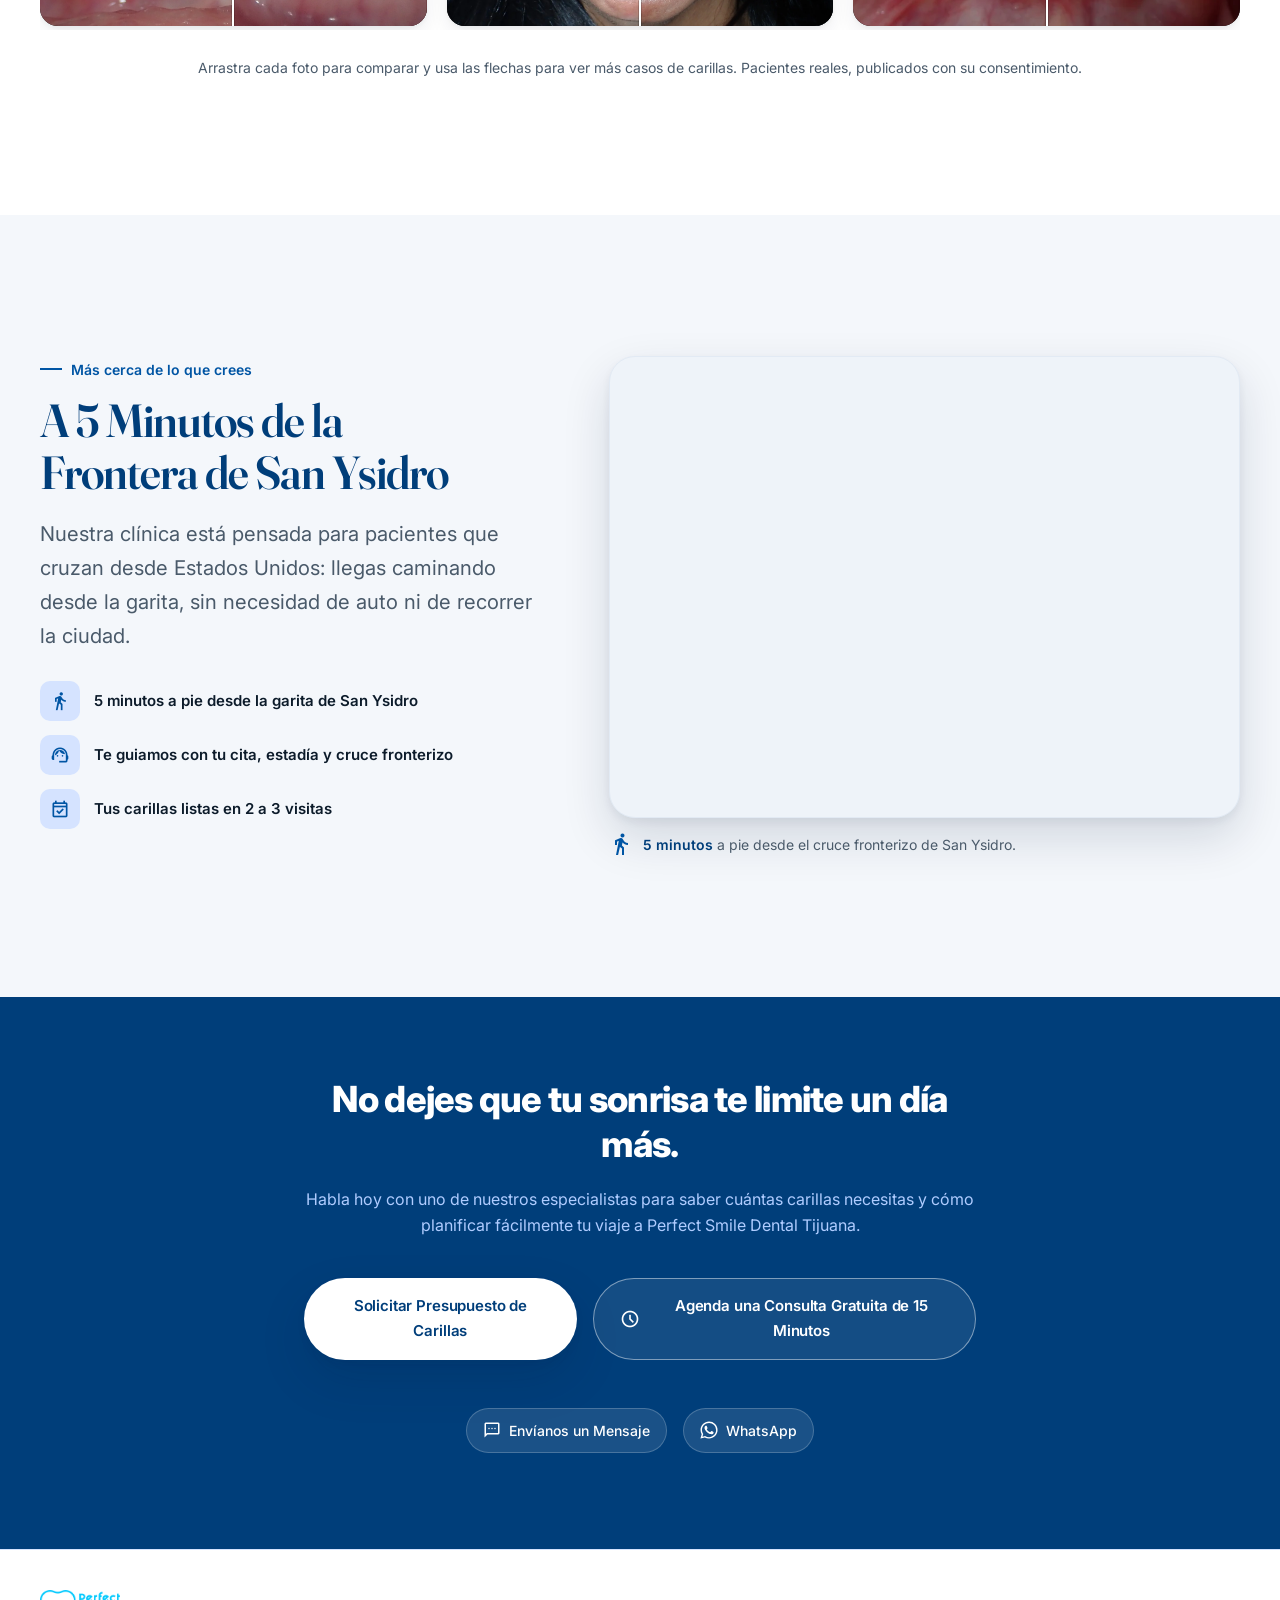
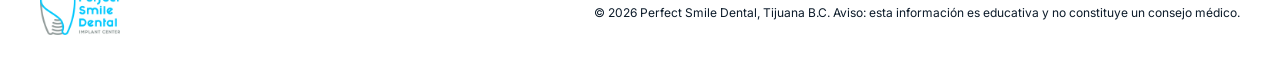
==== commit 0de3dffa: "carrusel" ====
--- a/es/index.html
+++ b/es/index.html
@@ -498,116 +498,76 @@
               Arrastra cada foto para comparar.
             </p>
           </div>
-          <div class="cases">
-            <figure class="ba" style="--pos: 50%">
-              <div class="ba__stage" data-empty="Foto pendiente">
-                <img
-                  class="ba__img"
-                  src=""
-                  alt="Paciente antes de sus carillas de cerámica"
-                  loading="lazy"
-                  decoding="async"
-                />
-                <img
-                  class="ba__img ba__img--after"
-                  src=""
-                  alt="El mismo paciente con sus carillas de cerámica"
-                  loading="lazy"
-                  decoding="async"
-                />
-                <span class="ba__line" aria-hidden="true"></span>
-                <span class="ba__knob" aria-hidden="true">
-                  <svg viewBox="0 0 24 24" width="17" height="17" fill="currentColor">
-                    <path d="M9.5 7 5 12l4.5 5V7Zm5 0v10l4.5-5-4.5-5Z"></path>
-                  </svg>
-                </span>
-                <span class="ba__tag ba__tag--before">Antes</span>
-                <span class="ba__tag ba__tag--after">Después</span>
-                <input
-                  class="ba__range"
-                  type="range"
-                  min="0"
-                  max="100"
-                  value="50"
-                  step="0.1"
-                  aria-label="Comparación antes y después — Caso 1"
-                />
-              </div>
-            </figure>
-            <figure class="ba" style="--pos: 50%">
-              <div class="ba__stage" data-empty="Foto pendiente">
-                <img
-                  class="ba__img"
-                  src=""
-                  alt="Paciente antes de sus carillas de cerámica"
-                  loading="lazy"
-                  decoding="async"
-                />
-                <img
-                  class="ba__img ba__img--after"
-                  src=""
-                  alt="El mismo paciente con sus carillas de cerámica"
-                  loading="lazy"
-                  decoding="async"
-                />
-                <span class="ba__line" aria-hidden="true"></span>
-                <span class="ba__knob" aria-hidden="true">
-                  <svg viewBox="0 0 24 24" width="17" height="17" fill="currentColor">
-                    <path d="M9.5 7 5 12l4.5 5V7Zm5 0v10l4.5-5-4.5-5Z"></path>
-                  </svg>
-                </span>
-                <span class="ba__tag ba__tag--before">Antes</span>
-                <span class="ba__tag ba__tag--after">Después</span>
-                <input
-                  class="ba__range"
-                  type="range"
-                  min="0"
-                  max="100"
-                  value="50"
-                  step="0.1"
-                  aria-label="Comparación antes y después — Caso 2"
-                />
-              </div>
-            </figure>
-            <figure class="ba" style="--pos: 50%">
-              <div class="ba__stage" data-empty="Foto pendiente">
-                <img
-                  class="ba__img"
-                  src=""
-                  alt="Paciente antes de sus carillas de cerámica"
-                  loading="lazy"
-                  decoding="async"
-                />
-                <img
-                  class="ba__img ba__img--after"
-                  src=""
-                  alt="El mismo paciente con sus carillas de cerámica"
-                  loading="lazy"
-                  decoding="async"
-                />
-                <span class="ba__line" aria-hidden="true"></span>
-                <span class="ba__knob" aria-hidden="true">
-                  <svg viewBox="0 0 24 24" width="17" height="17" fill="currentColor">
-                    <path d="M9.5 7 5 12l4.5 5V7Zm5 0v10l4.5-5-4.5-5Z"></path>
-                  </svg>
-                </span>
-                <span class="ba__tag ba__tag--before">Antes</span>
-                <span class="ba__tag ba__tag--after">Después</span>
-                <input
-                  class="ba__range"
-                  type="range"
-                  min="0"
-                  max="100"
-                  value="50"
-                  step="0.1"
-                  aria-label="Comparación antes y después — Caso 3"
-                />
-              </div>
-            </figure>
-          </div>
-          <p class="cases__hint">
-            Arrastra cada foto para comparar. Pacientes reales, publicados con su consentimiento.
-          </p>
+    <div class="ba-carousel" data-ba-carousel>
+  <div class="cases">
+    <figure class="ba" style="--pos: 50%">
+      <div class="ba__stage" data-empty="Foto pendiente">
+        <img class="ba__img" src="/assets/img/before1.webp" alt="Paciente antes de sus carillas de cerámica" loading="lazy" decoding="async" />
+        <img class="ba__img ba__img--after" src="/assets/img/after1.webp" alt="El mismo paciente con sus carillas de cerámica" loading="lazy" decoding="async" />
+        <span class="ba__line" aria-hidden="true"></span>
+        <span class="ba__knob" aria-hidden="true">
+          <svg viewBox="0 0 24 24" width="17" height="17" fill="currentColor"><path d="M9.5 7 5 12l4.5 5V7Zm5 0v10l4.5-5-4.5-5Z"></path></svg>
+        </span>
+        <span class="ba__tag ba__tag--before">Antes</span>
+        <span class="ba__tag ba__tag--after">Después</span>
+        <input class="ba__range" type="range" min="0" max="100" value="50" step="0.1" aria-label="Comparación antes y después — Caso 1" />
+      </div>
+    </figure>
+
+    <figure class="ba" style="--pos: 50%">
+      <div class="ba__stage" data-empty="Foto pendiente">
+        <img class="ba__img" src="/assets/img/before2.webp" alt="Paciente antes de sus carillas de cerámica" loading="lazy" decoding="async" />
+        <img class="ba__img ba__img--after" src="/assets/img/after2.webp" alt="El mismo paciente con sus carillas de cerámica" loading="lazy" decoding="async" />
+        <span class="ba__line" aria-hidden="true"></span>
+        <span class="ba__knob" aria-hidden="true">
+          <svg viewBox="0 0 24 24" width="17" height="17" fill="currentColor"><path d="M9.5 7 5 12l4.5 5V7Zm5 0v10l4.5-5-4.5-5Z"></path></svg>
+        </span>
+        <span class="ba__tag ba__tag--before">Antes</span>
+        <span class="ba__tag ba__tag--after">Después</span>
+        <input class="ba__range" type="range" min="0" max="100" value="50" step="0.1" aria-label="Comparación antes y después — Caso 2" />
+      </div>
+    </figure>
+
+    <figure class="ba" style="--pos: 50%">
+      <div class="ba__stage" data-empty="Foto pendiente">
+        <img class="ba__img" src="/assets/img/before3.webp" alt="Paciente antes de sus carillas de cerámica" loading="lazy" decoding="async" />
+        <img class="ba__img ba__img--after" src="/assets/img/after3.webp" alt="El mismo paciente con sus carillas de cerámica" loading="lazy" decoding="async" />
+        <span class="ba__line" aria-hidden="true"></span>
+        <span class="ba__knob" aria-hidden="true">
+          <svg viewBox="0 0 24 24" width="17" height="17" fill="currentColor"><path d="M9.5 7 5 12l4.5 5V7Zm5 0v10l4.5-5-4.5-5Z"></path></svg>
+        </span>
+        <span class="ba__tag ba__tag--before">Antes</span>
+        <span class="ba__tag ba__tag--after">Después</span>
+        <input class="ba__range" type="range" min="0" max="100" value="50" step="0.1" aria-label="Comparación antes y después — Caso 3" />
+      </div>
+    </figure>
+
+    <figure class="ba" style="--pos: 50%">
+      <div class="ba__stage" data-empty="Foto pendiente">
+        <img class="ba__img" src="/assets/img/before4.webp" alt="Paciente antes de sus carillas de cerámica" loading="lazy" decoding="async" />
+        <img class="ba__img ba__img--after" src="/assets/img/after4.webp" alt="El mismo paciente con sus carillas de cerámica" loading="lazy" decoding="async" />
+        <span class="ba__line" aria-hidden="true"></span>
+        <span class="ba__knob" aria-hidden="true">
+          <svg viewBox="0 0 24 24" width="17" height="17" fill="currentColor"><path d="M9.5 7 5 12l4.5 5V7Zm5 0v10l4.5-5-4.5-5Z"></path></svg>
+        </span>
+        <span class="ba__tag ba__tag--before">Antes</span>
+        <span class="ba__tag ba__tag--after">Después</span>
+        <input class="ba__range" type="range" min="0" max="100" value="50" step="0.1" aria-label="Comparación antes y después — Caso 4" />
+      </div>
+    </figure>
+  </div>
+
+  <div class="ba-nav" role="group" aria-label="Ver casos">
+    <button type="button" class="ba-nav__btn" data-ba-prev aria-label="Caso anterior">
+      <svg viewBox="0 0 24 24" width="22" height="22" fill="none" stroke="currentColor" stroke-width="2" stroke-linecap="round" stroke-linejoin="round" aria-hidden="true"><path d="M15 18l-6-6 6-6"/></svg>
+    </button>
+    <button type="button" class="ba-nav__btn" data-ba-next aria-label="Caso siguiente">
+      <svg viewBox="0 0 24 24" width="22" height="22" fill="none" stroke="currentColor" stroke-width="2" stroke-linecap="round" stroke-linejoin="round" aria-hidden="true"><path d="M9 6l6 6-6 6"/></svg>
+    </button>
+  </div>
+</div>
+
+<p class="cases__hint">Arrastra cada foto para comparar y usa las flechas para ver más casos de carillas. Pacientes reales, publicados con su consentimiento.</p>
         </div>
       </section>
       <section id="ubicacion" class="section">
--- a/styles.css
+++ b/styles.css
@@ -1758,4 +1758,69 @@
   .bars--compare .bar__save {
     transition: none;
   }
+}
+
+/* ============================================================ */
+/* ANTES Y DESPUÉS EN CARRUSEL                                   */
+/* 3 visibles en escritorio, 2 en tablet, 1 (con asomo) en móvil */
+/* ============================================================ */
+
+.ba-carousel { display: grid; gap: 18px; }
+
+/* La pista: scroll horizontal con imán en cada caso */
+.ba-carousel .cases {
+  --per-view: 1.12;
+  --gap: 16px;
+  display: flex;
+  flex-wrap: nowrap;
+  justify-content: flex-start;
+  gap: var(--gap);
+  overflow-x: auto;
+  overscroll-behavior-x: contain;
+  scroll-snap-type: x mandatory;
+  scroll-behavior: smooth;
+  scrollbar-width: none;
+  padding-bottom: 4px; /* que no se corte la sombra */
+}
+.ba-carousel .cases::-webkit-scrollbar { display: none; }
+
+@media (min-width: 640px)  { .ba-carousel .cases { --per-view: 2; } }
+@media (min-width: 1024px) { .ba-carousel .cases { --per-view: 3; --gap: 20px; } }
+
+.ba-carousel .ba {
+  flex: 0 0 calc((100% - (var(--per-view) - 1) * var(--gap)) / var(--per-view));
+  scroll-snap-align: start;
+}
+
+/* Flechas: debajo de las imágenes en móvil, centradas */
+.ba-nav { display: flex; justify-content: center; gap: 10px; }
+
+/* Escritorio y tablet: arriba a la derecha del carrusel */
+@media (min-width: 768px) {
+  .ba-nav { order: -1; justify-content: flex-end; }
+}
+
+.ba-nav__btn {
+  width: 46px;
+  height: 46px;
+  border-radius: 50%;
+  border: 1px solid var(--psd-blue-200);
+  background: var(--psd-surface);
+  color: var(--psd-primary);
+  display: grid;
+  place-items: center;
+  cursor: pointer;
+  box-shadow: var(--shadow-sm);
+  transition: background-color .18s ease, color .18s ease, opacity .18s ease, transform .12s ease;
+}
+.ba-nav__btn:hover:not(:disabled) { background: var(--psd-accent); border-color: var(--psd-accent); color: #fff; }
+.ba-nav__btn:active:not(:disabled) { transform: scale(.95); }
+.ba-nav__btn:disabled { opacity: .35; cursor: default; box-shadow: none; }
+.ba-nav__btn svg { display: block; }
+
+/* Si caben todos los casos, las flechas sobran */
+.ba-carousel.is-static .ba-nav { display: none; }
+
+@media (prefers-reduced-motion: reduce) {
+  .ba-carousel .cases { scroll-behavior: auto; }
 }
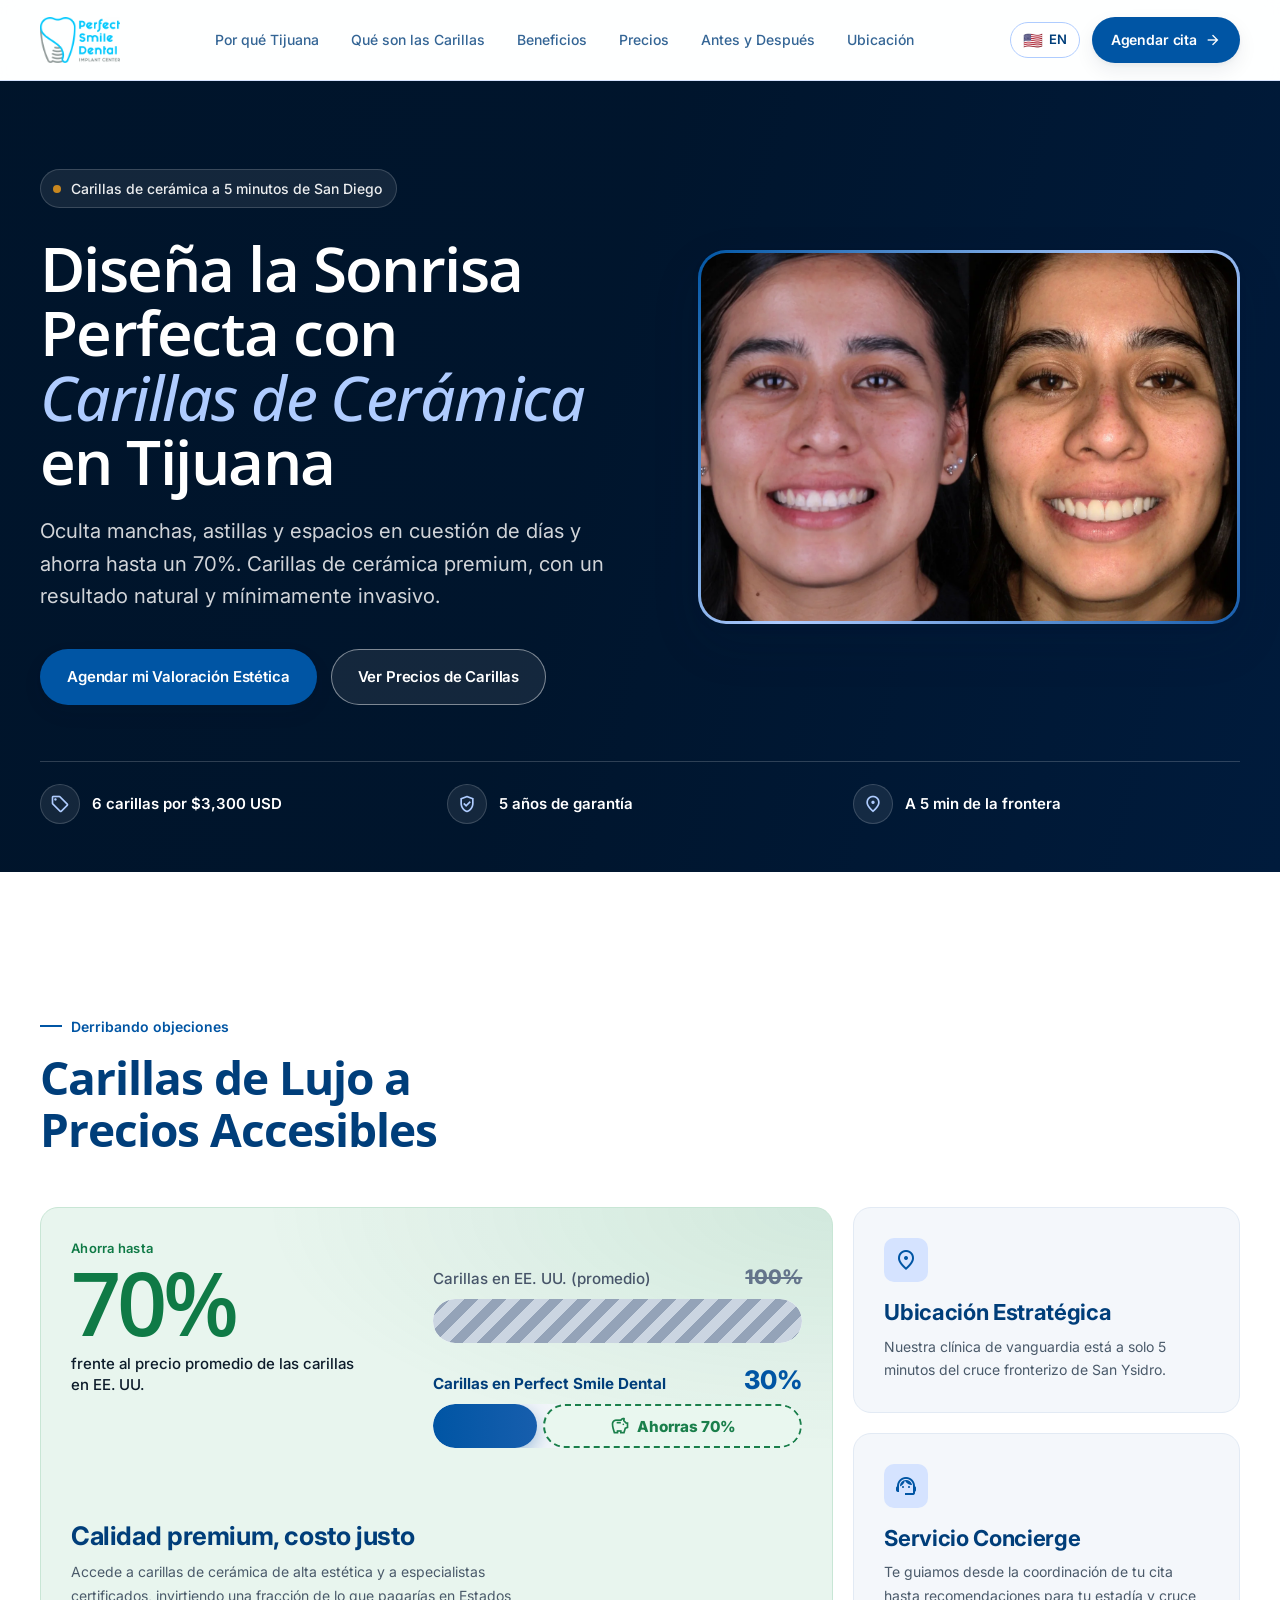
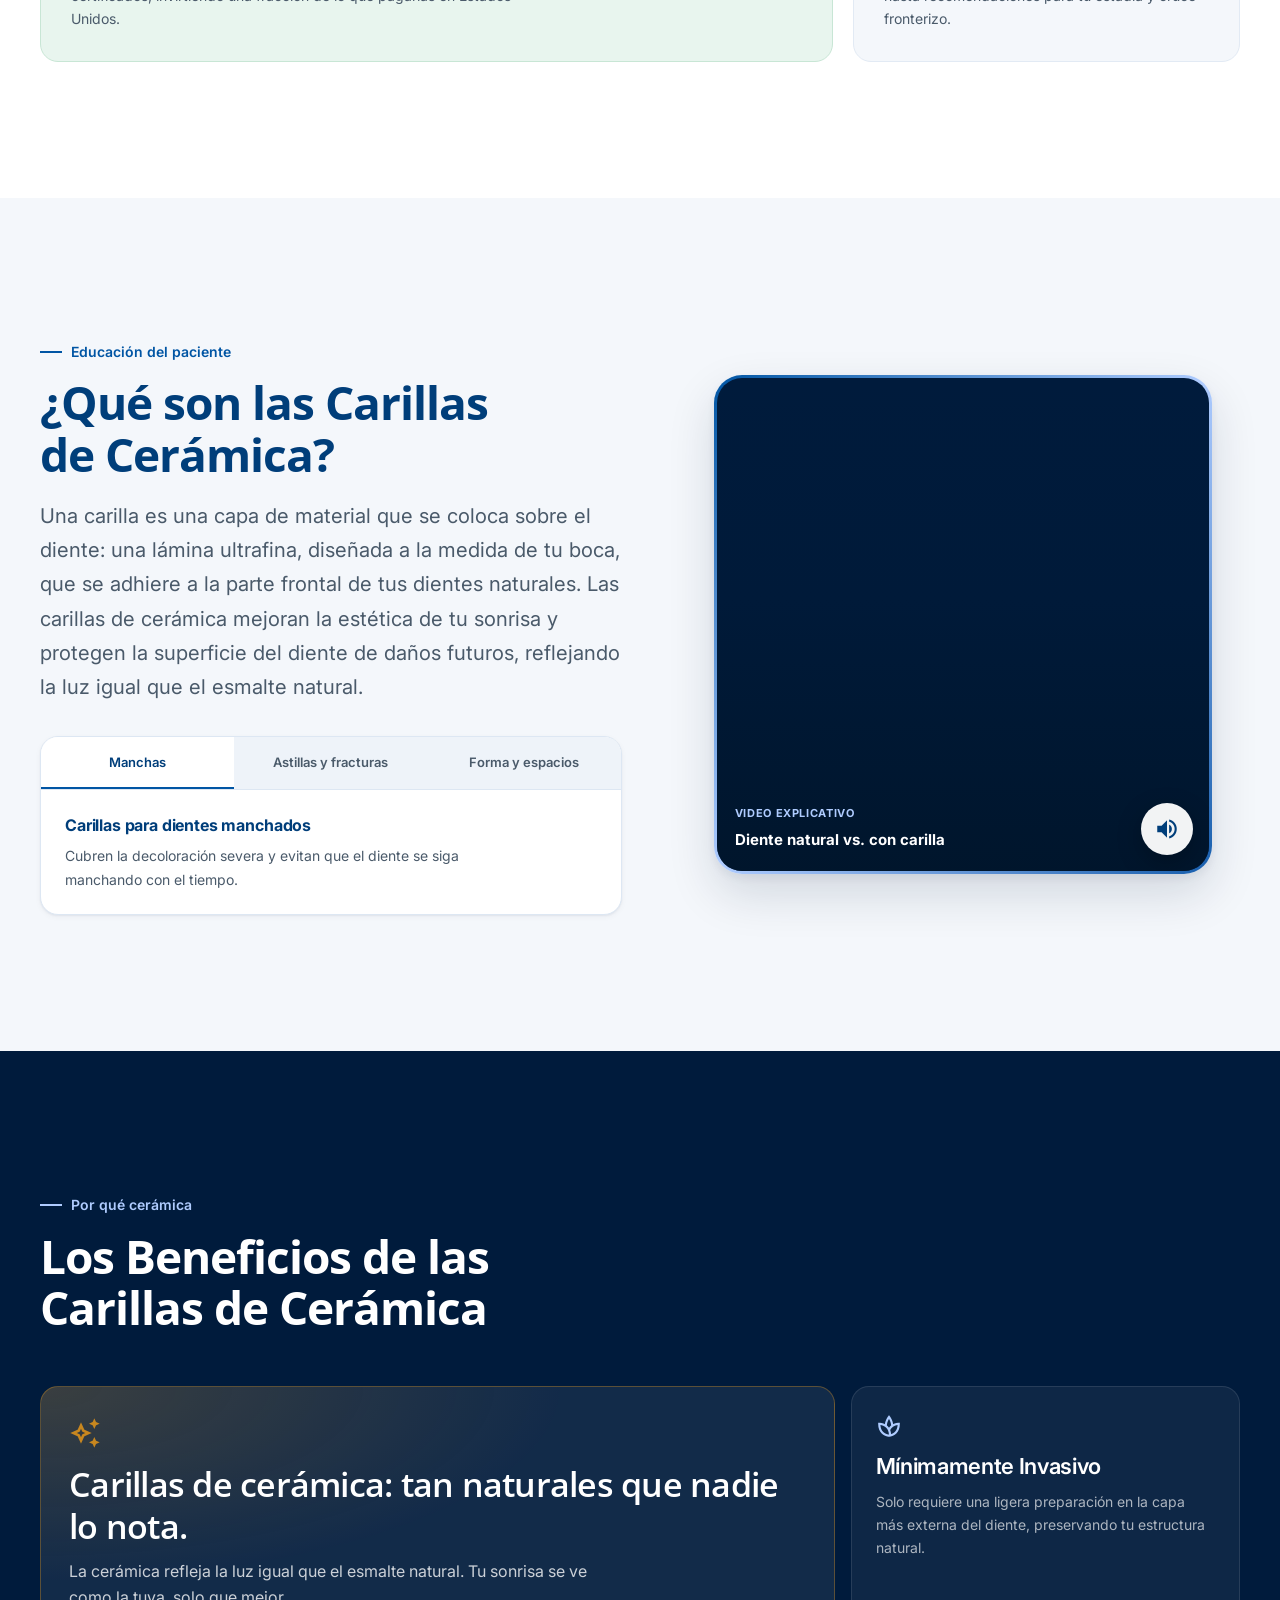
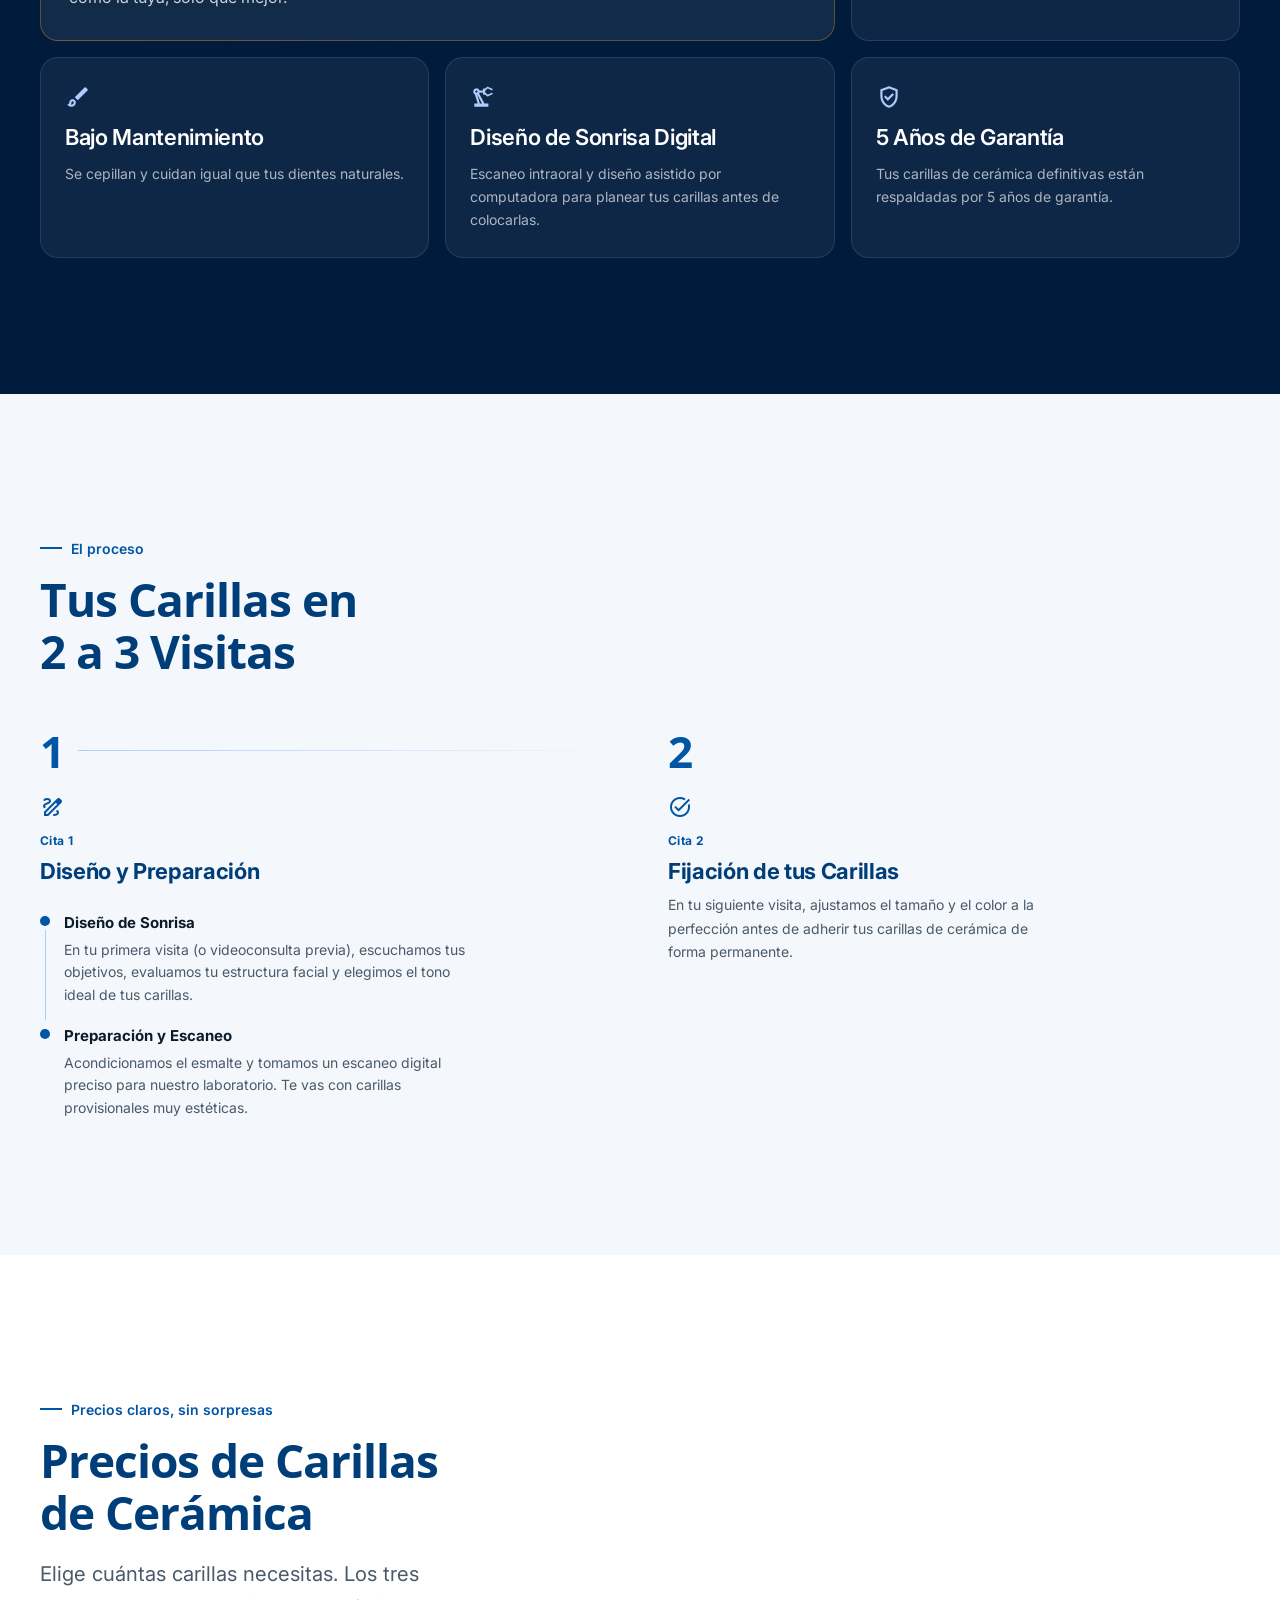
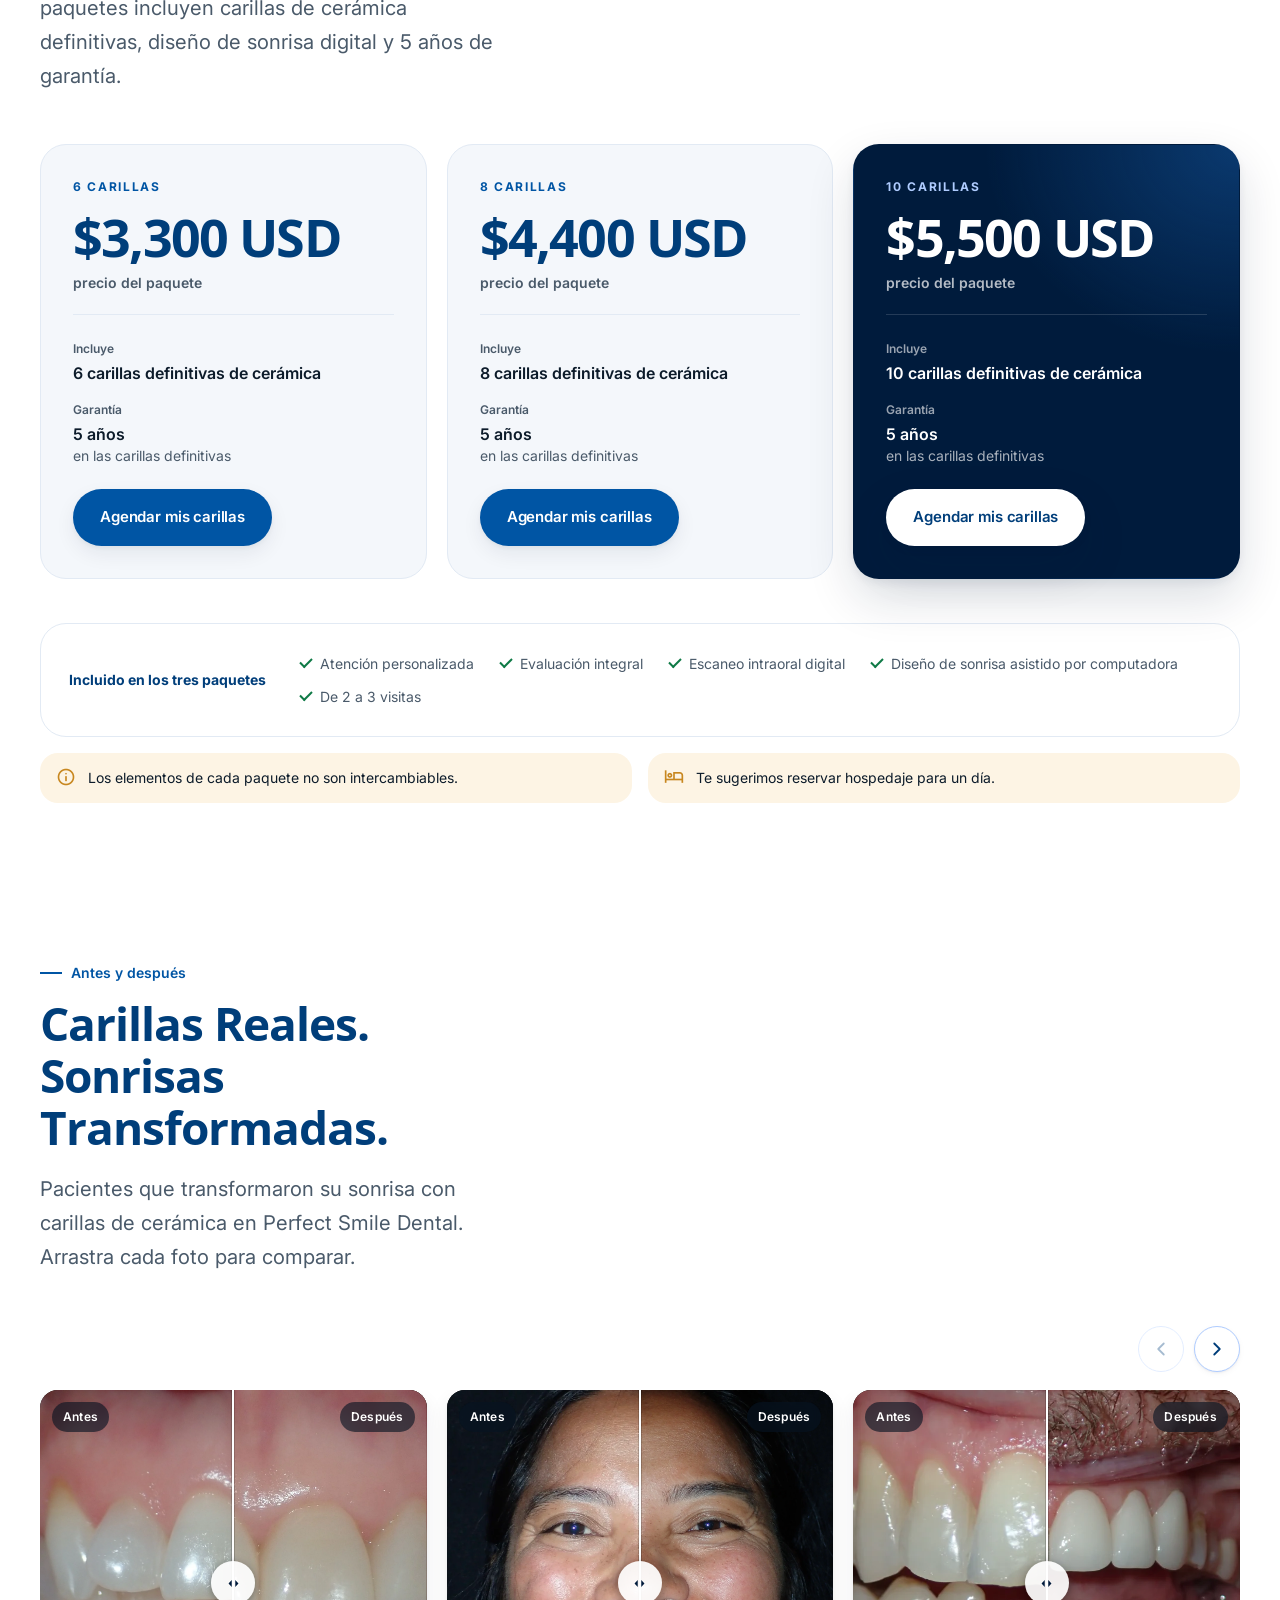
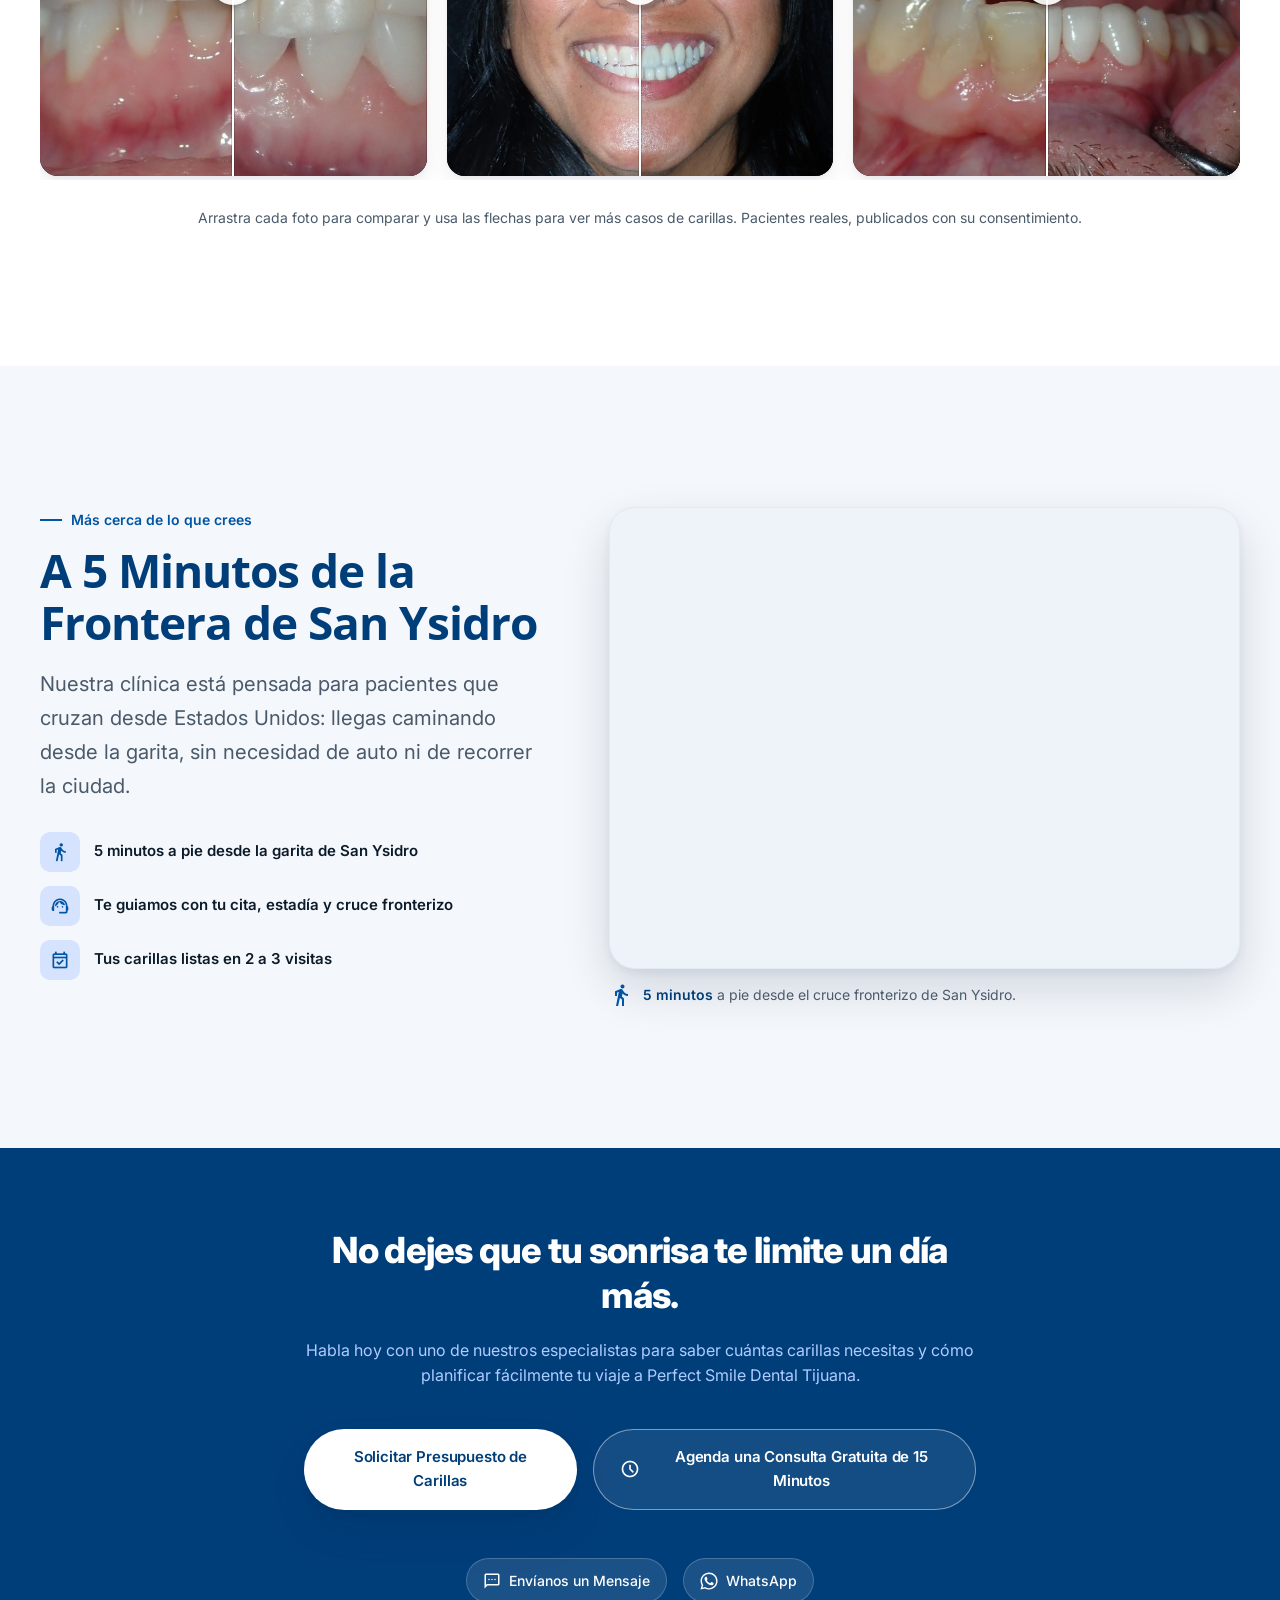
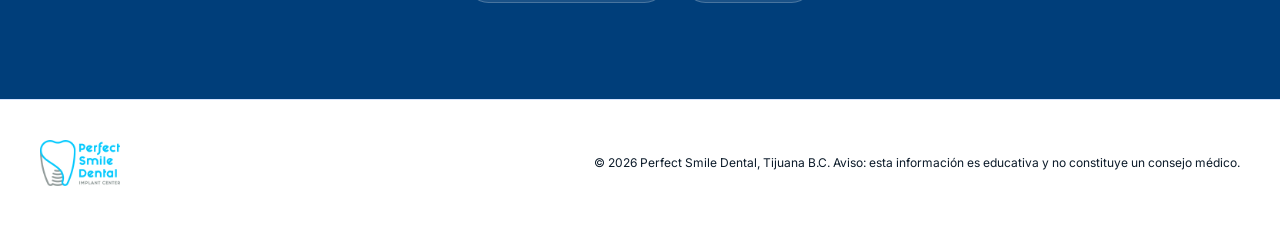
==== commit 14e992ca: "font" ====
--- a/es/index.html
+++ b/es/index.html
@@ -41,6 +41,11 @@
     <link
       href="https://fonts.googleapis.com/css2?family=Material+Symbols+Outlined:wght,FILL@100..700,0..1&display=swap"
       rel="stylesheet"
+    />
+
+    <link href="https://fonts.googleapis.com/css2?family=Open+Sans:ital,wght@0,300..800;1,300..800&display=swap" 
+    rel="stylesheet">
+    <link rel="stylesheet" href="/styles.css" 
     />
     <link rel="stylesheet" href="/styles.css" />
   </head>
--- a/styles.css
+++ b/styles.css
@@ -75,10 +75,8 @@
 img { max-width: 100%; display: block; }
 a { color: inherit; }
 
-/* Fraunces para titulares: autoridad editorial, no "startup tech".
-   Optical sizing alto y wonk/soft en 0 lo mantiene serio, no decorativo. */
 .display {
-    font-family: 'Fraunces', Georgia, serif;
+    font-family: "Open Sans", sans-serif;
     font-variation-settings: 'SOFT' 0, 'WONK' 0, 'opsz' 120;
     font-weight: 600;
     letter-spacing: -0.025em;
@@ -222,10 +220,10 @@
 .section-eyebrow--light { color: var(--psd-blue-200); }
 
 .section-heading {
-    font-family: 'Fraunces', Georgia, serif;
+ font-family: "Open Sans", sans-serif;
     font-variation-settings: 'SOFT' 0, 'WONK' 0, 'opsz' 90;
     font-size: var(--t-h2);
-    font-weight: 600;
+    font-weight: 700;
     color: var(--psd-primary);
     letter-spacing: -0.022em;
     line-height: 1.12;
@@ -234,7 +232,7 @@
 }
 .section-heading--light { color: #fff; }
 
-.section-intro { max-width: 34ch; margin-bottom: clamp(2.5rem, 4vw, 3.5rem); }
+.section-intro { max-width: 46ch!important; margin-bottom: clamp(2.5rem, 4vw, 3.5rem); }
 .section-intro--wide { max-width: 52ch; }
 
 .section-text {
@@ -598,9 +596,9 @@
   margin-bottom: 4px;
 }
 .stat__figure {
-  font-family: 'Fraunces', Georgia, serif;
+  font-family: "Open Sans", sans-serif;
   font-variation-settings: 'SOFT' 0, 'WONK' 0, 'opsz' 144;
-  font-size: clamp(4rem, 2.6rem + 5vw, 6.5rem);
+  font-size: clamp(4rem, 2.6rem + 5vw, 5.5rem);
   font-weight: 600;
   line-height: .9;
   letter-spacing: -0.045em;
@@ -787,7 +785,7 @@
 
 .cell--featured .cell__icon { color: var(--psd-day); font-size: 32px; }
 .cell--featured .cell__title {
-  font-family: 'Fraunces', Georgia, serif;
+ font-family: "Open Sans", sans-serif;
   font-variation-settings: 'SOFT' 0, 'WONK' 0, 'opsz' 70;
   font-size: clamp(1.5rem, 1.1rem + 1.4vw, 2.125rem);
   letter-spacing: -0.022em;
@@ -826,10 +824,10 @@
   margin-bottom: 22px;
 }
 .step__num {
-  font-family: 'Fraunces', Georgia, serif;
+ font-family: "Open Sans", sans-serif;
   font-variation-settings: 'SOFT' 0, 'WONK' 0, 'opsz' 100;
   font-size: 2.75rem;
-  font-weight: 600;
+  font-weight: 700;
   line-height: 1;
   color: var(--psd-accent);
   letter-spacing: -0.03em;
@@ -909,10 +907,10 @@
   margin: 0;
   display: flex;
   flex-direction: column;
-  font-family: 'Fraunces', Georgia, serif;
+ font-family: "Open Sans", sans-serif;
   font-variation-settings: 'SOFT' 0, 'WONK' 0, 'opsz' 144;
   font-size: clamp(2.4rem, 1.8rem + 2vw, 3.25rem);
-  font-weight: 600;
+  font-weight: 700;
   letter-spacing: -0.035em;
   line-height: 1;
   color: var(--psd-primary);
--- a/styles.css
+++ b/styles.css
@@ -75,10 +75,8 @@
 img { max-width: 100%; display: block; }
 a { color: inherit; }
 
-/* Fraunces para titulares: autoridad editorial, no "startup tech".
-   Optical sizing alto y wonk/soft en 0 lo mantiene serio, no decorativo. */
 .display {
-    font-family: 'Fraunces', Georgia, serif;
+    font-family: "Open Sans", sans-serif;
     font-variation-settings: 'SOFT' 0, 'WONK' 0, 'opsz' 120;
     font-weight: 600;
     letter-spacing: -0.025em;
@@ -222,10 +220,10 @@
 .section-eyebrow--light { color: var(--psd-blue-200); }
 
 .section-heading {
-    font-family: 'Fraunces', Georgia, serif;
+ font-family: "Open Sans", sans-serif;
     font-variation-settings: 'SOFT' 0, 'WONK' 0, 'opsz' 90;
     font-size: var(--t-h2);
-    font-weight: 600;
+    font-weight: 700;
     color: var(--psd-primary);
     letter-spacing: -0.022em;
     line-height: 1.12;
@@ -234,7 +232,7 @@
 }
 .section-heading--light { color: #fff; }
 
-.section-intro { max-width: 34ch; margin-bottom: clamp(2.5rem, 4vw, 3.5rem); }
+.section-intro { max-width: 46ch!important; margin-bottom: clamp(2.5rem, 4vw, 3.5rem); }
 .section-intro--wide { max-width: 52ch; }
 
 .section-text {
@@ -598,9 +596,9 @@
   margin-bottom: 4px;
 }
 .stat__figure {
-  font-family: 'Fraunces', Georgia, serif;
+  font-family: "Open Sans", sans-serif;
   font-variation-settings: 'SOFT' 0, 'WONK' 0, 'opsz' 144;
-  font-size: clamp(4rem, 2.6rem + 5vw, 6.5rem);
+  font-size: clamp(4rem, 2.6rem + 5vw, 5.5rem);
   font-weight: 600;
   line-height: .9;
   letter-spacing: -0.045em;
@@ -787,7 +785,7 @@
 
 .cell--featured .cell__icon { color: var(--psd-day); font-size: 32px; }
 .cell--featured .cell__title {
-  font-family: 'Fraunces', Georgia, serif;
+ font-family: "Open Sans", sans-serif;
   font-variation-settings: 'SOFT' 0, 'WONK' 0, 'opsz' 70;
   font-size: clamp(1.5rem, 1.1rem + 1.4vw, 2.125rem);
   letter-spacing: -0.022em;
@@ -826,10 +824,10 @@
   margin-bottom: 22px;
 }
 .step__num {
-  font-family: 'Fraunces', Georgia, serif;
+ font-family: "Open Sans", sans-serif;
   font-variation-settings: 'SOFT' 0, 'WONK' 0, 'opsz' 100;
   font-size: 2.75rem;
-  font-weight: 600;
+  font-weight: 700;
   line-height: 1;
   color: var(--psd-accent);
   letter-spacing: -0.03em;
@@ -909,10 +907,10 @@
   margin: 0;
   display: flex;
   flex-direction: column;
-  font-family: 'Fraunces', Georgia, serif;
+ font-family: "Open Sans", sans-serif;
   font-variation-settings: 'SOFT' 0, 'WONK' 0, 'opsz' 144;
   font-size: clamp(2.4rem, 1.8rem + 2vw, 3.25rem);
-  font-weight: 600;
+  font-weight: 700;
   letter-spacing: -0.035em;
   line-height: 1;
   color: var(--psd-primary);
